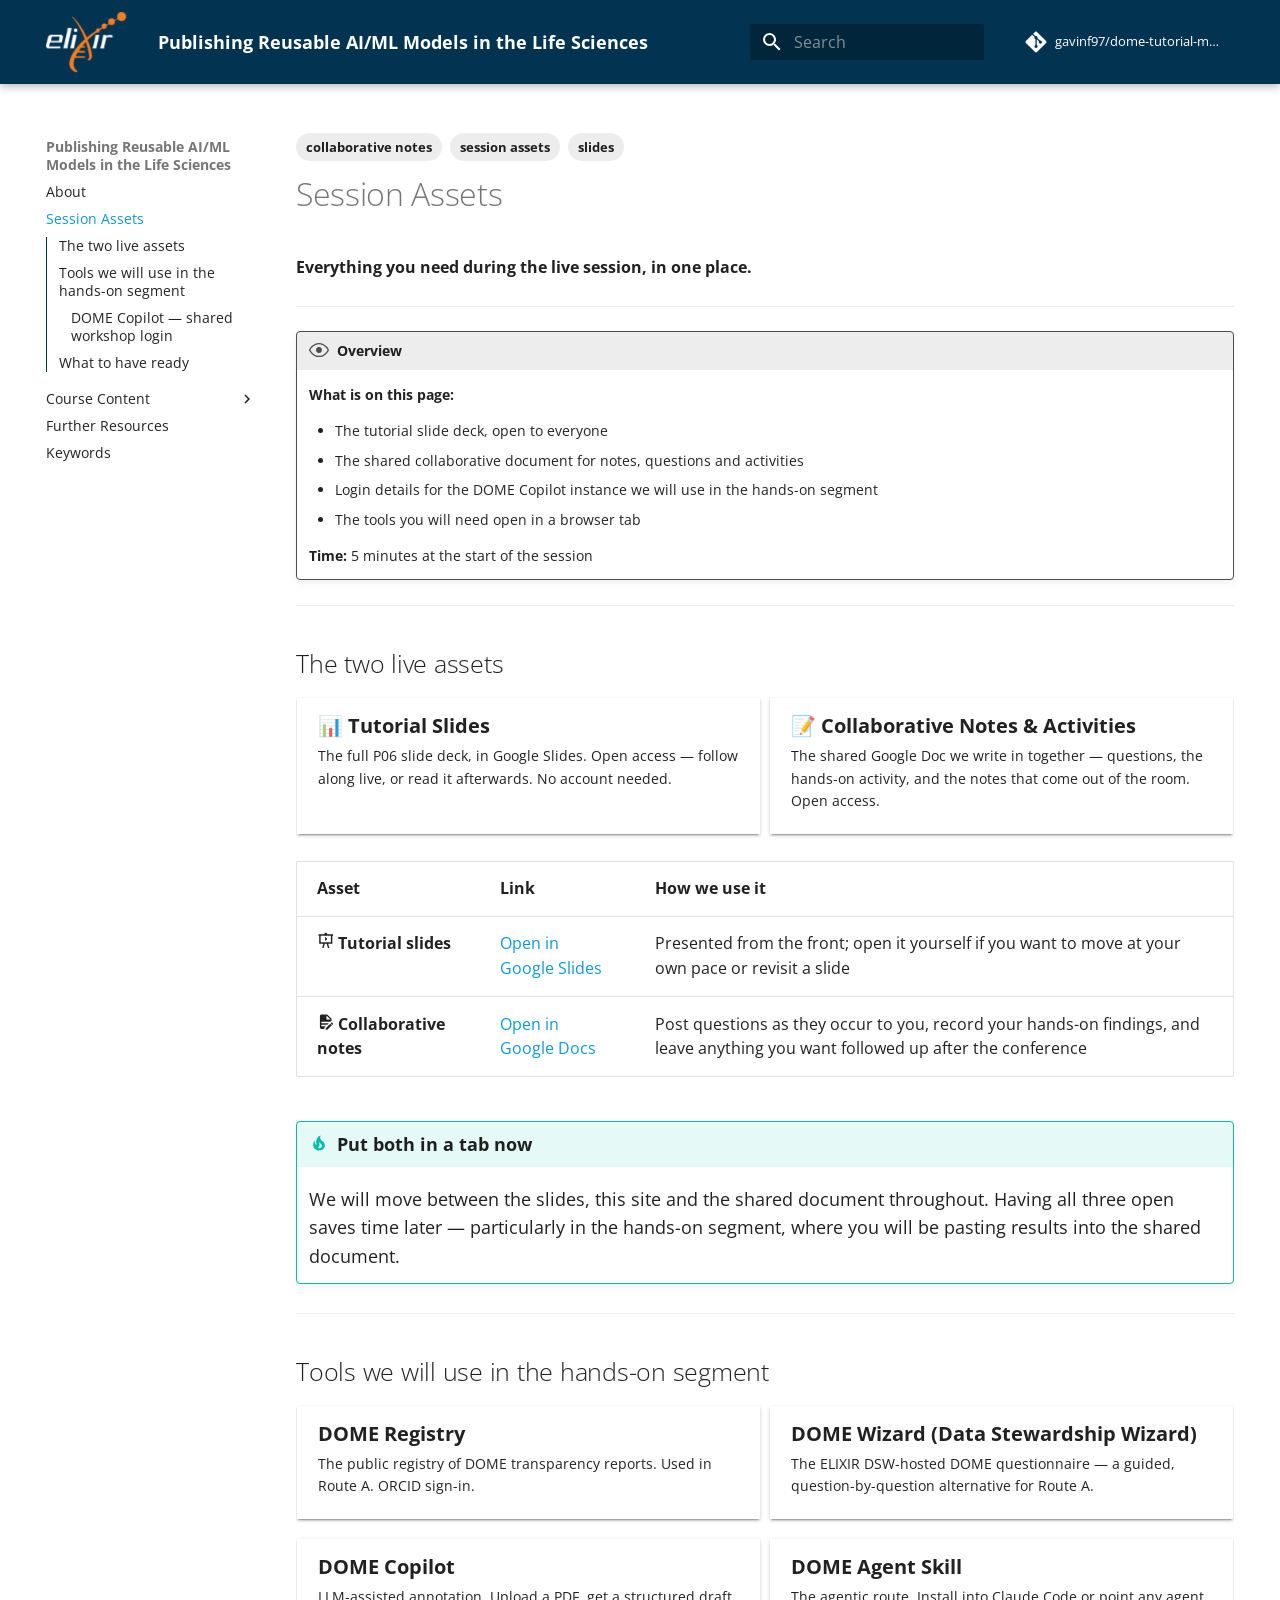
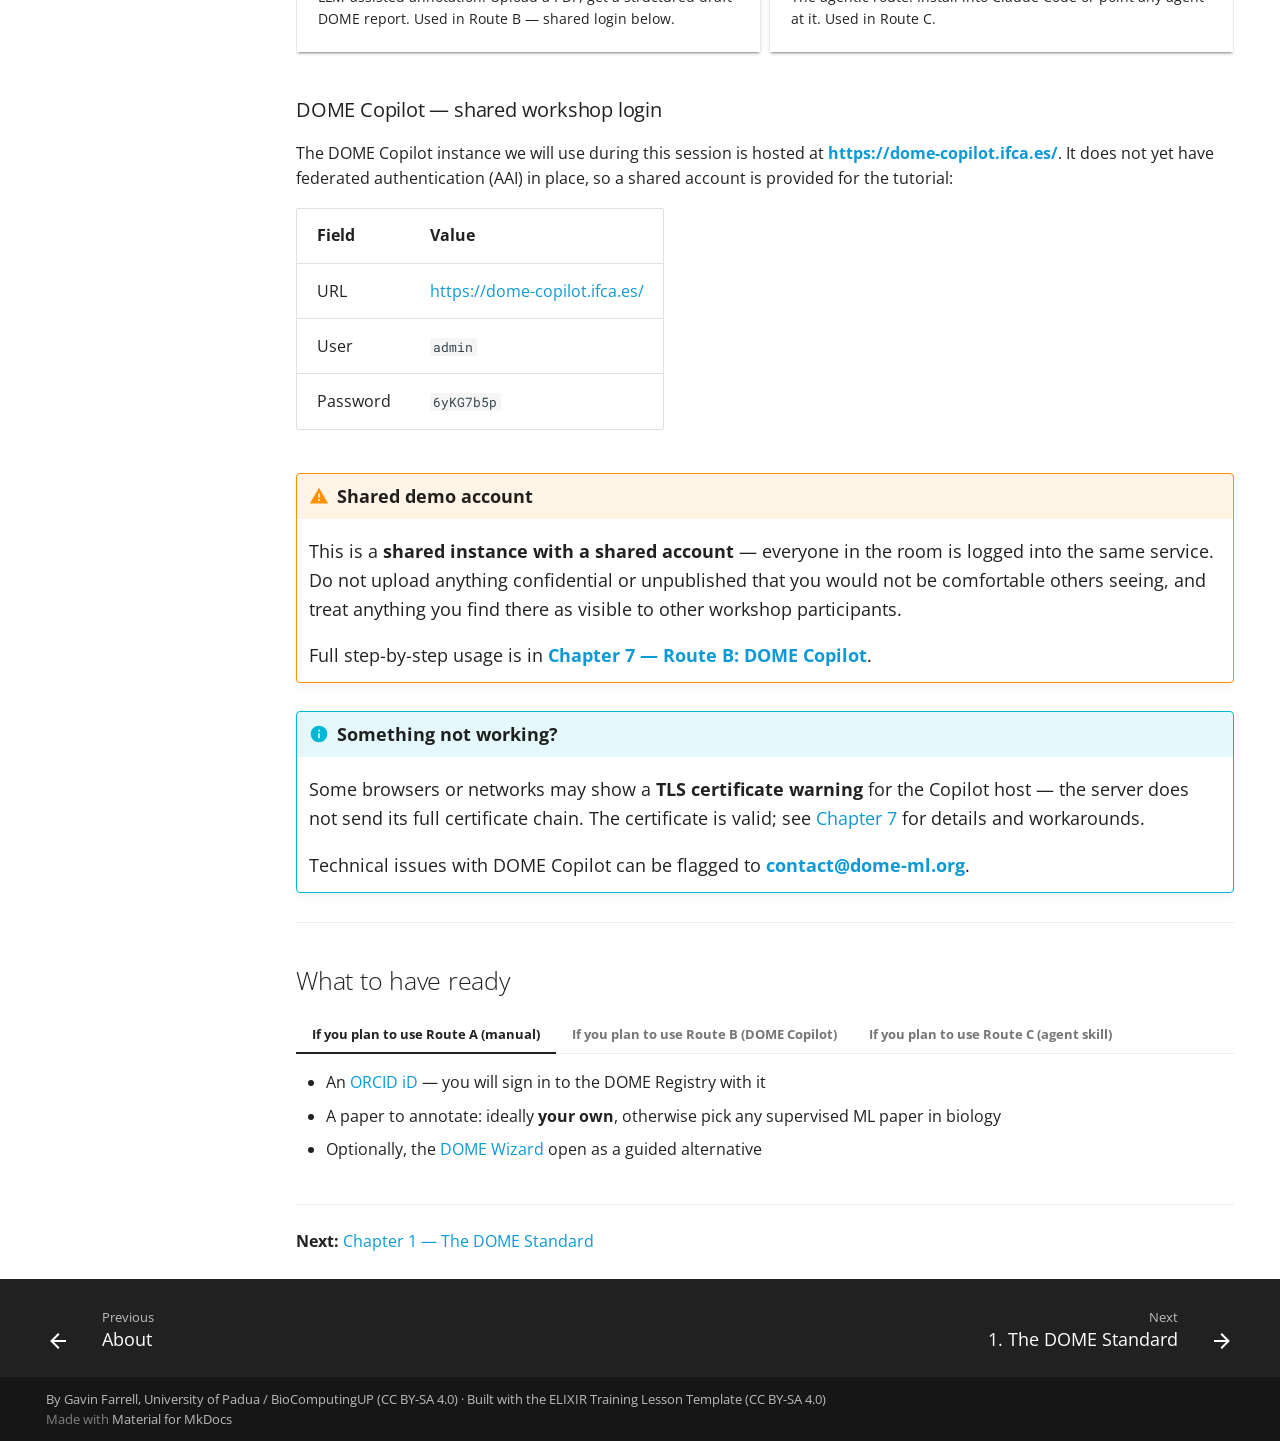
==== assets/index.html @ ded04127 "Deployed 1fc24c7 with MkDocs version: 1.6.1" ====
<!doctype html>
<html lang="en" class="no-js">
  <head>
    
      <meta charset="utf-8">
      <meta name="viewport" content="width=device-width,initial-scale=1">
      
        <meta name="description" content="MAQC2026 technical tutorial P06 — using the DOME and OSAI frameworks to report, publish and reuse AI/ML methods transparently in the life sciences.
">
      
      
      
        <link rel="canonical" href="https://gavinf97.github.io/dome-tutorial-maqc-2026/assets/">
      
      
        <link rel="prev" href="..">
      
      
        <link rel="next" href="../chapters/chapter_01_dome/">
      
      
        
      
      
      <link rel="icon" href="images/elixir_favicon.ico">
      <meta name="generator" content="mkdocs-1.6.1, mkdocs-material-9.7.7">
    
    
      
        <title>Session Assets - Publishing Reusable AI/ML Models in the Life Sciences</title>
      
    
    
      <link rel="stylesheet" href="stylesheets/main.ec1eaa64.min.css">
      
      


    
    
      
    
    
      
        
        
        <link rel="preconnect" href="https://fonts.gstatic.com" crossorigin>
        <link rel="stylesheet" href="https://fonts.googleapis.com/css?family=Open+Sans:300,300i,400,400i,700,700i%7CRoboto+Mono:400,400i,700,700i&display=fallback">
        <style>:root{--md-text-font:"Open Sans";--md-code-font:"Roboto Mono"}</style>
      
    
    
      <link rel="stylesheet" href="../stylesheets/extra.css">
    
      <link rel="stylesheet" href="../stylesheets/neoteroi-mkdocs.css">
    
    <script>__md_scope=new URL("..",location),__md_hash=e=>[...e].reduce(((e,_)=>(e<<5)-e+_.charCodeAt(0)),0),__md_get=(e,_=localStorage,t=__md_scope)=>JSON.parse(_.getItem(t.pathname+"."+e)),__md_set=(e,_,t=localStorage,a=__md_scope)=>{try{t.setItem(a.pathname+"."+e,JSON.stringify(_))}catch(e){}}</script>
    
      

    
    
  </head>
  
  
    <body dir="ltr">
  
    
    <input class="md-toggle" data-md-toggle="drawer" type="checkbox" id="__drawer" autocomplete="off">
    <input class="md-toggle" data-md-toggle="search" type="checkbox" id="__search" autocomplete="off">
    <label class="md-overlay" for="__drawer"></label>
    <div data-md-component="skip">
      
        
        <a href="#session-assets" class="md-skip">
          Skip to content
        </a>
      
    </div>
    <div data-md-component="announce">
      
    </div>
    
    
      

  

<header class="md-header md-header--shadow" data-md-component="header">
  <nav class="md-header__inner md-grid" aria-label="Header">
    <a href=".." title="Publishing Reusable AI/ML Models in the Life Sciences" class="md-header__button md-logo" aria-label="Publishing Reusable AI/ML Models in the Life Sciences" data-md-component="logo">
      
  <img src="images/white-orange-logo.png" alt="logo">

    </a>
    <label class="md-header__button md-icon" for="__drawer">
      
      <svg xmlns="http://www.w3.org/2000/svg" viewBox="0 0 24 24"><path d="M3 6h18v2H3zm0 5h18v2H3zm0 5h18v2H3z"/></svg>
    </label>
    <div class="md-header__title" data-md-component="header-title">
      <div class="md-header__ellipsis">
        <div class="md-header__topic">
          <span class="md-ellipsis">
            Publishing Reusable AI/ML Models in the Life Sciences
          </span>
        </div>
        <div class="md-header__topic" data-md-component="header-topic">
          <span class="md-ellipsis">
            
              Session Assets
            
          </span>
        </div>
      </div>
    </div>
    
    
      <script>var palette=__md_get("__palette");if(palette&&palette.color){if("(prefers-color-scheme)"===palette.color.media){var media=matchMedia("(prefers-color-scheme: light)"),input=document.querySelector(media.matches?"[data-md-color-media='(prefers-color-scheme: light)']":"[data-md-color-media='(prefers-color-scheme: dark)']");palette.color.media=input.getAttribute("data-md-color-media"),palette.color.scheme=input.getAttribute("data-md-color-scheme"),palette.color.primary=input.getAttribute("data-md-color-primary"),palette.color.accent=input.getAttribute("data-md-color-accent")}for(var[key,value]of Object.entries(palette.color))document.body.setAttribute("data-md-color-"+key,value)}</script>
    
    
    
      
      
        <label class="md-header__button md-icon" for="__search">
          
          <svg xmlns="http://www.w3.org/2000/svg" viewBox="0 0 24 24"><path d="M9.5 3A6.5 6.5 0 0 1 16 9.5c0 1.61-.59 3.09-1.56 4.23l.27.27h.79l5 5-1.5 1.5-5-5v-.79l-.27-.27A6.52 6.52 0 0 1 9.5 16 6.5 6.5 0 0 1 3 9.5 6.5 6.5 0 0 1 9.5 3m0 2C7 5 5 7 5 9.5S7 14 9.5 14 14 12 14 9.5 12 5 9.5 5"/></svg>
        </label>
        <div class="md-search" data-md-component="search" role="dialog">
  <label class="md-search__overlay" for="__search"></label>
  <div class="md-search__inner" role="search">
    <form class="md-search__form" name="search">
      <input type="text" class="md-search__input" name="query" aria-label="Search" placeholder="Search" autocapitalize="off" autocorrect="off" autocomplete="off" spellcheck="false" data-md-component="search-query" required>
      <label class="md-search__icon md-icon" for="__search">
        
        <svg xmlns="http://www.w3.org/2000/svg" viewBox="0 0 24 24"><path d="M9.5 3A6.5 6.5 0 0 1 16 9.5c0 1.61-.59 3.09-1.56 4.23l.27.27h.79l5 5-1.5 1.5-5-5v-.79l-.27-.27A6.52 6.52 0 0 1 9.5 16 6.5 6.5 0 0 1 3 9.5 6.5 6.5 0 0 1 9.5 3m0 2C7 5 5 7 5 9.5S7 14 9.5 14 14 12 14 9.5 12 5 9.5 5"/></svg>
        
        <svg xmlns="http://www.w3.org/2000/svg" viewBox="0 0 24 24"><path d="M20 11v2H8l5.5 5.5-1.42 1.42L4.16 12l7.92-7.92L13.5 5.5 8 11z"/></svg>
      </label>
      <nav class="md-search__options" aria-label="Search">
        
        <button type="reset" class="md-search__icon md-icon" title="Clear" aria-label="Clear" tabindex="-1">
          
          <svg xmlns="http://www.w3.org/2000/svg" viewBox="0 0 24 24"><path d="M19 6.41 17.59 5 12 10.59 6.41 5 5 6.41 10.59 12 5 17.59 6.41 19 12 13.41 17.59 19 19 17.59 13.41 12z"/></svg>
        </button>
      </nav>
      
    </form>
    <div class="md-search__output">
      <div class="md-search__scrollwrap" tabindex="0" data-md-scrollfix>
        <div class="md-search-result" data-md-component="search-result">
          <div class="md-search-result__meta">
            Initializing search
          </div>
          <ol class="md-search-result__list" role="presentation"></ol>
        </div>
      </div>
    </div>
  </div>
</div>
      
    
    
      <div class="md-header__source">
        <a href="https://github.com/gavinf97/dome-tutorial-maqc-2026" title="Go to repository" class="md-source" data-md-component="source">
  <div class="md-source__icon md-icon">
    
    <svg xmlns="http://www.w3.org/2000/svg" viewBox="0 0 448 512"><!--! Font Awesome Free 7.1.0 by @fontawesome - https://fontawesome.com License - https://fontawesome.com/license/free (Icons: CC BY 4.0, Fonts: SIL OFL 1.1, Code: MIT License) Copyright 2025 Fonticons, Inc.--><path d="M439.6 236.1 244 40.5c-5.4-5.5-12.8-8.5-20.4-8.5s-15 3-20.4 8.4L162.5 81l51.5 51.5c27.1-9.1 52.7 16.8 43.4 43.7l49.7 49.7c34.2-11.8 61.2 31 35.5 56.7-26.5 26.5-70.2-2.9-56-37.3L240.3 199v121.9c25.3 12.5 22.3 41.8 9.1 55-6.4 6.4-15.2 10.1-24.3 10.1s-17.8-3.6-24.3-10.1c-17.6-17.6-11.1-46.9 11.2-56v-123c-20.8-8.5-24.6-30.7-18.6-45L142.6 101 8.5 235.1C3 240.6 0 247.9 0 255.5s3 15 8.5 20.4l195.6 195.7c5.4 5.4 12.7 8.4 20.4 8.4s15-3 20.4-8.4l194.7-194.7c5.4-5.4 8.4-12.8 8.4-20.4s-3-15-8.4-20.4"/></svg>
  </div>
  <div class="md-source__repository">
    gavinf97/dome-tutorial-maqc-2026
  </div>
</a>
      </div>
    
  </nav>
  
</header>
    
    <div class="md-container" data-md-component="container">
      
      
        
          
        
      
      <main class="md-main" data-md-component="main">
        <div class="md-main__inner md-grid">
          
            
              
              <div class="md-sidebar md-sidebar--primary" data-md-component="sidebar" data-md-type="navigation" >
                <div class="md-sidebar__scrollwrap">
                  <div class="md-sidebar__inner">
                    



  

<nav class="md-nav md-nav--primary md-nav--integrated" aria-label="Navigation" data-md-level="0">
  <label class="md-nav__title" for="__drawer">
    <a href=".." title="Publishing Reusable AI/ML Models in the Life Sciences" class="md-nav__button md-logo" aria-label="Publishing Reusable AI/ML Models in the Life Sciences" data-md-component="logo">
      
  <img src="images/white-orange-logo.png" alt="logo">

    </a>
    Publishing Reusable AI/ML Models in the Life Sciences
  </label>
  
    <div class="md-nav__source">
      <a href="https://github.com/gavinf97/dome-tutorial-maqc-2026" title="Go to repository" class="md-source" data-md-component="source">
  <div class="md-source__icon md-icon">
    
    <svg xmlns="http://www.w3.org/2000/svg" viewBox="0 0 448 512"><!--! Font Awesome Free 7.1.0 by @fontawesome - https://fontawesome.com License - https://fontawesome.com/license/free (Icons: CC BY 4.0, Fonts: SIL OFL 1.1, Code: MIT License) Copyright 2025 Fonticons, Inc.--><path d="M439.6 236.1 244 40.5c-5.4-5.5-12.8-8.5-20.4-8.5s-15 3-20.4 8.4L162.5 81l51.5 51.5c27.1-9.1 52.7 16.8 43.4 43.7l49.7 49.7c34.2-11.8 61.2 31 35.5 56.7-26.5 26.5-70.2-2.9-56-37.3L240.3 199v121.9c25.3 12.5 22.3 41.8 9.1 55-6.4 6.4-15.2 10.1-24.3 10.1s-17.8-3.6-24.3-10.1c-17.6-17.6-11.1-46.9 11.2-56v-123c-20.8-8.5-24.6-30.7-18.6-45L142.6 101 8.5 235.1C3 240.6 0 247.9 0 255.5s3 15 8.5 20.4l195.6 195.7c5.4 5.4 12.7 8.4 20.4 8.4s15-3 20.4-8.4l194.7-194.7c5.4-5.4 8.4-12.8 8.4-20.4s-3-15-8.4-20.4"/></svg>
  </div>
  <div class="md-source__repository">
    gavinf97/dome-tutorial-maqc-2026
  </div>
</a>
    </div>
  
  <ul class="md-nav__list" data-md-scrollfix>
    
      
      
  
  
  
  
    <li class="md-nav__item">
      <a href=".." class="md-nav__link">
        
  
  
  <span class="md-ellipsis">
    
  
    About
  

    
  </span>
  
  

      </a>
    </li>
  

    
      
      
  
  
    
  
  
  
    <li class="md-nav__item md-nav__item--active">
      
      <input class="md-nav__toggle md-toggle" type="checkbox" id="__toc">
      
      
        
      
      
        <label class="md-nav__link md-nav__link--active" for="__toc">
          
  
  
  <span class="md-ellipsis">
    
  
    Session Assets
  

    
  </span>
  
  

          <span class="md-nav__icon md-icon"></span>
        </label>
      
      <a href="./" class="md-nav__link md-nav__link--active">
        
  
  
  <span class="md-ellipsis">
    
  
    Session Assets
  

    
  </span>
  
  

      </a>
      
        

<nav class="md-nav md-nav--secondary" aria-label="Table of contents">
  
  
  
    
  
  
    <label class="md-nav__title" for="__toc">
      <span class="md-nav__icon md-icon"></span>
      Table of contents
    </label>
    <ul class="md-nav__list" data-md-component="toc" data-md-scrollfix>
      
        <li class="md-nav__item">
  <a href="#the-two-live-assets" class="md-nav__link">
    <span class="md-ellipsis">
      
        The two live assets
      
    </span>
  </a>
  
</li>
      
        <li class="md-nav__item">
  <a href="#tools-we-will-use-in-the-hands-on-segment" class="md-nav__link">
    <span class="md-ellipsis">
      
        Tools we will use in the hands-on segment
      
    </span>
  </a>
  
    <nav class="md-nav" aria-label="Tools we will use in the hands-on segment">
      <ul class="md-nav__list">
        
          <li class="md-nav__item">
  <a href="#dome-copilot-shared-workshop-login" class="md-nav__link">
    <span class="md-ellipsis">
      
        DOME Copilot — shared workshop login
      
    </span>
  </a>
  
</li>
        
      </ul>
    </nav>
  
</li>
      
        <li class="md-nav__item">
  <a href="#what-to-have-ready" class="md-nav__link">
    <span class="md-ellipsis">
      
        What to have ready
      
    </span>
  </a>
  
</li>
      
    </ul>
  
</nav>
      
    </li>
  

    
      
      
  
  
  
  
    
    
    
    
    
    <li class="md-nav__item md-nav__item--nested">
      
        
        
        <input class="md-nav__toggle md-toggle " type="checkbox" id="__nav_3" >
        
          
          <label class="md-nav__link" for="__nav_3" id="__nav_3_label" tabindex="0">
            
  
  
  <span class="md-ellipsis">
    
  
    Course Content
  

    
  </span>
  
  

            <span class="md-nav__icon md-icon"></span>
          </label>
        
        <nav class="md-nav" data-md-level="1" aria-labelledby="__nav_3_label" aria-expanded="false">
          <label class="md-nav__title" for="__nav_3">
            <span class="md-nav__icon md-icon"></span>
            
  
    Course Content
  

          </label>
          <ul class="md-nav__list" data-md-scrollfix>
            
              
                
  
  
  
  
    <li class="md-nav__item">
      <a href="../chapters/chapter_01_dome/" class="md-nav__link">
        
  
  
  <span class="md-ellipsis">
    
  
    1. The DOME Standard
  

    
  </span>
  
  

      </a>
    </li>
  

              
            
              
                
  
  
  
  
    <li class="md-nav__item">
      <a href="../chapters/chapter_02_registry/" class="md-nav__link">
        
  
  
  <span class="md-ellipsis">
    
  
    2. The DOME Registry
  

    
  </span>
  
  

      </a>
    </li>
  

              
            
              
                
  
  
  
  
    <li class="md-nav__item">
      <a href="../chapters/chapter_03_copilot/" class="md-nav__link">
        
  
  
  <span class="md-ellipsis">
    
  
    3. DOME Copilot
  

    
  </span>
  
  

      </a>
    </li>
  

              
            
              
                
  
  
  
  
    <li class="md-nav__item">
      <a href="../chapters/chapter_04_osai/" class="md-nav__link">
        
  
  
  <span class="md-ellipsis">
    
  
    4. Open & Sustainable AI (OSAI)
  

    
  </span>
  
  

      </a>
    </li>
  

              
            
              
                
  
  
  
  
    <li class="md-nav__item">
      <a href="../chapters/chapter_05_agentic/" class="md-nav__link">
        
  
  
  <span class="md-ellipsis">
    
  
    5. Agentic AI Skills for DOME
  

    
  </span>
  
  

      </a>
    </li>
  

              
            
              
                
  
  
  
  
    <li class="md-nav__item">
      <a href="../chapters/chapter_06_route_manual/" class="md-nav__link">
        
  
  
  <span class="md-ellipsis">
    
  
    6. Route A — Manual via the DOME Registry
  

    
  </span>
  
  

      </a>
    </li>
  

              
            
              
                
  
  
  
  
    <li class="md-nav__item">
      <a href="../chapters/chapter_07_route_copilot/" class="md-nav__link">
        
  
  
  <span class="md-ellipsis">
    
  
    7. Route B — DOME Copilot
  

    
  </span>
  
  

      </a>
    </li>
  

              
            
              
                
  
  
  
  
    <li class="md-nav__item">
      <a href="../chapters/chapter_08_route_agent/" class="md-nav__link">
        
  
  
  <span class="md-ellipsis">
    
  
    8. Route C — Agent Skills
  

    
  </span>
  
  

      </a>
    </li>
  

              
            
              
                
  
  
  
  
    <li class="md-nav__item">
      <a href="../chapters/references/" class="md-nav__link">
        
  
  
  <span class="md-ellipsis">
    
  
    References
  

    
  </span>
  
  

      </a>
    </li>
  

              
            
          </ul>
        </nav>
      
    </li>
  

    
      
      
  
  
  
  
    <li class="md-nav__item">
      <a href="../follow_up_training/" class="md-nav__link">
        
  
  
  <span class="md-ellipsis">
    
  
    Further Resources
  

    
  </span>
  
  

      </a>
    </li>
  

    
      
      
  
  
  
  
    <li class="md-nav__item">
      <a href="../keywords/" class="md-nav__link">
        
  
  
  <span class="md-ellipsis">
    
  
    Keywords
  

    
  </span>
  
  

      </a>
    </li>
  

    
  </ul>
</nav>
                  </div>
                </div>
              </div>
            
            
          
          
            <div class="md-content" data-md-component="content">
              
              <article class="md-content__inner md-typeset">
                
                  

  <nav class="md-tags" >
    
      
      
      
      
        <a href="../keywords/#tag:collaborative-notes" class="md-tag">collaborative notes</a>
      
    
      
      
      
      
        <a href="../keywords/#tag:session-assets" class="md-tag">session assets</a>
      
    
      
      
      
      
        <a href="../keywords/#tag:slides" class="md-tag">slides</a>
      
    
  </nav>


  
  


<div><h1 id="session-assets">Session Assets</h1>
<p><strong>Everything you need during the live session, in one place.</strong></p>
<hr>
<div class="admonition overview">
<p class="admonition-title">Overview</p>
<p><strong>What is on this page:</strong></p>
<ul>
<li>The tutorial slide deck, open to everyone</li>
<li>The shared collaborative document for notes, questions and activities</li>
<li>Login details for the DOME Copilot instance we will use in the hands-on segment</li>
<li>The tools you will need open in a browser tab</li>
</ul>
<p><strong>Time:</strong> 5 minutes at the start of the session</p>
</div>
<hr>
<h2 id="the-two-live-assets">The two live assets</h2>
<div class="nt-cards nt-grid cols-2">
<div class="nt-card"><a href="https://docs.google.com/presentation/d/1YyIH6UaMAw16p5z5xwGjAdpWyqXuT1-GMjMfYWFtFnU/edit?usp=sharing"><div><div class="nt-card-content"><p class="nt-card-title">📊 Tutorial Slides</p><p class="nt-card-text">The full P06 slide deck, in Google Slides. Open access — follow along live, or read it afterwards. No account needed.</p></div></div></a></div>
<div class="nt-card"><a href="https://docs.google.com/document/d/1PB32nN9AhfMlwwNqnykVrBBlfbpfKRf8BaiUMBIz9g8/edit?usp=sharing"><div><div class="nt-card-content"><p class="nt-card-title">📝 Collaborative Notes &amp; Activities</p><p class="nt-card-text">The shared Google Doc we write in together — questions, the hands-on activity, and the notes that come out of the room. Open access.</p></div></div></a></div>
</div>
<table>
<thead>
<tr>
<th>Asset</th>
<th>Link</th>
<th>How we use it</th>
</tr>
</thead>
<tbody>
<tr>
<td><span class="twemoji"><svg xmlns="http://www.w3.org/2000/svg" viewbox="0 0 24 24"><path d="M2 3h8a2 2 0 0 1 2-2 2 2 0 0 1 2 2h8v2h-1v11h-5.75L17 22h-2l-1.75-6h-2.5L9 22H7l1.75-6H3V5H2zm3 2v9h14V5zm6.85 6.85a.5.5 0 0 1-.35.15.5.5 0 0 1-.5-.5v-4a.5.5 0 0 1 .5-.5c.14 0 .26.06.35.15l1.4 1.39c.32.32.64.64.64.96s-.32.64-.64.96z"></path></svg></span> <strong>Tutorial slides</strong></td>
<td><a href="https://docs.google.com/presentation/d/1YyIH6UaMAw16p5z5xwGjAdpWyqXuT1-GMjMfYWFtFnU/edit?usp=sharing">Open in Google Slides</a></td>
<td>Presented from the front; open it yourself if you want to move at your own pace or revisit a slide</td>
</tr>
<tr>
<td><span class="twemoji"><svg xmlns="http://www.w3.org/2000/svg" viewbox="0 0 24 24"><path d="M6 2c-1.11 0-2 .89-2 2v16a2 2 0 0 0 2 2h4v-1.91L12.09 18H6v-2h8.09l2-2H6v-2h12.09L20 10.09V8l-6-6zm7 1.5L18.5 9H13zm7.15 9.5a.55.55 0 0 0-.4.16l-1.02 1.02 2.09 2.08 1.02-1.01c.21-.22.21-.58 0-.79l-1.3-1.3a.54.54 0 0 0-.39-.16m-2.01 1.77L12 20.92V23h2.08l6.15-6.15z"></path></svg></span> <strong>Collaborative notes</strong></td>
<td><a href="https://docs.google.com/document/d/1PB32nN9AhfMlwwNqnykVrBBlfbpfKRf8BaiUMBIz9g8/edit?usp=sharing">Open in Google Docs</a></td>
<td>Post questions as they occur to you, record your hands-on findings, and leave anything you want followed up after the conference</td>
</tr>
</tbody>
</table>
<div class="admonition tip">
<p class="admonition-title">Put both in a tab now</p>
<p>We will move between the slides, this site and the shared document
throughout. Having all three open saves time later — particularly in the
hands-on segment, where you will be pasting results into the shared
document.</p>
</div>
<hr>
<h2 id="tools-we-will-use-in-the-hands-on-segment">Tools we will use in the hands-on segment</h2>
<div class="nt-cards nt-grid cols-2">
<div class="nt-card"><a href="https://registry.dome-ml.org/"><div><div class="nt-card-content"><p class="nt-card-title">DOME Registry</p><p class="nt-card-text">The public registry of DOME transparency reports. Used in Route A. ORCID sign-in.</p></div></div></a></div>
<div class="nt-card"><a href="https://dome.dsw.elixir-europe.org/wizard/"><div><div class="nt-card-content"><p class="nt-card-title">DOME Wizard (Data Stewardship Wizard)</p><p class="nt-card-text">The ELIXIR DSW-hosted DOME questionnaire — a guided, question-by-question alternative for Route A.</p></div></div></a></div>
<div class="nt-card"><a href="https://dome-copilot.ifca.es/"><div><div class="nt-card-content"><p class="nt-card-title">DOME Copilot</p><p class="nt-card-text">LLM-assisted annotation. Upload a PDF, get a structured draft DOME report. Used in Route B — shared login below.</p></div></div></a></div>
<div class="nt-card"><a href="https://github.com/gavinf97/dome-agent-skill"><div><div class="nt-card-content"><p class="nt-card-title">DOME Agent Skill</p><p class="nt-card-text">The agentic route. Install into Claude Code or point any agent at it. Used in Route C.</p></div></div></a></div>
</div>
<h3 id="dome-copilot-shared-workshop-login">DOME Copilot — shared workshop login</h3>
<p>The DOME Copilot instance we will use during this session is hosted at
<strong><a href="https://dome-copilot.ifca.es/">https://dome-copilot.ifca.es/</a></strong>. It does not yet have federated
authentication (AAI) in place, so a shared account is provided for the
tutorial:</p>
<table>
<thead>
<tr>
<th>Field</th>
<th>Value</th>
</tr>
</thead>
<tbody>
<tr>
<td>URL</td>
<td><a href="https://dome-copilot.ifca.es/">https://dome-copilot.ifca.es/</a></td>
</tr>
<tr>
<td>User</td>
<td><code>admin</code></td>
</tr>
<tr>
<td>Password</td>
<td><code>6yKG7b5p</code></td>
</tr>
</tbody>
</table>
<div class="admonition warning">
<p class="admonition-title">Shared demo account</p>
<p>This is a <strong>shared instance with a shared account</strong> — everyone in the room
is logged into the same service. Do not upload anything confidential or
unpublished that you would not be comfortable others seeing, and treat
anything you find there as visible to other workshop participants.</p>
<p>Full step-by-step usage is in
<strong><a href="../chapters/chapter_07_route_copilot/">Chapter 7 — Route B: DOME Copilot</a></strong>.</p>
</div>
<div class="admonition info">
<p class="admonition-title">Something not working?</p>
<p>Some browsers or networks may show a <strong>TLS certificate warning</strong> for the
Copilot host — the server does not send its full certificate chain. The
certificate is valid; see
<a href="../chapters/chapter_07_route_copilot/">Chapter 7</a> for details and
workarounds.</p>
<p>Technical issues with DOME Copilot can be flagged to
<strong><a href="mailto:contact@dome-ml.org">contact@dome-ml.org</a></strong>.</p>
</div>
<hr>
<h2 id="what-to-have-ready">What to have ready</h2>
<div class="tabbed-set tabbed-alternate" data-tabs="1:3"><input checked id="__tabbed_1_1" name="__tabbed_1" type="radio"><input id="__tabbed_1_2" name="__tabbed_1" type="radio"><input id="__tabbed_1_3" name="__tabbed_1" type="radio"><div class="tabbed-labels"><label for="__tabbed_1_1">If you plan to use Route A (manual)</label><label for="__tabbed_1_2">If you plan to use Route B (DOME Copilot)</label><label for="__tabbed_1_3">If you plan to use Route C (agent skill)</label></div>
<div class="tabbed-content">
<div class="tabbed-block">
<ul>
<li>An <a href="https://orcid.org/">ORCID iD</a> — you will sign in to the DOME Registry with it</li>
<li>A paper to annotate: ideally <strong>your own</strong>, otherwise pick any supervised ML paper in biology</li>
<li>Optionally, the <a href="https://dome.dsw.elixir-europe.org/wizard/">DOME Wizard</a> open as a guided alternative</li>
</ul>
</div>
<div class="tabbed-block">
<ul>
<li>A browser, and the login details above</li>
<li>The <strong>PDF</strong> of the paper you want to annotate, plus any supplementary PDFs</li>
<li>The paper’s <strong>DOI</strong>, if you have it — Copilot can pull metadata in automatically</li>
</ul>
</div>
<div class="tabbed-block">
<ul>
<li>Python 3.10 or newer (<code>python3 --version</code>)</li>
<li>A terminal, and an agent platform — Claude Code is fastest, but any agentic
  coding assistant works</li>
<li>The paper’s <strong>DOI or URL</strong></li>
<li>See <a href="../chapters/chapter_08_route_agent/">Chapter 8</a> for the full install steps —
  doing this <strong>before</strong> the session starts will save you time</li>
</ul>
</div>
</div>
</div>
<hr>
<p><strong>Next:</strong> <a href="../chapters/chapter_01_dome/">Chapter 1 — The DOME Standard</a></p></div>







  
  






                
              </article>
            </div>
          
          
<script>var target=document.getElementById(location.hash.slice(1));target&&target.name&&(target.checked=target.name.startsWith("__tabbed_"))</script>
        </div>
        
          <button type="button" class="md-top md-icon" data-md-component="top" hidden>
  
  <svg xmlns="http://www.w3.org/2000/svg" viewBox="0 0 24 24"><path d="M13 20h-2V8l-5.5 5.5-1.42-1.42L12 4.16l7.92 7.92-1.42 1.42L13 8z"/></svg>
  Back to top
</button>
        
      </main>
      
        <footer class="md-footer">
  
    
      
      <nav class="md-footer__inner md-grid" aria-label="Footer" >
        
          
          <a href=".." class="md-footer__link md-footer__link--prev" aria-label="Previous: About">
            <div class="md-footer__button md-icon">
              
              <svg xmlns="http://www.w3.org/2000/svg" viewBox="0 0 24 24"><path d="M20 11v2H8l5.5 5.5-1.42 1.42L4.16 12l7.92-7.92L13.5 5.5 8 11z"/></svg>
            </div>
            <div class="md-footer__title">
              <span class="md-footer__direction">
                Previous
              </span>
              <div class="md-ellipsis">
                About
              </div>
            </div>
          </a>
        
        
          
          <a href="../chapters/chapter_01_dome/" class="md-footer__link md-footer__link--next" aria-label="Next: 1. The DOME Standard">
            <div class="md-footer__title">
              <span class="md-footer__direction">
                Next
              </span>
              <div class="md-ellipsis">
                1. The DOME Standard
              </div>
            </div>
            <div class="md-footer__button md-icon">
              
              <svg xmlns="http://www.w3.org/2000/svg" viewBox="0 0 24 24"><path d="M4 11v2h12l-5.5 5.5 1.42 1.42L19.84 12l-7.92-7.92L10.5 5.5 16 11z"/></svg>
            </div>
          </a>
        
      </nav>
    
  
  <div class="md-footer-meta md-typeset">
    <div class="md-footer-meta__inner md-grid">
      <div class="md-copyright">
  
    <div class="md-copyright__highlight">
      By Gavin Farrell, University of Padua / BioComputingUP (CC BY-SA 4.0) &middot; Built with the <a href="https://doi.org/10.5281/zenodo.7913092">ELIXIR Training Lesson Template</a> (CC BY-SA 4.0)

    </div>
  
  
    Made with
    <a href="https://squidfunk.github.io/mkdocs-material/" target="_blank" rel="noopener">
      Material for MkDocs
    </a>
  
</div>
      
    </div>
  </div>
</footer>
      
    </div>
    <div class="md-dialog" data-md-component="dialog">
      <div class="md-dialog__inner md-typeset"></div>
    </div>
    
    
    
      
      
      <script id="__config" type="application/json">{"annotate": null, "base": "..", "features": ["navigation.top", "navigation.footer", "toc.integrate"], "search": "javascripts/workers/search.2c215733.min.js", "tags": null, "translations": {"clipboard.copied": "Copied to clipboard", "clipboard.copy": "Copy to clipboard", "search.result.more.one": "1 more on this page", "search.result.more.other": "# more on this page", "search.result.none": "No matching documents", "search.result.one": "1 matching document", "search.result.other": "# matching documents", "search.result.placeholder": "Type to start searching", "search.result.term.missing": "Missing", "select.version": "Select version"}, "version": null}</script>
    
    
      <script src="javascripts/bundle.d7400e89.min.js"></script>
      
    
  </body>
</html>
---- assets/stylesheets/main.ec1eaa64.min.css ----
@charset "UTF-8";html{-webkit-text-size-adjust:none;-moz-text-size-adjust:none;text-size-adjust:none;box-sizing:border-box}*,:after,:before{box-sizing:inherit}@media (prefers-reduced-motion){*,:after,:before{transition:none!important}}body{margin:0}a,button,input,label{-webkit-tap-highlight-color:transparent}a{color:inherit;text-decoration:none}hr{border:0;box-sizing:initial;display:block;height:.05rem;overflow:visible;padding:0}small{font-size:80%}sub,sup{line-height:1em}img{border-style:none}table{border-collapse:initial;border-spacing:0}td,th{font-weight:400;vertical-align:top}button{background:#0000;border:0;font-family:inherit;font-size:inherit;margin:0;padding:0}input{border:0;outline:none}:root{--md-primary-fg-color:#4051b5;--md-primary-fg-color--light:#5d6cc0;--md-primary-fg-color--dark:#303fa1;--md-primary-bg-color:#fff;--md-primary-bg-color--light:#ffffffb3;--md-accent-fg-color:#526cfe;--md-accent-fg-color--transparent:#526cfe1a;--md-accent-bg-color:#fff;--md-accent-bg-color--light:#ffffffb3}[data-md-color-scheme=default]{color-scheme:light}[data-md-color-scheme=default] img[src$="#gh-dark-mode-only"],[data-md-color-scheme=default] img[src$="#only-dark"]{display:none}:root,[data-md-color-scheme=default]{--md-hue:225deg;--md-default-fg-color:#000000de;--md-default-fg-color--light:#0000008a;--md-default-fg-color--lighter:#00000052;--md-default-fg-color--lightest:#00000012;--md-default-bg-color:#fff;--md-default-bg-color--light:#ffffffb3;--md-default-bg-color--lighter:#ffffff4d;--md-default-bg-color--lightest:#ffffff1f;--md-code-fg-color:#36464e;--md-code-bg-color:#f5f5f5;--md-code-bg-color--light:#f5f5f5b3;--md-code-bg-color--lighter:#f5f5f54d;--md-code-hl-color:#4287ff;--md-code-hl-color--light:#4287ff1a;--md-code-hl-number-color:#d52a2a;--md-code-hl-special-color:#db1457;--md-code-hl-function-color:#a846b9;--md-code-hl-constant-color:#6e59d9;--md-code-hl-keyword-color:#3f6ec6;--md-code-hl-string-color:#1c7d4d;--md-code-hl-name-color:var(--md-code-fg-color);--md-code-hl-operator-color:var(--md-default-fg-color--light);--md-code-hl-punctuation-color:var(--md-default-fg-color--light);--md-code-hl-comment-color:var(--md-default-fg-color--light);--md-code-hl-generic-color:var(--md-default-fg-color--light);--md-code-hl-variable-color:var(--md-default-fg-color--light);--md-typeset-color:var(--md-default-fg-color);--md-typeset-a-color:var(--md-primary-fg-color);--md-typeset-del-color:#f5503d26;--md-typeset-ins-color:#0bd57026;--md-typeset-kbd-color:#fafafa;--md-typeset-kbd-accent-color:#fff;--md-typeset-kbd-border-color:#b8b8b8;--md-typeset-mark-color:#ffff0080;--md-typeset-table-color:#0000001f;--md-typeset-table-color--light:rgba(0,0,0,.035);--md-admonition-fg-color:var(--md-default-fg-color);--md-admonition-bg-color:var(--md-default-bg-color);--md-warning-fg-color:#000000de;--md-warning-bg-color:#ff9;--md-footer-fg-color:#fff;--md-footer-fg-color--light:#ffffffb3;--md-footer-fg-color--lighter:#ffffff73;--md-footer-bg-color:#000000de;--md-footer-bg-color--dark:#00000052;--md-shadow-z1:0 0.2rem 0.5rem #0000000d,0 0 0.05rem #0000001a;--md-shadow-z2:0 0.2rem 0.5rem #0000001a,0 0 0.05rem #00000040;--md-shadow-z3:0 0.2rem 0.5rem #0003,0 0 0.05rem #00000059}.md-icon svg{fill:currentcolor;display:block;height:1.2rem;width:1.2rem}body{-webkit-font-smoothing:antialiased;-moz-osx-font-smoothing:grayscale;--md-text-font-family:var(--md-text-font,_),-apple-system,BlinkMacSystemFont,Helvetica,Arial,sans-serif;--md-code-font-family:var(--md-code-font,_),SFMono-Regular,Consolas,Menlo,monospace}aside,body,input{font-feature-settings:"kern","liga";color:var(--md-typeset-color);font-family:var(--md-text-font-family)}code,kbd,pre{font-feature-settings:"kern";font-family:var(--md-code-font-family)}:root{--md-typeset-table-sort-icon:url('data:image/svg+xml;charset=utf-8,<svg xmlns="http://www.w3.org/2000/svg" viewBox="0 0 24 24"><path d="m18 21-4-4h3V7h-3l4-4 4 4h-3v10h3M2 19v-2h10v2M2 13v-2h7v2M2 7V5h4v2z"/></svg>');--md-typeset-table-sort-icon--asc:url('data:image/svg+xml;charset=utf-8,<svg xmlns="http://www.w3.org/2000/svg" viewBox="0 0 24 24"><path d="M19 17h3l-4 4-4-4h3V3h2M2 17h10v2H2M6 5v2H2V5m0 6h7v2H2z"/></svg>');--md-typeset-table-sort-icon--desc:url('data:image/svg+xml;charset=utf-8,<svg xmlns="http://www.w3.org/2000/svg" viewBox="0 0 24 24"><path d="M19 7h3l-4-4-4 4h3v14h2M2 17h10v2H2M6 5v2H2V5m0 6h7v2H2z"/></svg>')}.md-typeset{-webkit-print-color-adjust:exact;color-adjust:exact;font-size:.8rem;line-height:1.6;overflow-wrap:break-word}@media print{.md-typeset{font-size:.68rem}}.md-typeset blockquote,.md-typeset dl,.md-typeset figure,.md-typeset ol,.md-typeset pre,.md-typeset ul{margin-bottom:1em;margin-top:1em}.md-typeset h1{color:var(--md-default-fg-color--light);font-size:2em;line-height:1.3;margin:0 0 1.25em}.md-typeset h1,.md-typeset h2{font-weight:300;letter-spacing:-.01em}.md-typeset h2{font-size:1.5625em;line-height:1.4;margin:1.6em 0 .64em}.md-typeset h3{font-size:1.25em;font-weight:400;letter-spacing:-.01em;line-height:1.5;margin:1.6em 0 .8em}.md-typeset h2+h3{margin-top:.8em}.md-typeset h4{font-weight:700;letter-spacing:-.01em;margin:1em 0}.md-typeset h5,.md-typeset h6{color:var(--md-default-fg-color--light);font-size:.8em;font-weight:700;letter-spacing:-.01em;margin:1.25em 0}.md-typeset h5{text-transform:uppercase}.md-typeset h5 code{text-transform:none}.md-typeset hr{border-bottom:.05rem solid var(--md-default-fg-color--lightest);display:flow-root;margin:1.5em 0}.md-typeset a{color:var(--md-typeset-a-color);word-break:break-word}.md-typeset a,.md-typeset a:before{transition:color 125ms}.md-typeset a:focus,.md-typeset a:hover{color:var(--md-accent-fg-color)}.md-typeset a:focus code,.md-typeset a:hover code{background-color:var(--md-accent-fg-color--transparent);color:var(--md-accent-fg-color)}.md-typeset a code{color:var(--md-typeset-a-color)}.md-typeset a.focus-visible{outline-color:var(--md-accent-fg-color);outline-offset:.2rem}.md-typeset code,.md-typeset kbd,.md-typeset pre{color:var(--md-code-fg-color);direction:ltr;font-variant-ligatures:none;transition:background-color 125ms}@media print{.md-typeset code,.md-typeset kbd,.md-typeset pre{white-space:pre-wrap}}.md-typeset code{background-color:var(--md-code-bg-color);border-radius:.1rem;-webkit-box-decoration-break:clone;box-decoration-break:clone;font-size:.85em;padding:0 .2941176471em;transition:color 125ms,background-color 125ms;word-break:break-word}.md-typeset code:not(.focus-visible){-webkit-tap-highlight-color:transparent;outline:none}.md-typeset pre{display:flow-root;line-height:1.4;position:relative}.md-typeset pre>code{-webkit-box-decoration-break:slice;box-decoration-break:slice;box-shadow:none;display:block;margin:0;outline-color:var(--md-accent-fg-color);overflow:auto;padding:.7720588235em 1.1764705882em;scrollbar-color:var(--md-default-fg-color--lighter) #0000;scrollbar-width:thin;touch-action:auto;word-break:normal}.md-typeset pre>code:hover{scrollbar-color:var(--md-accent-fg-color) #0000}.md-typeset pre>code::-webkit-scrollbar{height:.2rem;width:.2rem}.md-typeset pre>code::-webkit-scrollbar-thumb{background-color:var(--md-default-fg-color--lighter)}.md-typeset pre>code::-webkit-scrollbar-thumb:hover{background-color:var(--md-accent-fg-color)}.md-typeset kbd{background-color:var(--md-typeset-kbd-color);border-radius:.1rem;box-shadow:0 .1rem 0 .05rem var(--md-typeset-kbd-border-color),0 .1rem 0 var(--md-typeset-kbd-border-color),0 -.1rem .2rem var(--md-typeset-kbd-accent-color) inset;color:var(--md-default-fg-color);display:inline-block;font-size:.75em;padding:0 .6666666667em;vertical-align:text-top;word-break:break-word}.md-typeset mark{background-color:var(--md-typeset-mark-color);-webkit-box-decoration-break:clone;box-decoration-break:clone;color:inherit;word-break:break-word}.md-typeset abbr{cursor:help;text-decoration:none}.md-typeset [data-preview],.md-typeset abbr{border-bottom:.05rem dotted var(--md-default-fg-color--light)}.md-typeset small{opacity:.75}[dir=ltr] .md-typeset sub,[dir=ltr] .md-typeset sup{margin-left:.078125em}[dir=rtl] .md-typeset sub,[dir=rtl] .md-typeset sup{margin-right:.078125em}[dir=ltr] .md-typeset blockquote{padding-left:.6rem}[dir=rtl] .md-typeset blockquote{padding-right:.6rem}[dir=ltr] .md-typeset blockquote{border-left:.2rem solid var(--md-default-fg-color--lighter)}[dir=rtl] .md-typeset blockquote{border-right:.2rem solid var(--md-default-fg-color--lighter)}.md-typeset blockquote{color:var(--md-default-fg-color--light);margin-left:0;margin-right:0}.md-typeset ul{list-style-type:disc}.md-typeset ul[type]{list-style-type:revert-layer}[dir=ltr] .md-typeset ol,[dir=ltr] .md-typeset ul{margin-left:.625em}[dir=rtl] .md-typeset ol,[dir=rtl] .md-typeset ul{margin-right:.625em}.md-typeset ol,.md-typeset ul{padding:0}.md-typeset ol:not([hidden]),.md-typeset ul:not([hidden]){display:flow-root}.md-typeset ol ol,.md-typeset ul ol{list-style-type:lower-alpha}.md-typeset ol ol ol,.md-typeset ul ol ol{list-style-type:lower-roman}.md-typeset ol ol ol ol,.md-typeset ul ol ol ol{list-style-type:upper-alpha}.md-typeset ol ol ol ol ol,.md-typeset ul ol ol ol ol{list-style-type:upper-roman}.md-typeset ol[type],.md-typeset ul[type]{list-style-type:revert-layer}[dir=ltr] .md-typeset ol li,[dir=ltr] .md-typeset ul li{margin-left:1.25em}[dir=rtl] .md-typeset ol li,[dir=rtl] .md-typeset ul li{margin-right:1.25em}.md-typeset ol li,.md-typeset ul li{margin-bottom:.5em}.md-typeset ol li blockquote,.md-typeset ol li p,.md-typeset ul li blockquote,.md-typeset ul li p{margin:.5em 0}.md-typeset ol li:last-child,.md-typeset ul li:last-child{margin-bottom:0}[dir=ltr] .md-typeset ol li ol,[dir=ltr] .md-typeset ol li ul,[dir=ltr] .md-typeset ul li ol,[dir=ltr] .md-typeset ul li ul{margin-left:.625em}[dir=rtl] .md-typeset ol li ol,[dir=rtl] .md-typeset ol li ul,[dir=rtl] .md-typeset ul li ol,[dir=rtl] .md-typeset ul li ul{margin-right:.625em}.md-typeset ol li ol,.md-typeset ol li ul,.md-typeset ul li ol,.md-typeset ul li ul{margin-bottom:.5em;margin-top:.5em}[dir=ltr] .md-typeset dd{margin-left:1.875em}[dir=rtl] .md-typeset dd{margin-right:1.875em}.md-typeset dd{margin-bottom:1.5em;margin-top:1em}.md-typeset img,.md-typeset svg,.md-typeset video{height:auto;max-width:100%}.md-typeset img[align=left]{margin:1em 1em 1em 0}.md-typeset img[align=right]{margin:1em 0 1em 1em}.md-typeset img[align]:only-child{margin-top:0}.md-typeset figure{display:flow-root;margin:1em auto;max-width:100%;text-align:center;width:fit-content}.md-typeset figure img{display:block;margin:0 auto}.md-typeset figcaption{font-style:italic;margin:1em auto;max-width:24rem}.md-typeset iframe{max-width:100%}.md-typeset table:not([class]){background-color:var(--md-default-bg-color);border:.05rem solid var(--md-typeset-table-color);border-radius:.1rem;display:inline-block;font-size:.64rem;max-width:100%;overflow:auto;touch-action:auto}@media print{.md-typeset table:not([class]){display:table}}.md-typeset table:not([class])+*{margin-top:1.5em}.md-typeset table:not([class]) td>:first-child,.md-typeset table:not([class]) th>:first-child{margin-top:0}.md-typeset table:not([class]) td>:last-child,.md-typeset table:not([class]) th>:last-child{margin-bottom:0}.md-typeset table:not([class]) td:not([align]),.md-typeset table:not([class]) th:not([align]){text-align:left}[dir=rtl] .md-typeset table:not([class]) td:not([align]),[dir=rtl] .md-typeset table:not([class]) th:not([align]){text-align:right}.md-typeset table:not([class]) th{font-weight:700;min-width:5rem;padding:.9375em 1.25em;vertical-align:top}.md-typeset table:not([class]) td{border-top:.05rem solid var(--md-typeset-table-color);padding:.9375em 1.25em;vertical-align:top}.md-typeset table:not([class]) tbody tr{transition:background-color 125ms}.md-typeset table:not([class]) tbody tr:hover{background-color:var(--md-typeset-table-color--light);box-shadow:0 .05rem 0 var(--md-default-bg-color) inset}.md-typeset table:not([class]) a{word-break:normal}.md-typeset table th[role=columnheader]{cursor:pointer}[dir=ltr] .md-typeset table th[role=columnheader]:after{margin-left:.5em}[dir=rtl] .md-typeset table th[role=columnheader]:after{margin-right:.5em}.md-typeset table th[role=columnheader]:after{content:"";display:inline-block;height:1.2em;-webkit-mask-image:var(--md-typeset-table-sort-icon);mask-image:var(--md-typeset-table-sort-icon);-webkit-mask-repeat:no-repeat;mask-repeat:no-repeat;-webkit-mask-size:contain;mask-size:contain;transition:background-color 125ms;vertical-align:text-bottom;width:1.2em}.md-typeset table th[role=columnheader]:hover:after{background-color:var(--md-default-fg-color--lighter)}.md-typeset table th[role=columnheader][aria-sort=ascending]:after{background-color:var(--md-default-fg-color--light);-webkit-mask-image:var(--md-typeset-table-sort-icon--asc);mask-image:var(--md-typeset-table-sort-icon--asc)}.md-typeset table th[role=columnheader][aria-sort=descending]:after{background-color:var(--md-default-fg-color--light);-webkit-mask-image:var(--md-typeset-table-sort-icon--desc);mask-image:var(--md-typeset-table-sort-icon--desc)}.md-typeset__scrollwrap{margin:1em -.8rem;overflow-x:auto;touch-action:auto}.md-typeset__table{display:inline-block;margin-bottom:.5em;padding:0 .8rem}@media print{.md-typeset__table{display:block}}html .md-typeset__table table{display:table;margin:0;overflow:hidden;width:100%}@media screen and (max-width:44.984375em){.md-content__inner>pre{margin:1em -.8rem}.md-content__inner>pre code{border-radius:0}}.md-typeset .md-author{border-radius:100%;display:block;flex-shrink:0;height:1.6rem;overflow:hidden;position:relative;transition:color 125ms,transform 125ms;width:1.6rem}.md-typeset .md-author img{display:block}.md-typeset .md-author--more{background:var(--md-default-fg-color--lightest);color:var(--md-default-fg-color--lighter);font-size:.6rem;font-weight:700;line-height:1.6rem;text-align:center}.md-typeset .md-author--long{height:2.4rem;width:2.4rem}.md-typeset a.md-author{transform:scale(1)}.md-typeset a.md-author img{border-radius:100%;filter:grayscale(100%) opacity(75%);transition:filter 125ms}.md-typeset a.md-author:focus,.md-typeset a.md-author:hover{transform:scale(1.1);z-index:1}.md-typeset a.md-author:focus img,.md-typeset a.md-author:hover img{filter:grayscale(0)}.md-banner{background-color:var(--md-footer-bg-color);color:var(--md-footer-fg-color);overflow:auto}@media print{.md-banner{display:none}}.md-banner--warning{background-color:var(--md-warning-bg-color);color:var(--md-warning-fg-color)}.md-banner__inner{font-size:.7rem;margin:.6rem auto;padding:0 .8rem}[dir=ltr] .md-banner__button{float:right}[dir=rtl] .md-banner__button{float:left}.md-banner__button{color:inherit;cursor:pointer;transition:opacity .25s}.no-js .md-banner__button{display:none}.md-banner__button:hover{opacity:.7}html{font-size:125%;height:100%;overflow-x:hidden}@media screen and (min-width:100em){html{font-size:137.5%}}@media screen and (min-width:125em){html{font-size:150%}}body{background-color:var(--md-default-bg-color);display:flex;flex-direction:column;font-size:.5rem;min-height:100%;position:relative;width:100%}@media print{body{display:block}}@media screen and (max-width:59.984375em){body[data-md-scrolllock]{position:fixed}}.md-grid{margin-left:auto;margin-right:auto;max-width:61rem}.md-container{display:flex;flex-direction:column;flex-grow:1}@media print{.md-container{display:block}}.md-main{flex-grow:1}.md-main__inner{display:flex;height:100%;margin-top:1.5rem}.md-ellipsis{overflow:hidden;text-overflow:ellipsis}.md-toggle{display:none}.md-option{height:0;opacity:0;position:absolute;width:0}.md-option:checked+label:not([hidden]){display:block}.md-option.focus-visible+label{outline-color:var(--md-accent-fg-color);outline-style:auto}.md-skip{background-color:var(--md-default-fg-color);border-radius:.1rem;color:var(--md-default-bg-color);font-size:.64rem;margin:.5rem;opacity:0;outline-color:var(--md-accent-fg-color);padding:.3rem .5rem;position:fixed;transform:translateY(.4rem);z-index:-1}.md-skip:focus{opacity:1;transform:translateY(0);transition:transform .25s cubic-bezier(.4,0,.2,1),opacity 175ms 75ms;z-index:10}@page{margin:25mm}:root{--md-clipboard-icon:url('data:image/svg+xml;charset=utf-8,<svg xmlns="http://www.w3.org/2000/svg" viewBox="0 0 24 24"><path d="M19 21H8V7h11m0-2H8a2 2 0 0 0-2 2v14a2 2 0 0 0 2 2h11a2 2 0 0 0 2-2V7a2 2 0 0 0-2-2m-3-4H4a2 2 0 0 0-2 2v14h2V3h12z"/></svg>')}.md-clipboard{border-radius:.1rem;color:var(--md-default-fg-color--lightest);cursor:pointer;height:1.5em;outline-color:var(--md-accent-fg-color);outline-offset:.1rem;transition:color .25s;width:1.5em;z-index:1}@media print{.md-clipboard{display:none}}.md-clipboard:not(.focus-visible){-webkit-tap-highlight-color:transparent;outline:none}:hover>.md-clipboard{color:var(--md-default-fg-color--light)}.md-clipboard:focus,.md-clipboard:hover{color:var(--md-accent-fg-color)}.md-clipboard:after{background-color:currentcolor;content:"";display:block;height:1.125em;margin:0 auto;-webkit-mask-image:var(--md-clipboard-icon);mask-image:var(--md-clipboard-icon);-webkit-mask-position:center;mask-position:center;-webkit-mask-repeat:no-repeat;mask-repeat:no-repeat;-webkit-mask-size:contain;mask-size:contain;width:1.125em}.md-clipboard--inline{cursor:pointer}.md-clipboard--inline code{transition:color .25s,background-color .25s}.md-clipboard--inline:focus code,.md-clipboard--inline:hover code{background-color:var(--md-accent-fg-color--transparent);color:var(--md-accent-fg-color)}:root{--md-code-select-icon:url('data:image/svg+xml;charset=utf-8,<svg xmlns="http://www.w3.org/2000/svg" viewBox="0 0 24 24"><path d="M19 19h-4v2h4c1.1 0 2-.9 2-2v-4h-2m0-12h-4v2h4v4h2V5c0-1.1-.9-2-2-2M5 5h4V3H5c-1.1 0-2 .9-2 2v4h2m0 6H3v4c0 1.1.9 2 2 2h4v-2H5zm2-4h2v2H7zm4 0h2v2h-2zm4 0h2v2h-2zM7 7h2v2H7zm4 0h2v2h-2zm4 0h2v2h-2zm-8 8h2v2H7zm4 0h2v2h-2zm4 0h2v2h-2z"/></svg>');--md-code-copy-icon:url('data:image/svg+xml;charset=utf-8,<svg xmlns="http://www.w3.org/2000/svg" viewBox="0 0 24 24"><path d="M19 21H8V7h11m0-2H8a2 2 0 0 0-2 2v14a2 2 0 0 0 2 2h11a2 2 0 0 0 2-2V7a2 2 0 0 0-2-2m-3-4H4a2 2 0 0 0-2 2v14h2V3h12z"/></svg>')}.md-typeset .md-code__content{display:grid}.md-code__nav{background-color:var(--md-code-bg-color--lighter);border-radius:.1rem;display:flex;gap:.2rem;padding:.2rem;position:absolute;right:.25em;top:.25em;transition:background-color .25s;z-index:1}:hover>.md-code__nav{background-color:var(--md-code-bg-color--light)}.md-code__button{color:var(--md-default-fg-color--lightest);cursor:pointer;display:block;height:1.5em;outline-color:var(--md-accent-fg-color);outline-offset:.1rem;transition:color .25s;width:1.5em}:hover>*>.md-code__button{color:var(--md-default-fg-color--light)}.md-code__button.focus-visible,.md-code__button:hover{color:var(--md-accent-fg-color)}.md-code__button--active{color:var(--md-default-fg-color)!important}.md-code__button:after{background-color:currentcolor;content:"";display:block;height:1.125em;margin:0 auto;-webkit-mask-position:center;mask-position:center;-webkit-mask-repeat:no-repeat;mask-repeat:no-repeat;-webkit-mask-size:contain;mask-size:contain;width:1.125em}.md-code__button[data-md-type=select]:after{-webkit-mask-image:var(--md-code-select-icon);mask-image:var(--md-code-select-icon)}.md-code__button[data-md-type=copy]:after{-webkit-mask-image:var(--md-code-copy-icon);mask-image:var(--md-code-copy-icon)}@keyframes consent{0%{opacity:0;transform:translateY(100%)}to{opacity:1;transform:translateY(0)}}@keyframes overlay{0%{opacity:0}to{opacity:1}}.md-consent__overlay{animation:overlay .25s both;-webkit-backdrop-filter:blur(.1rem);backdrop-filter:blur(.1rem);background-color:#0000008a;height:100%;opacity:1;position:fixed;top:0;width:100%;z-index:5}.md-consent__inner{animation:consent .5s cubic-bezier(.1,.7,.1,1) both;background-color:var(--md-default-bg-color);border:0;border-radius:.1rem;bottom:0;box-shadow:0 0 .2rem #0000001a,0 .2rem .4rem #0003;max-height:100%;overflow:auto;padding:0;position:fixed;width:100%;z-index:5}.md-consent__form{padding:.8rem}.md-consent__settings{display:none;margin:1em 0}input:checked+.md-consent__settings{display:block}.md-consent__controls{margin-bottom:.8rem}.md-typeset .md-consent__controls .md-button{display:inline}@media screen and (max-width:44.984375em){.md-typeset .md-consent__controls .md-button{display:block;margin-top:.4rem;text-align:center;width:100%}}.md-consent label{cursor:pointer}.md-content{flex-grow:1;min-width:0}.md-content__inner{margin:0 .8rem 1.2rem;padding-top:.6rem}@media screen and (min-width:76.25em){[dir=ltr] .md-sidebar--primary:not([hidden])~.md-content>.md-content__inner{margin-left:1.2rem}[dir=ltr] .md-sidebar--secondary:not([hidden])~.md-content>.md-content__inner,[dir=rtl] .md-sidebar--primary:not([hidden])~.md-content>.md-content__inner{margin-right:1.2rem}[dir=rtl] .md-sidebar--secondary:not([hidden])~.md-content>.md-content__inner{margin-left:1.2rem}}.md-content__inner:before{content:"";display:block;height:.4rem}.md-content__inner>:last-child{margin-bottom:0}[dir=ltr] .md-content__button{float:right}[dir=rtl] .md-content__button{float:left}[dir=ltr] .md-content__button{margin-left:.4rem}[dir=rtl] .md-content__button{margin-right:.4rem}.md-content__button{margin:.4rem 0;padding:0}@media print{.md-content__button{display:none}}.md-typeset .md-content__button{color:var(--md-default-fg-color--lighter)}.md-content__button svg{display:inline;vertical-align:top}[dir=rtl] .md-content__button svg{transform:scaleX(-1)}[dir=ltr] .md-dialog{right:.8rem}[dir=rtl] .md-dialog{left:.8rem}.md-dialog{background-color:var(--md-default-fg-color);border-radius:.1rem;bottom:.8rem;box-shadow:var(--md-shadow-z3);min-width:11.1rem;opacity:0;padding:.4rem .6rem;pointer-events:none;position:fixed;transform:translateY(100%);transition:transform 0ms .4s,opacity .4s;z-index:4}@media print{.md-dialog{display:none}}.md-dialog--active{opacity:1;pointer-events:auto;transform:translateY(0);transition:transform .4s cubic-bezier(.075,.85,.175,1),opacity .4s}.md-dialog__inner{color:var(--md-default-bg-color);font-size:.7rem}.md-feedback{margin:2em 0 1em;text-align:center}.md-feedback fieldset{border:none;margin:0;padding:0}.md-feedback__title{font-weight:700;margin:1em auto}.md-feedback__inner{position:relative}.md-feedback__list{display:flex;flex-wrap:wrap;place-content:baseline center;position:relative}.md-feedback__list:hover .md-icon:not(:disabled){color:var(--md-default-fg-color--lighter)}:disabled .md-feedback__list{min-height:1.8rem}.md-feedback__icon{color:var(--md-default-fg-color--light);cursor:pointer;flex-shrink:0;margin:0 .1rem;transition:color 125ms}.md-feedback__icon:not(:disabled).md-icon:hover{color:var(--md-accent-fg-color)}.md-feedback__icon:disabled{color:var(--md-default-fg-color--lightest);pointer-events:none}.md-feedback__note{opacity:0;position:relative;transform:translateY(.4rem);transition:transform .4s cubic-bezier(.1,.7,.1,1),opacity .15s}.md-feedback__note>*{margin:0 auto;max-width:16rem}:disabled .md-feedback__note{opacity:1;transform:translateY(0)}@media print{.md-feedback{display:none}}.md-footer{background-color:var(--md-footer-bg-color);color:var(--md-footer-fg-color)}@media print{.md-footer{display:none}}.md-footer__inner{justify-content:space-between;overflow:auto;padding:.2rem}.md-footer__inner:not([hidden]){display:flex}.md-footer__link{align-items:end;display:flex;flex-grow:0.01;margin-bottom:.4rem;margin-top:1rem;max-width:100%;outline-color:var(--md-accent-fg-color);overflow:hidden;transition:opacity .25s}.md-footer__link:focus,.md-footer__link:hover{opacity:.7}[dir=rtl] .md-footer__link svg{transform:scaleX(-1)}@media screen and (max-width:44.984375em){.md-footer__link--prev{flex-shrink:0}.md-footer__link--prev .md-footer__title{display:none}}[dir=ltr] .md-footer__link--next{margin-left:auto}[dir=rtl] .md-footer__link--next{margin-right:auto}.md-footer__link--next{text-align:right}[dir=rtl] .md-footer__link--next{text-align:left}.md-footer__title{flex-grow:1;font-size:.9rem;margin-bottom:.7rem;max-width:calc(100% - 2.4rem);padding:0 1rem;white-space:nowrap}.md-footer__button{margin:.2rem;padding:.4rem}.md-footer__direction{font-size:.64rem;opacity:.7}.md-footer-meta{background-color:var(--md-footer-bg-color--dark)}.md-footer-meta__inner{display:flex;flex-wrap:wrap;justify-content:space-between;padding:.2rem}html .md-footer-meta.md-typeset a{color:var(--md-footer-fg-color--light)}html .md-footer-meta.md-typeset a:focus,html .md-footer-meta.md-typeset a:hover{color:var(--md-footer-fg-color)}.md-copyright{color:var(--md-footer-fg-color--lighter);font-size:.64rem;margin:auto .6rem;padding:.4rem 0;width:100%}@media screen and (min-width:45em){.md-copyright{width:auto}}.md-copyright__highlight{color:var(--md-footer-fg-color--light)}.md-social{display:inline-flex;gap:.2rem;margin:0 .4rem;padding:.2rem 0 .6rem}@media screen and (min-width:45em){.md-social{padding:.6rem 0}}.md-social__link{display:inline-block;height:1.6rem;text-align:center;width:1.6rem}.md-social__link:before{line-height:1.9}.md-social__link svg{fill:currentcolor;max-height:.8rem;vertical-align:-25%}.md-typeset .md-button{border:.1rem solid;border-radius:.1rem;color:var(--md-primary-fg-color);cursor:pointer;display:inline-block;font-weight:700;padding:.625em 2em;transition:color 125ms,background-color 125ms,border-color 125ms}.md-typeset .md-button--primary{background-color:var(--md-primary-fg-color);border-color:var(--md-primary-fg-color);color:var(--md-primary-bg-color)}.md-typeset .md-button:focus,.md-typeset .md-button:hover{background-color:var(--md-accent-fg-color);border-color:var(--md-accent-fg-color);color:var(--md-accent-bg-color)}[dir=ltr] .md-typeset .md-input{border-top-left-radius:.1rem}[dir=ltr] .md-typeset .md-input,[dir=rtl] .md-typeset .md-input{border-top-right-radius:.1rem}[dir=rtl] .md-typeset .md-input{border-top-left-radius:.1rem}.md-typeset .md-input{border-bottom:.1rem solid var(--md-default-fg-color--lighter);box-shadow:var(--md-shadow-z1);font-size:.8rem;height:1.8rem;padding:0 .6rem;transition:border .25s,box-shadow .25s}.md-typeset .md-input:focus,.md-typeset .md-input:hover{border-bottom-color:var(--md-accent-fg-color);box-shadow:var(--md-shadow-z2)}.md-typeset .md-input--stretch{width:100%}.md-header{background-color:var(--md-primary-fg-color);box-shadow:0 0 .2rem #0000,0 .2rem .4rem #0000;color:var(--md-primary-bg-color);display:block;left:0;position:sticky;right:0;top:0;z-index:4}@media print{.md-header{display:none}}.md-header[hidden]{transform:translateY(-100%);transition:transform .25s cubic-bezier(.8,0,.6,1),box-shadow .25s}.md-header--shadow{box-shadow:0 0 .2rem #0000001a,0 .2rem .4rem #0003;transition:transform .25s cubic-bezier(.1,.7,.1,1),box-shadow .25s}.md-header__inner{align-items:center;display:flex;padding:0 .2rem}.md-header__button{color:currentcolor;cursor:pointer;margin:.2rem;outline-color:var(--md-accent-fg-color);padding:.4rem;position:relative;transition:opacity .25s;vertical-align:middle;z-index:1}.md-header__button:hover{opacity:.7}.md-header__button:not([hidden]){display:inline-block}.md-header__button:not(.focus-visible){-webkit-tap-highlight-color:transparent;outline:none}.md-header__button.md-logo{margin:.2rem;padding:.4rem}@media screen and (max-width:76.234375em){.md-header__button.md-logo{display:none}}.md-header__button.md-logo img,.md-header__button.md-logo svg{fill:currentcolor;display:block;height:1.2rem;width:auto}@media screen and (min-width:60em){.md-header__button[for=__search]{display:none}}.no-js .md-header__button[for=__search]{display:none}[dir=rtl] .md-header__button[for=__search] svg{transform:scaleX(-1)}@media screen and (min-width:76.25em){.md-header__button[for=__drawer]{display:none}}.md-header__topic{display:flex;max-width:100%;position:absolute;transition:transform .4s cubic-bezier(.1,.7,.1,1),opacity .15s;white-space:nowrap}.md-header__topic+.md-header__topic{opacity:0;pointer-events:none;transform:translateX(1.25rem);transition:transform .4s cubic-bezier(1,.7,.1,.1),opacity .15s;z-index:-1}[dir=rtl] .md-header__topic+.md-header__topic{transform:translateX(-1.25rem)}.md-header__topic:first-child{font-weight:700}[dir=ltr] .md-header__title{margin-left:1rem;margin-right:.4rem}[dir=rtl] .md-header__title{margin-left:.4rem;margin-right:1rem}.md-header__title{flex-grow:1;font-size:.9rem;height:2.4rem;line-height:2.4rem}.md-header__title--active .md-header__topic{opacity:0;pointer-events:none;transform:translateX(-1.25rem);transition:transform .4s cubic-bezier(1,.7,.1,.1),opacity .15s;z-index:-1}[dir=rtl] .md-header__title--active .md-header__topic{transform:translateX(1.25rem)}.md-header__title--active .md-header__topic+.md-header__topic{opacity:1;pointer-events:auto;transform:translateX(0);transition:transform .4s cubic-bezier(.1,.7,.1,1),opacity .15s;z-index:0}.md-header__title>.md-header__ellipsis{height:100%;position:relative;width:100%}.md-header__option{display:flex;flex-shrink:0;max-width:100%;transition:max-width 0ms .25s,opacity .25s .25s;white-space:nowrap}[data-md-toggle=search]:checked~.md-header .md-header__option{max-width:0;opacity:0;transition:max-width 0ms,opacity 0ms}.md-header__option>input{bottom:0}.md-header__source{display:none}@media screen and (min-width:60em){[dir=ltr] .md-header__source{margin-left:1rem}[dir=rtl] .md-header__source{margin-right:1rem}.md-header__source{display:block;max-width:11.7rem;width:11.7rem}}@media screen and (min-width:76.25em){[dir=ltr] .md-header__source{margin-left:1.4rem}[dir=rtl] .md-header__source{margin-right:1.4rem}}.md-meta{color:var(--md-default-fg-color--light);font-size:.7rem;line-height:1.3}.md-meta__list{display:inline-flex;flex-wrap:wrap;list-style:none;margin:0;padding:0}.md-meta__item:not(:last-child):after{content:"·";margin-left:.2rem;margin-right:.2rem}.md-meta__link{color:var(--md-typeset-a-color)}.md-meta__link:focus,.md-meta__link:hover{color:var(--md-accent-fg-color)}.md-draft{background-color:#ff1744;border-radius:.125em;color:#fff;display:inline-block;font-weight:700;padding-left:.5714285714em;padding-right:.5714285714em}:root{--md-nav-icon--prev:url('data:image/svg+xml;charset=utf-8,<svg xmlns="http://www.w3.org/2000/svg" viewBox="0 0 24 24"><path d="M20 11v2H8l5.5 5.5-1.42 1.42L4.16 12l7.92-7.92L13.5 5.5 8 11z"/></svg>');--md-nav-icon--next:url('data:image/svg+xml;charset=utf-8,<svg xmlns="http://www.w3.org/2000/svg" viewBox="0 0 24 24"><path d="M8.59 16.58 13.17 12 8.59 7.41 10 6l6 6-6 6z"/></svg>');--md-toc-icon:url('data:image/svg+xml;charset=utf-8,<svg xmlns="http://www.w3.org/2000/svg" viewBox="0 0 24 24"><path d="M3 9h14V7H3zm0 4h14v-2H3zm0 4h14v-2H3zm16 0h2v-2h-2zm0-10v2h2V7zm0 6h2v-2h-2z"/></svg>')}.md-nav{font-size:.7rem;line-height:1.3}.md-nav__title{color:var(--md-default-fg-color--light);display:block;font-weight:700;overflow:hidden;padding:0 .6rem;text-overflow:ellipsis}.md-nav__title .md-nav__button{display:none}.md-nav__title .md-nav__button img{height:100%;width:auto}.md-nav__title .md-nav__button.md-logo img,.md-nav__title .md-nav__button.md-logo svg{fill:currentcolor;display:block;height:2.4rem;max-width:100%;object-fit:contain;width:auto}.md-nav__list{list-style:none;margin:0;padding:0}.md-nav__link{align-items:flex-start;display:flex;gap:.4rem;margin-top:.625em;scroll-snap-align:start;transition:color 125ms}.md-nav__link--passed,.md-nav__link--passed code{color:var(--md-default-fg-color--light)}.md-nav__item .md-nav__link--active,.md-nav__item .md-nav__link--active code{color:var(--md-typeset-a-color)}.md-nav__link .md-ellipsis{position:relative}.md-nav__link .md-ellipsis code{word-break:normal}[dir=ltr] .md-nav__link .md-icon:last-child{margin-left:auto}[dir=rtl] .md-nav__link .md-icon:last-child{margin-right:auto}.md-nav__link .md-typeset{font-size:.7rem;line-height:1.3}.md-nav__link svg{fill:currentcolor;flex-shrink:0;height:1.3em;position:relative}.md-nav__link[for]:focus,.md-nav__link[for]:hover,.md-nav__link[href]:focus,.md-nav__link[href]:hover{color:var(--md-accent-fg-color);cursor:pointer}.md-nav__link[for]:focus code,.md-nav__link[for]:hover code,.md-nav__link[href]:focus code,.md-nav__link[href]:hover code{background-color:var(--md-accent-fg-color--transparent);color:var(--md-accent-fg-color)}.md-nav__link.focus-visible{outline-color:var(--md-accent-fg-color);outline-offset:.2rem}.md-nav--primary .md-nav__link[for=__toc]{display:none}.md-nav--primary .md-nav__link[for=__toc] .md-icon:after{background-color:currentcolor;display:block;height:100%;-webkit-mask-image:var(--md-toc-icon);mask-image:var(--md-toc-icon);width:100%}.md-nav--primary .md-nav__link[for=__toc]~.md-nav{display:none}.md-nav__container>.md-nav__link{margin-top:0}.md-nav__container>.md-nav__link:first-child{flex-grow:1;min-width:0}.md-nav__icon{flex-shrink:0}.md-nav__source{display:none}@media screen and (max-width:76.234375em){.md-nav--primary,.md-nav--primary .md-nav{background-color:var(--md-default-bg-color);display:flex;flex-direction:column;height:100%;left:0;position:absolute;right:0;top:0;z-index:1}.md-nav--primary .md-nav__item,.md-nav--primary .md-nav__title{font-size:.8rem;line-height:1.5}.md-nav--primary .md-nav__title{background-color:var(--md-default-fg-color--lightest);color:var(--md-default-fg-color--light);cursor:pointer;height:5.6rem;line-height:2.4rem;padding:3rem .8rem .2rem;position:relative;white-space:nowrap}[dir=ltr] .md-nav--primary .md-nav__title .md-nav__icon{left:.4rem}[dir=rtl] .md-nav--primary .md-nav__title .md-nav__icon{right:.4rem}.md-nav--primary .md-nav__title .md-nav__icon{display:block;height:1.2rem;margin:.2rem;position:absolute;top:.4rem;width:1.2rem}.md-nav--primary .md-nav__title .md-nav__icon:after{background-color:currentcolor;content:"";display:block;height:100%;-webkit-mask-image:var(--md-nav-icon--prev);mask-image:var(--md-nav-icon--prev);-webkit-mask-position:center;mask-position:center;-webkit-mask-repeat:no-repeat;mask-repeat:no-repeat;-webkit-mask-size:contain;mask-size:contain;width:100%}.md-nav--primary .md-nav__title~.md-nav__list{background-color:var(--md-default-bg-color);box-shadow:0 .05rem 0 var(--md-default-fg-color--lightest) inset;overflow-y:auto;scroll-snap-type:y mandatory;touch-action:pan-y}.md-nav--primary .md-nav__title~.md-nav__list>:first-child{border-top:0}.md-nav--primary .md-nav__title[for=__drawer]{background-color:var(--md-primary-fg-color);color:var(--md-primary-bg-color);font-weight:700}.md-nav--primary .md-nav__title .md-logo{display:block;left:.2rem;margin:.2rem;padding:.4rem;position:absolute;right:.2rem;top:.2rem}.md-nav--primary .md-nav__list{flex:1}.md-nav--primary .md-nav__item{border-top:.05rem solid var(--md-default-fg-color--lightest)}.md-nav--primary .md-nav__item--active>.md-nav__link{color:var(--md-typeset-a-color)}.md-nav--primary .md-nav__item--active>.md-nav__link:focus,.md-nav--primary .md-nav__item--active>.md-nav__link:hover{color:var(--md-accent-fg-color)}.md-nav--primary .md-nav__link{margin-top:0;padding:.6rem .8rem}.md-nav--primary .md-nav__link svg{margin-top:.1em}.md-nav--primary .md-nav__link>.md-nav__link{padding:0}[dir=ltr] .md-nav--primary .md-nav__link .md-nav__icon{margin-right:-.2rem}[dir=rtl] .md-nav--primary .md-nav__link .md-nav__icon{margin-left:-.2rem}.md-nav--primary .md-nav__link .md-nav__icon{font-size:1.2rem;height:1.2rem;width:1.2rem}.md-nav--primary .md-nav__link .md-nav__icon:after{background-color:currentcolor;content:"";display:block;height:100%;-webkit-mask-image:var(--md-nav-icon--next);mask-image:var(--md-nav-icon--next);-webkit-mask-position:center;mask-position:center;-webkit-mask-repeat:no-repeat;mask-repeat:no-repeat;-webkit-mask-size:contain;mask-size:contain;width:100%}[dir=rtl] .md-nav--primary .md-nav__icon:after{transform:scale(-1)}.md-nav--primary .md-nav--secondary .md-nav{background-color:initial;position:static}[dir=ltr] .md-nav--primary .md-nav--secondary .md-nav .md-nav__link{padding-left:1.4rem}[dir=rtl] .md-nav--primary .md-nav--secondary .md-nav .md-nav__link{padding-right:1.4rem}[dir=ltr] .md-nav--primary .md-nav--secondary .md-nav .md-nav .md-nav__link{padding-left:2rem}[dir=rtl] .md-nav--primary .md-nav--secondary .md-nav .md-nav .md-nav__link{padding-right:2rem}[dir=ltr] .md-nav--primary .md-nav--secondary .md-nav .md-nav .md-nav .md-nav__link{padding-left:2.6rem}[dir=rtl] .md-nav--primary .md-nav--secondary .md-nav .md-nav .md-nav .md-nav__link{padding-right:2.6rem}[dir=ltr] .md-nav--primary .md-nav--secondary .md-nav .md-nav .md-nav .md-nav .md-nav__link{padding-left:3.2rem}[dir=rtl] .md-nav--primary .md-nav--secondary .md-nav .md-nav .md-nav .md-nav .md-nav__link{padding-right:3.2rem}.md-nav--secondary{background-color:initial}.md-nav__toggle~.md-nav{display:flex;opacity:0;transform:translateX(100%);transition:transform .25s cubic-bezier(.8,0,.6,1),opacity 125ms 50ms}[dir=rtl] .md-nav__toggle~.md-nav{transform:translateX(-100%)}.md-nav__toggle:checked~.md-nav{opacity:1;transform:translateX(0);transition:transform .25s cubic-bezier(.4,0,.2,1),opacity 125ms 125ms}.md-nav__toggle:checked~.md-nav>.md-nav__list{backface-visibility:hidden}}@media screen and (max-width:59.984375em){.md-nav--primary .md-nav__link[for=__toc]{display:flex}.md-nav--primary .md-nav__link[for=__toc] .md-icon:after{content:""}.md-nav--primary .md-nav__link[for=__toc]+.md-nav__link{display:none}.md-nav--primary .md-nav__link[for=__toc]~.md-nav{display:flex}.md-nav__source{background-color:var(--md-primary-fg-color--dark);color:var(--md-primary-bg-color);display:block;padding:0 .2rem}}@media screen and (min-width:60em) and (max-width:76.234375em){.md-nav--integrated .md-nav__link[for=__toc]{display:flex}.md-nav--integrated .md-nav__link[for=__toc] .md-icon:after{content:""}.md-nav--integrated .md-nav__link[for=__toc]+.md-nav__link{display:none}.md-nav--integrated .md-nav__link[for=__toc]~.md-nav{display:flex}}@media screen and (min-width:60em){.md-nav{margin-bottom:-.4rem}.md-nav--secondary .md-nav__title{background:var(--md-default-bg-color);box-shadow:0 0 .4rem .4rem var(--md-default-bg-color);position:sticky;top:0;z-index:1}.md-nav--secondary .md-nav__title[for=__toc]{scroll-snap-align:start}.md-nav--secondary .md-nav__title .md-nav__icon{display:none}[dir=ltr] .md-nav--secondary .md-nav__list{padding-left:.6rem}[dir=rtl] .md-nav--secondary .md-nav__list{padding-right:.6rem}.md-nav--secondary .md-nav__list{padding-bottom:.4rem}[dir=ltr] .md-nav--secondary .md-nav__item>.md-nav__link{margin-right:.4rem}[dir=rtl] .md-nav--secondary .md-nav__item>.md-nav__link{margin-left:.4rem}}@media screen and (min-width:76.25em){.md-nav{margin-bottom:-.4rem;transition:max-height .25s cubic-bezier(.86,0,.07,1)}.md-nav--primary .md-nav__title{background:var(--md-default-bg-color);box-shadow:0 0 .4rem .4rem var(--md-default-bg-color);position:sticky;top:0;z-index:1}.md-nav--primary .md-nav__title[for=__drawer]{scroll-snap-align:start}.md-nav--primary .md-nav__title .md-nav__icon{display:none}[dir=ltr] .md-nav--primary .md-nav__list{padding-left:.6rem}[dir=rtl] .md-nav--primary .md-nav__list{padding-right:.6rem}.md-nav--primary .md-nav__list{padding-bottom:.4rem}[dir=ltr] .md-nav--primary .md-nav__item>.md-nav__link{margin-right:.4rem}[dir=rtl] .md-nav--primary .md-nav__item>.md-nav__link{margin-left:.4rem}.md-nav__toggle~.md-nav{display:grid;grid-template-rows:minmax(.4rem,0fr);opacity:0;transition:grid-template-rows .25s cubic-bezier(.86,0,.07,1),opacity .25s,visibility 0ms .25s;visibility:collapse}.md-nav__toggle~.md-nav>.md-nav__list{overflow:hidden}.md-nav__toggle.md-toggle--indeterminate~.md-nav,.md-nav__toggle:checked~.md-nav{grid-template-rows:minmax(.4rem,1fr);opacity:1;transition:grid-template-rows .25s cubic-bezier(.86,0,.07,1),opacity .15s .1s,visibility 0ms;visibility:visible}.md-nav__toggle.md-toggle--indeterminate~.md-nav{transition:none}.md-nav__item--nested>.md-nav>.md-nav__title{display:none}.md-nav__item--section{display:block;margin:1.25em 0}.md-nav__item--section:last-child{margin-bottom:0}.md-nav__item--section>.md-nav__link{font-weight:700}.md-nav__item--section>.md-nav__link[for]{color:var(--md-default-fg-color--light)}.md-nav__item--section>.md-nav__link:not(.md-nav__container){pointer-events:none}.md-nav__item--section>.md-nav__link .md-icon,.md-nav__item--section>.md-nav__link>[for]{display:none}[dir=ltr] .md-nav__item--section>.md-nav{margin-left:-.6rem}[dir=rtl] .md-nav__item--section>.md-nav{margin-right:-.6rem}.md-nav__item--section>.md-nav{display:block;opacity:1;visibility:visible}.md-nav__item--section>.md-nav>.md-nav__list>.md-nav__item{padding:0}.md-nav__icon{border-radius:100%;height:.9rem;transition:background-color .25s;width:.9rem}.md-nav__icon:hover{background-color:var(--md-accent-fg-color--transparent)}.md-nav__icon:after{background-color:currentcolor;border-radius:100%;content:"";display:inline-block;height:100%;-webkit-mask-image:var(--md-nav-icon--next);mask-image:var(--md-nav-icon--next);-webkit-mask-position:center;mask-position:center;-webkit-mask-repeat:no-repeat;mask-repeat:no-repeat;-webkit-mask-size:contain;mask-size:contain;transition:transform .25s;vertical-align:-.1rem;width:100%}[dir=rtl] .md-nav__icon:after{transform:rotate(180deg)}.md-nav__item--nested .md-nav__toggle:checked~.md-nav__link .md-nav__icon:after,.md-nav__item--nested .md-toggle--indeterminate~.md-nav__link .md-nav__icon:after{transform:rotate(90deg)}.md-nav--lifted>.md-nav__list>.md-nav__item,.md-nav--lifted>.md-nav__title{display:none}.md-nav--lifted>.md-nav__list>.md-nav__item--active{display:block}.md-nav--lifted>.md-nav__list>.md-nav__item--active>.md-nav__link{background:var(--md-default-bg-color);box-shadow:0 0 .4rem .4rem var(--md-default-bg-color);margin-top:0;position:sticky;top:0;z-index:1}.md-nav--lifted>.md-nav__list>.md-nav__item--active>.md-nav__link:not(.md-nav__container){pointer-events:none}.md-nav--lifted>.md-nav__list>.md-nav__item--active.md-nav__item--section{margin:0}[dir=ltr] .md-nav--lifted>.md-nav__list>.md-nav__item>.md-nav:not(.md-nav--secondary){margin-left:-.6rem}[dir=rtl] .md-nav--lifted>.md-nav__list>.md-nav__item>.md-nav:not(.md-nav--secondary){margin-right:-.6rem}.md-nav--lifted>.md-nav__list>.md-nav__item>[for]{color:var(--md-default-fg-color--light)}.md-nav--lifted .md-nav[data-md-level="1"]{grid-template-rows:minmax(.4rem,1fr);opacity:1;visibility:visible}[dir=ltr] .md-nav--integrated>.md-nav__list>.md-nav__item--active .md-nav--secondary{border-left:.05rem solid var(--md-primary-fg-color)}[dir=rtl] .md-nav--integrated>.md-nav__list>.md-nav__item--active .md-nav--secondary{border-right:.05rem solid var(--md-primary-fg-color)}.md-nav--integrated>.md-nav__list>.md-nav__item--active .md-nav--secondary{display:block;margin-bottom:1.25em;opacity:1;visibility:visible}.md-nav--integrated>.md-nav__list>.md-nav__item--active .md-nav--secondary>.md-nav__list{overflow:visible;padding-bottom:0}.md-nav--integrated>.md-nav__list>.md-nav__item--active .md-nav--secondary>.md-nav__title{display:none}}.md-pagination{font-size:.8rem;font-weight:700;gap:.4rem}.md-pagination,.md-pagination>*{align-items:center;display:flex;justify-content:center}.md-pagination>*{border-radius:.2rem;height:1.8rem;min-width:1.8rem;text-align:center}.md-pagination__current{background-color:var(--md-default-fg-color--lightest);color:var(--md-default-fg-color--light)}.md-pagination__link{transition:color 125ms,background-color 125ms}.md-pagination__link:focus,.md-pagination__link:hover{background-color:var(--md-accent-fg-color--transparent);color:var(--md-accent-fg-color)}.md-pagination__link:focus svg,.md-pagination__link:hover svg{color:var(--md-accent-fg-color)}.md-pagination__link.focus-visible{outline-color:var(--md-accent-fg-color);outline-offset:.2rem}.md-pagination__link svg{fill:currentcolor;color:var(--md-default-fg-color--lighter);display:block;max-height:100%;width:1.2rem}:root{--md-path-icon:url('data:image/svg+xml;charset=utf-8,<svg xmlns="http://www.w3.org/2000/svg" viewBox="0 0 24 24"><path d="M8.59 16.58 13.17 12 8.59 7.41 10 6l6 6-6 6z"/></svg>')}.md-path{font-size:.7rem;margin:0 .8rem;overflow:auto;padding-top:1.2rem}.md-path:not([hidden]){display:block}@media screen and (min-width:76.25em){.md-path{margin:0 1.2rem}}.md-path__list{align-items:center;display:flex;gap:.2rem;list-style:none;margin:0;padding:0}.md-path__item:not(:first-child){display:inline-flex;gap:.2rem;white-space:nowrap}.md-path__item:not(:first-child):before{background-color:var(--md-default-fg-color--lighter);content:"";display:inline;height:.8rem;-webkit-mask-image:var(--md-path-icon);mask-image:var(--md-path-icon);width:.8rem}.md-path__link{align-items:center;color:var(--md-default-fg-color--light);display:flex}.md-path__link:focus,.md-path__link:hover{color:var(--md-accent-fg-color)}:root{--md-post-pin-icon:url('data:image/svg+xml;charset=utf-8,<svg xmlns="http://www.w3.org/2000/svg" viewBox="0 0 24 24"><path d="M16 12V4h1V2H7v2h1v8l-2 2v2h5.2v6h1.6v-6H18v-2z"/></svg>')}.md-post__back{border-bottom:.05rem solid var(--md-default-fg-color--lightest);margin-bottom:1.2rem;padding-bottom:1.2rem}@media screen and (max-width:76.234375em){.md-post__back{display:none}}[dir=rtl] .md-post__back svg{transform:scaleX(-1)}.md-post__authors{display:flex;flex-direction:column;gap:.6rem;margin:0 .6rem 1.2rem}.md-post .md-post__meta a{transition:color 125ms}.md-post .md-post__meta a:focus,.md-post .md-post__meta a:hover{color:var(--md-accent-fg-color)}.md-post__title{color:var(--md-default-fg-color--light);font-weight:700}.md-post--excerpt{margin-bottom:3.2rem}.md-post--excerpt .md-post__header{align-items:center;display:flex;gap:.6rem;min-height:1.6rem}.md-post--excerpt .md-post__authors{align-items:center;display:inline-flex;flex-direction:row;gap:.2rem;margin:0;min-height:2.4rem}[dir=ltr] .md-post--excerpt .md-post__meta .md-meta__list{margin-right:.4rem}[dir=rtl] .md-post--excerpt .md-post__meta .md-meta__list{margin-left:.4rem}.md-post--excerpt .md-post__content>:first-child{--md-scroll-margin:6rem;margin-top:0}.md-post>.md-nav--secondary{margin:1em 0}.md-pin{background:var(--md-default-fg-color--lightest);border-radius:1rem;margin-top:-.05rem;padding:.2rem}.md-pin:after{background-color:currentcolor;content:"";display:block;height:.6rem;margin:0 auto;-webkit-mask-image:var(--md-post-pin-icon);mask-image:var(--md-post-pin-icon);-webkit-mask-position:center;mask-position:center;-webkit-mask-repeat:no-repeat;mask-repeat:no-repeat;-webkit-mask-size:contain;mask-size:contain;width:.6rem}.md-profile{align-items:center;display:flex;font-size:.7rem;gap:.6rem;line-height:1.4;width:100%}.md-profile__description{flex-grow:1}.md-content--post{display:flex}@media screen and (max-width:76.234375em){.md-content--post{flex-flow:column-reverse}}.md-content--post>.md-content__inner{flex-grow:1;min-width:0}@media screen and (min-width:76.25em){[dir=ltr] .md-content--post>.md-content__inner{margin-left:1.2rem}[dir=rtl] .md-content--post>.md-content__inner{margin-right:1.2rem}}@media screen and (max-width:76.234375em){.md-sidebar.md-sidebar--post{padding:0;position:static;width:100%}.md-sidebar.md-sidebar--post .md-sidebar__scrollwrap{overflow:visible}.md-sidebar.md-sidebar--post .md-sidebar__inner{padding:0}.md-sidebar.md-sidebar--post .md-post__meta{margin-left:.6rem;margin-right:.6rem}.md-sidebar.md-sidebar--post .md-nav__item{border:none;display:inline}.md-sidebar.md-sidebar--post .md-nav__list{display:inline-flex;flex-wrap:wrap;gap:.6rem;padding-bottom:.6rem;padding-top:.6rem}.md-sidebar.md-sidebar--post .md-nav__link{padding:0}.md-sidebar.md-sidebar--post .md-nav{height:auto;margin-bottom:0;position:static}}:root{--md-progress-value:0;--md-progress-delay:400ms}.md-progress{background:var(--md-primary-bg-color);height:.075rem;opacity:min(clamp(0,var(--md-progress-value),1),clamp(0,100 - var(--md-progress-value),1));position:fixed;top:0;transform:scaleX(calc(var(--md-progress-value)*1%));transform-origin:left;transition:transform .5s cubic-bezier(.19,1,.22,1),opacity .25s var(--md-progress-delay);width:100%;z-index:4}:root{--md-search-result-icon:url('data:image/svg+xml;charset=utf-8,<svg xmlns="http://www.w3.org/2000/svg" viewBox="0 0 24 24"><path d="M14 2H6a2 2 0 0 0-2 2v16a2 2 0 0 0 2 2h7c-.41-.25-.8-.56-1.14-.9-.33-.33-.61-.7-.86-1.1H6V4h7v5h5v1.18c.71.16 1.39.43 2 .82V8zm6.31 16.9c1.33-2.11.69-4.9-1.4-6.22-2.11-1.33-4.91-.68-6.22 1.4-1.34 2.11-.69 4.89 1.4 6.22 1.46.93 3.32.93 4.79.02L22 23.39 23.39 22zm-3.81.1a2.5 2.5 0 0 1-2.5-2.5 2.5 2.5 0 0 1 2.5-2.5 2.5 2.5 0 0 1 2.5 2.5 2.5 2.5 0 0 1-2.5 2.5"/></svg>')}.md-search{position:relative}@media screen and (min-width:60em){.md-search{padding:.2rem 0}}.no-js .md-search{display:none}.md-search__overlay{opacity:0;z-index:1}@media screen and (max-width:59.984375em){[dir=ltr] .md-search__overlay{left:-2.2rem}[dir=rtl] .md-search__overlay{right:-2.2rem}.md-search__overlay{background-color:var(--md-default-bg-color);border-radius:1rem;height:2rem;overflow:hidden;pointer-events:none;position:absolute;top:-1rem;transform-origin:center;transition:transform .3s .1s,opacity .2s .2s;width:2rem}[data-md-toggle=search]:checked~.md-header .md-search__overlay{opacity:1;transition:transform .4s,opacity .1s}}@media screen and (min-width:60em){[dir=ltr] .md-search__overlay{left:0}[dir=rtl] .md-search__overlay{right:0}.md-search__overlay{background-color:#0000008a;cursor:pointer;height:0;position:fixed;top:0;transition:width 0ms .25s,height 0ms .25s,opacity .25s;width:0}[data-md-toggle=search]:checked~.md-header .md-search__overlay{height:200vh;opacity:1;transition:width 0ms,height 0ms,opacity .25s;width:100%}}@media screen and (max-width:29.984375em){[data-md-toggle=search]:checked~.md-header .md-search__overlay{transform:scale(45)}}@media screen and (min-width:30em) and (max-width:44.984375em){[data-md-toggle=search]:checked~.md-header .md-search__overlay{transform:scale(60)}}@media screen and (min-width:45em) and (max-width:59.984375em){[data-md-toggle=search]:checked~.md-header .md-search__overlay{transform:scale(75)}}.md-search__inner{backface-visibility:hidden}@media screen and (max-width:59.984375em){[dir=ltr] .md-search__inner{left:0}[dir=rtl] .md-search__inner{right:0}.md-search__inner{height:0;opacity:0;overflow:hidden;position:fixed;top:0;transform:translateX(5%);transition:width 0ms .3s,height 0ms .3s,transform .15s cubic-bezier(.4,0,.2,1) .15s,opacity .15s .15s;width:0;z-index:2}[dir=rtl] .md-search__inner{transform:translateX(-5%)}[data-md-toggle=search]:checked~.md-header .md-search__inner{height:100%;opacity:1;transform:translateX(0);transition:width 0ms 0ms,height 0ms 0ms,transform .15s cubic-bezier(.1,.7,.1,1) .15s,opacity .15s .15s;width:100%}}@media screen and (min-width:60em){[dir=ltr] .md-search__inner{float:right}[dir=rtl] .md-search__inner{float:left}.md-search__inner{padding:.1rem 0;position:relative;transition:width .25s cubic-bezier(.1,.7,.1,1);width:11.7rem}}@media screen and (min-width:60em) and (max-width:76.234375em){[data-md-toggle=search]:checked~.md-header .md-search__inner{width:23.4rem}}@media screen and (min-width:76.25em){[data-md-toggle=search]:checked~.md-header .md-search__inner{width:34.4rem}}.md-search__form{background-color:var(--md-default-bg-color);box-shadow:0 0 .6rem #0000;height:2.4rem;position:relative;transition:color .25s,background-color .25s;z-index:2}@media screen and (min-width:60em){.md-search__form{background-color:#00000042;border-radius:.1rem;height:1.8rem}.md-search__form:hover{background-color:#ffffff1f}}[data-md-toggle=search]:checked~.md-header .md-search__form{background-color:var(--md-default-bg-color);border-radius:.1rem .1rem 0 0;box-shadow:0 0 .6rem #00000012;color:var(--md-default-fg-color)}[dir=ltr] .md-search__input{padding-left:3.6rem;padding-right:2.2rem}[dir=rtl] .md-search__input{padding-left:2.2rem;padding-right:3.6rem}.md-search__input{background:#0000;font-size:.9rem;height:100%;position:relative;text-overflow:ellipsis;width:100%;z-index:2}.md-search__input::placeholder{transition:color .25s}.md-search__input::placeholder,.md-search__input~.md-search__icon{color:var(--md-default-fg-color--light)}.md-search__input::-ms-clear{display:none}@media screen and (max-width:59.984375em){.md-search__input{font-size:.9rem;height:2.4rem;width:100%}}@media screen and (min-width:60em){[dir=ltr] .md-search__input{padding-left:2.2rem}[dir=rtl] .md-search__input{padding-right:2.2rem}.md-search__input{color:inherit;font-size:.8rem}.md-search__input::placeholder{color:var(--md-primary-bg-color--light)}.md-search__input+.md-search__icon{color:var(--md-primary-bg-color)}[data-md-toggle=search]:checked~.md-header .md-search__input{text-overflow:clip}[data-md-toggle=search]:checked~.md-header .md-search__input+.md-search__icon{color:var(--md-default-fg-color--light)}[data-md-toggle=search]:checked~.md-header .md-search__input::placeholder{color:#0000}}.md-search__icon{cursor:pointer;display:inline-block;height:1.2rem;transition:color .25s,opacity .25s;width:1.2rem}.md-search__icon:hover{opacity:.7}[dir=ltr] .md-search__icon[for=__search]{left:.5rem}[dir=rtl] .md-search__icon[for=__search]{right:.5rem}.md-search__icon[for=__search]{position:absolute;top:.3rem;z-index:2}[dir=rtl] .md-search__icon[for=__search] svg{transform:scaleX(-1)}@media screen and (max-width:59.984375em){[dir=ltr] .md-search__icon[for=__search]{left:.8rem}[dir=rtl] .md-search__icon[for=__search]{right:.8rem}.md-search__icon[for=__search]{top:.6rem}.md-search__icon[for=__search] svg:first-child{display:none}}@media screen and (min-width:60em){.md-search__icon[for=__search]{pointer-events:none}.md-search__icon[for=__search] svg:last-child{display:none}}[dir=ltr] .md-search__options{right:.5rem}[dir=rtl] .md-search__options{left:.5rem}.md-search__options{pointer-events:none;position:absolute;top:.3rem;z-index:2}@media screen and (max-width:59.984375em){[dir=ltr] .md-search__options{right:.8rem}[dir=rtl] .md-search__options{left:.8rem}.md-search__options{top:.6rem}}[dir=ltr] .md-search__options>.md-icon{margin-left:.2rem}[dir=rtl] .md-search__options>.md-icon{margin-right:.2rem}.md-search__options>.md-icon{color:var(--md-default-fg-color--light);opacity:0;transform:scale(.75);transition:transform .15s cubic-bezier(.1,.7,.1,1),opacity .15s}.md-search__options>.md-icon:not(.focus-visible){-webkit-tap-highlight-color:transparent;outline:none}[data-md-toggle=search]:checked~.md-header .md-search__input:valid~.md-search__options>.md-icon{opacity:1;pointer-events:auto;transform:scale(1)}[data-md-toggle=search]:checked~.md-header .md-search__input:valid~.md-search__options>.md-icon:hover{opacity:.7}[dir=ltr] .md-search__suggest{padding-left:3.6rem;padding-right:2.2rem}[dir=rtl] .md-search__suggest{padding-left:2.2rem;padding-right:3.6rem}.md-search__suggest{align-items:center;color:var(--md-default-fg-color--lighter);display:flex;font-size:.9rem;height:100%;opacity:0;position:absolute;top:0;transition:opacity 50ms;white-space:pre;width:100%}@media screen and (min-width:60em){[dir=ltr] .md-search__suggest{padding-left:2.2rem}[dir=rtl] .md-search__suggest{padding-right:2.2rem}.md-search__suggest{font-size:.8rem}}[data-md-toggle=search]:checked~.md-header .md-search__suggest{opacity:1;transition:opacity .3s .1s}[dir=ltr] .md-search__output{border-bottom-left-radius:.1rem}[dir=ltr] .md-search__output,[dir=rtl] .md-search__output{border-bottom-right-radius:.1rem}[dir=rtl] .md-search__output{border-bottom-left-radius:.1rem}.md-search__output{overflow:hidden;position:absolute;width:100%;z-index:1}@media screen and (max-width:59.984375em){.md-search__output{bottom:0;top:2.4rem}}@media screen and (min-width:60em){.md-search__output{opacity:0;top:1.9rem;transition:opacity .4s}[data-md-toggle=search]:checked~.md-header .md-search__output{box-shadow:var(--md-shadow-z3);opacity:1}}.md-search__scrollwrap{backface-visibility:hidden;background-color:var(--md-default-bg-color);height:100%;overflow-y:auto;touch-action:pan-y}@media (-webkit-max-device-pixel-ratio:1),(max-resolution:1dppx){.md-search__scrollwrap{transform:translateZ(0)}}@media screen and (min-width:60em) and (max-width:76.234375em){.md-search__scrollwrap{width:23.4rem}}@media screen and (min-width:76.25em){.md-search__scrollwrap{width:34.4rem}}@media screen and (min-width:60em){.md-search__scrollwrap{max-height:0;scrollbar-color:var(--md-default-fg-color--lighter) #0000;scrollbar-width:thin}[data-md-toggle=search]:checked~.md-header .md-search__scrollwrap{max-height:75vh}.md-search__scrollwrap:hover{scrollbar-color:var(--md-accent-fg-color) #0000}.md-search__scrollwrap::-webkit-scrollbar{height:.2rem;width:.2rem}.md-search__scrollwrap::-webkit-scrollbar-thumb{background-color:var(--md-default-fg-color--lighter)}.md-search__scrollwrap::-webkit-scrollbar-thumb:hover{background-color:var(--md-accent-fg-color)}}.md-search-result{color:var(--md-default-fg-color);word-break:break-word}.md-search-result__meta{background-color:var(--md-default-fg-color--lightest);color:var(--md-default-fg-color--light);font-size:.64rem;line-height:1.8rem;padding:0 .8rem;scroll-snap-align:start}@media screen and (min-width:60em){[dir=ltr] .md-search-result__meta{padding-left:2.2rem}[dir=rtl] .md-search-result__meta{padding-right:2.2rem}}.md-search-result__list{list-style:none;margin:0;padding:0;-webkit-user-select:none;user-select:none}.md-search-result__item{box-shadow:0 -.05rem var(--md-default-fg-color--lightest)}.md-search-result__item:first-child{box-shadow:none}.md-search-result__link{display:block;outline:none;scroll-snap-align:start;transition:background-color .25s}.md-search-result__link:focus,.md-search-result__link:hover{background-color:var(--md-accent-fg-color--transparent)}.md-search-result__link:last-child p:last-child{margin-bottom:.6rem}.md-search-result__more>summary{cursor:pointer;display:block;outline:none;position:sticky;scroll-snap-align:start;top:0;z-index:1}.md-search-result__more>summary::marker{display:none}.md-search-result__more>summary::-webkit-details-marker{display:none}.md-search-result__more>summary>div{color:var(--md-typeset-a-color);font-size:.64rem;padding:.75em .8rem;transition:color .25s,background-color .25s}@media screen and (min-width:60em){[dir=ltr] .md-search-result__more>summary>div{padding-left:2.2rem}[dir=rtl] .md-search-result__more>summary>div{padding-right:2.2rem}}.md-search-result__more>summary:focus>div,.md-search-result__more>summary:hover>div{background-color:var(--md-accent-fg-color--transparent);color:var(--md-accent-fg-color)}.md-search-result__more[open]>summary{background-color:var(--md-default-bg-color)}.md-search-result__article{overflow:hidden;padding:0 .8rem;position:relative}@media screen and (min-width:60em){[dir=ltr] .md-search-result__article{padding-left:2.2rem}[dir=rtl] .md-search-result__article{padding-right:2.2rem}}[dir=ltr] .md-search-result__icon{left:0}[dir=rtl] .md-search-result__icon{right:0}.md-search-result__icon{color:var(--md-default-fg-color--light);height:1.2rem;margin:.5rem;position:absolute;width:1.2rem}@media screen and (max-width:59.984375em){.md-search-result__icon{display:none}}.md-search-result__icon:after{background-color:currentcolor;content:"";display:inline-block;height:100%;-webkit-mask-image:var(--md-search-result-icon);mask-image:var(--md-search-result-icon);-webkit-mask-position:center;mask-position:center;-webkit-mask-repeat:no-repeat;mask-repeat:no-repeat;-webkit-mask-size:contain;mask-size:contain;width:100%}[dir=rtl] .md-search-result__icon:after{transform:scaleX(-1)}.md-search-result .md-typeset{color:var(--md-default-fg-color--light);font-size:.64rem;line-height:1.6}.md-search-result .md-typeset h1{color:var(--md-default-fg-color);font-size:.8rem;font-weight:400;line-height:1.4;margin:.55rem 0}.md-search-result .md-typeset h1 mark{text-decoration:none}.md-search-result .md-typeset h2{color:var(--md-default-fg-color);font-size:.64rem;font-weight:700;line-height:1.6;margin:.5em 0}.md-search-result .md-typeset h2 mark{text-decoration:none}.md-search-result__terms{color:var(--md-default-fg-color);display:block;font-size:.64rem;font-style:italic;margin:.5em 0}.md-search-result mark{background-color:initial;color:var(--md-accent-fg-color);text-decoration:underline}.md-select{position:relative;z-index:1}.md-select__inner{background-color:var(--md-default-bg-color);border-radius:.1rem;box-shadow:var(--md-shadow-z2);color:var(--md-default-fg-color);left:50%;margin-top:.2rem;max-height:0;opacity:0;position:absolute;top:calc(100% - .2rem);transform:translate3d(-50%,.3rem,0);transition:transform .25s 375ms,opacity .25s .25s,max-height 0ms .5s}.md-select:focus-within .md-select__inner,.md-select:hover .md-select__inner{max-height:10rem;opacity:1;transform:translate3d(-50%,0,0);transition:transform .25s cubic-bezier(.1,.7,.1,1),opacity .25s,max-height 0ms}.md-select__inner:after{border-bottom:.2rem solid #0000;border-bottom-color:var(--md-default-bg-color);border-left:.2rem solid #0000;border-right:.2rem solid #0000;border-top:0;content:"";height:0;left:50%;margin-left:-.2rem;margin-top:-.2rem;position:absolute;top:0;width:0}.md-select__list{border-radius:.1rem;font-size:.8rem;list-style-type:none;margin:0;max-height:inherit;overflow:auto;padding:0}.md-select__item{line-height:1.8rem}[dir=ltr] .md-select__link{padding-left:.6rem;padding-right:1.2rem}[dir=rtl] .md-select__link{padding-left:1.2rem;padding-right:.6rem}.md-select__link{cursor:pointer;display:block;outline:none;scroll-snap-align:start;transition:background-color .25s,color .25s;width:100%}.md-select__link:focus,.md-select__link:hover{color:var(--md-accent-fg-color)}.md-select__link:focus{background-color:var(--md-default-fg-color--lightest)}.md-sidebar{align-self:flex-start;flex-shrink:0;padding:1.2rem 0;position:sticky;top:2.4rem;width:12.1rem}@media print{.md-sidebar{display:none}}@media screen and (max-width:76.234375em){[dir=ltr] .md-sidebar--primary{left:-12.1rem}[dir=rtl] .md-sidebar--primary{right:-12.1rem}.md-sidebar--primary{background-color:var(--md-default-bg-color);display:block;height:100%;position:fixed;top:0;transform:translateX(0);transition:transform .25s cubic-bezier(.4,0,.2,1),box-shadow .25s;width:12.1rem;z-index:5}[data-md-toggle=drawer]:checked~.md-container .md-sidebar--primary{box-shadow:var(--md-shadow-z3);transform:translateX(12.1rem)}[dir=rtl] [data-md-toggle=drawer]:checked~.md-container .md-sidebar--primary{transform:translateX(-12.1rem)}.md-sidebar--primary .md-sidebar__scrollwrap{bottom:0;left:0;margin:0;overflow:hidden;position:absolute;right:0;scroll-snap-type:none;top:0}}@media screen and (min-width:76.25em){.md-sidebar{height:0}.no-js .md-sidebar{height:auto}.md-header--lifted~.md-container .md-sidebar{top:4.8rem}}.md-sidebar--secondary{display:none;order:2}@media screen and (min-width:60em){.md-sidebar--secondary{height:0}.no-js .md-sidebar--secondary{height:auto}.md-sidebar--secondary:not([hidden]){display:block}.md-sidebar--secondary .md-sidebar__scrollwrap{touch-action:pan-y}}.md-sidebar__scrollwrap{backface-visibility:hidden;margin:0 .2rem;overflow-y:auto;scrollbar-color:var(--md-default-fg-color--lighter) #0000}@media screen and (min-width:60em){.md-sidebar__scrollwrap{scrollbar-gutter:stable;scrollbar-width:thin}}.md-sidebar__scrollwrap::-webkit-scrollbar{height:.2rem;width:.2rem}.md-sidebar__scrollwrap:focus-within,.md-sidebar__scrollwrap:hover{scrollbar-color:var(--md-accent-fg-color) #0000}.md-sidebar__scrollwrap:focus-within::-webkit-scrollbar-thumb,.md-sidebar__scrollwrap:hover::-webkit-scrollbar-thumb{background-color:var(--md-default-fg-color--lighter)}.md-sidebar__scrollwrap:focus-within::-webkit-scrollbar-thumb:hover,.md-sidebar__scrollwrap:hover::-webkit-scrollbar-thumb:hover{background-color:var(--md-accent-fg-color)}@supports selector(::-webkit-scrollbar){.md-sidebar__scrollwrap{scrollbar-gutter:auto}[dir=ltr] .md-sidebar__inner{padding-right:calc(100% - 11.5rem)}[dir=rtl] .md-sidebar__inner{padding-left:calc(100% - 11.5rem)}}@media screen and (max-width:76.234375em){.md-overlay{background-color:#0000008a;height:0;opacity:0;position:fixed;top:0;transition:width 0ms .25s,height 0ms .25s,opacity .25s;width:0;z-index:5}[data-md-toggle=drawer]:checked~.md-overlay{height:100%;opacity:1;transition:width 0ms,height 0ms,opacity .25s;width:100%}}@keyframes facts{0%{height:0}to{height:.65rem}}@keyframes fact{0%{opacity:0;transform:translateY(100%)}50%{opacity:0}to{opacity:1;transform:translateY(0)}}:root{--md-source-forks-icon:url('data:image/svg+xml;charset=utf-8,<svg xmlns="http://www.w3.org/2000/svg" viewBox="0 0 16 16"><path d="M5 5.372v.878c0 .414.336.75.75.75h4.5a.75.75 0 0 0 .75-.75v-.878a2.25 2.25 0 1 1 1.5 0v.878a2.25 2.25 0 0 1-2.25 2.25h-1.5v2.128a2.251 2.251 0 1 1-1.5 0V8.5h-1.5A2.25 2.25 0 0 1 3.5 6.25v-.878a2.25 2.25 0 1 1 1.5 0M5 3.25a.75.75 0 1 0-1.5 0 .75.75 0 0 0 1.5 0m6.75.75a.75.75 0 1 0 0-1.5.75.75 0 0 0 0 1.5m-3 8.75a.75.75 0 1 0-1.5 0 .75.75 0 0 0 1.5 0"/></svg>');--md-source-repositories-icon:url('data:image/svg+xml;charset=utf-8,<svg xmlns="http://www.w3.org/2000/svg" viewBox="0 0 16 16"><path d="M2 2.5A2.5 2.5 0 0 1 4.5 0h8.75a.75.75 0 0 1 .75.75v12.5a.75.75 0 0 1-.75.75h-2.5a.75.75 0 0 1 0-1.5h1.75v-2h-8a1 1 0 0 0-.714 1.7.75.75 0 1 1-1.072 1.05A2.5 2.5 0 0 1 2 11.5Zm10.5-1h-8a1 1 0 0 0-1 1v6.708A2.5 2.5 0 0 1 4.5 9h8ZM5 12.25a.25.25 0 0 1 .25-.25h3.5a.25.25 0 0 1 .25.25v3.25a.25.25 0 0 1-.4.2l-1.45-1.087a.25.25 0 0 0-.3 0L5.4 15.7a.25.25 0 0 1-.4-.2Z"/></svg>');--md-source-stars-icon:url('data:image/svg+xml;charset=utf-8,<svg xmlns="http://www.w3.org/2000/svg" viewBox="0 0 16 16"><path d="M8 .25a.75.75 0 0 1 .673.418l1.882 3.815 4.21.612a.75.75 0 0 1 .416 1.279l-3.046 2.97.719 4.192a.751.751 0 0 1-1.088.791L8 12.347l-3.766 1.98a.75.75 0 0 1-1.088-.79l.72-4.194L.818 6.374a.75.75 0 0 1 .416-1.28l4.21-.611L7.327.668A.75.75 0 0 1 8 .25m0 2.445L6.615 5.5a.75.75 0 0 1-.564.41l-3.097.45 2.24 2.184a.75.75 0 0 1 .216.664l-.528 3.084 2.769-1.456a.75.75 0 0 1 .698 0l2.77 1.456-.53-3.084a.75.75 0 0 1 .216-.664l2.24-2.183-3.096-.45a.75.75 0 0 1-.564-.41z"/></svg>');--md-source-version-icon:url('data:image/svg+xml;charset=utf-8,<svg xmlns="http://www.w3.org/2000/svg" viewBox="0 0 16 16"><path d="M1 7.775V2.75C1 1.784 1.784 1 2.75 1h5.025c.464 0 .91.184 1.238.513l6.25 6.25a1.75 1.75 0 0 1 0 2.474l-5.026 5.026a1.75 1.75 0 0 1-2.474 0l-6.25-6.25A1.75 1.75 0 0 1 1 7.775m1.5 0c0 .066.026.13.073.177l6.25 6.25a.25.25 0 0 0 .354 0l5.025-5.025a.25.25 0 0 0 0-.354l-6.25-6.25a.25.25 0 0 0-.177-.073H2.75a.25.25 0 0 0-.25.25ZM6 5a1 1 0 1 1 0 2 1 1 0 0 1 0-2"/></svg>')}.md-source{backface-visibility:hidden;display:block;font-size:.65rem;line-height:1.2;outline-color:var(--md-accent-fg-color);transition:opacity .25s;white-space:nowrap}.md-source:hover{opacity:.7}.md-source__icon{display:inline-block;height:2.4rem;vertical-align:middle;width:2rem}[dir=ltr] .md-source__icon svg{margin-left:.6rem}[dir=rtl] .md-source__icon svg{margin-right:.6rem}.md-source__icon svg{margin-top:.6rem}[dir=ltr] .md-source__icon+.md-source__repository{padding-left:2rem}[dir=rtl] .md-source__icon+.md-source__repository{padding-right:2rem}[dir=ltr] .md-source__icon+.md-source__repository{margin-left:-2rem}[dir=rtl] .md-source__icon+.md-source__repository{margin-right:-2rem}[dir=ltr] .md-source__repository{margin-left:.6rem}[dir=rtl] .md-source__repository{margin-right:.6rem}.md-source__repository{display:inline-block;max-width:calc(100% - 1.2rem);overflow:hidden;text-overflow:ellipsis;vertical-align:middle}.md-source__facts{display:flex;font-size:.55rem;gap:.4rem;list-style-type:none;margin:.1rem 0 0;opacity:.75;overflow:hidden;padding:0;width:100%}.md-source__repository--active .md-source__facts{animation:facts .25s ease-in}.md-source__fact{overflow:hidden;text-overflow:ellipsis}.md-source__repository--active .md-source__fact{animation:fact .4s ease-out}[dir=ltr] .md-source__fact:before{margin-right:.1rem}[dir=rtl] .md-source__fact:before{margin-left:.1rem}.md-source__fact:before{background-color:currentcolor;content:"";display:inline-block;height:.6rem;-webkit-mask-position:center;mask-position:center;-webkit-mask-repeat:no-repeat;mask-repeat:no-repeat;-webkit-mask-size:contain;mask-size:contain;vertical-align:text-top;width:.6rem}.md-source__fact:nth-child(1n+2){flex-shrink:0}.md-source__fact--version:before{-webkit-mask-image:var(--md-source-version-icon);mask-image:var(--md-source-version-icon)}.md-source__fact--stars:before{-webkit-mask-image:var(--md-source-stars-icon);mask-image:var(--md-source-stars-icon)}.md-source__fact--forks:before{-webkit-mask-image:var(--md-source-forks-icon);mask-image:var(--md-source-forks-icon)}.md-source__fact--repositories:before{-webkit-mask-image:var(--md-source-repositories-icon);mask-image:var(--md-source-repositories-icon)}.md-source-file{margin:1em 0}[dir=ltr] .md-source-file__fact{margin-right:.6rem}[dir=rtl] .md-source-file__fact{margin-left:.6rem}.md-source-file__fact{align-items:center;color:var(--md-default-fg-color--light);display:inline-flex;font-size:.68rem;gap:.3rem}.md-source-file__fact .md-icon{flex-shrink:0;margin-bottom:.05rem}[dir=ltr] .md-source-file__fact .md-author{float:left}[dir=rtl] .md-source-file__fact .md-author{float:right}.md-source-file__fact .md-author{margin-right:.2rem}.md-source-file__fact svg{width:.9rem}:root{--md-status:url('data:image/svg+xml;charset=utf-8,<svg xmlns="http://www.w3.org/2000/svg" viewBox="0 0 24 24"><path d="M11 9h2V7h-2m1 13c-4.41 0-8-3.59-8-8s3.59-8 8-8 8 3.59 8 8-3.59 8-8 8m0-18A10 10 0 0 0 2 12a10 10 0 0 0 10 10 10 10 0 0 0 10-10A10 10 0 0 0 12 2m-1 15h2v-6h-2z"/></svg>');--md-status--new:url('data:image/svg+xml;charset=utf-8,<svg xmlns="http://www.w3.org/2000/svg" viewBox="0 0 24 24"><path d="m23 12-2.44-2.78.34-3.68-3.61-.82-1.89-3.18L12 3 8.6 1.54 6.71 4.72l-3.61.81.34 3.68L1 12l2.44 2.78-.34 3.69 3.61.82 1.89 3.18L12 21l3.4 1.46 1.89-3.18 3.61-.82-.34-3.68zm-10 5h-2v-2h2zm0-4h-2V7h2z"/></svg>');--md-status--deprecated:url('data:image/svg+xml;charset=utf-8,<svg xmlns="http://www.w3.org/2000/svg" viewBox="0 0 24 24"><path d="M9 3v1H4v2h1v13a2 2 0 0 0 2 2h10a2 2 0 0 0 2-2V6h1V4h-5V3zm0 5h2v9H9zm4 0h2v9h-2z"/></svg>');--md-status--encrypted:url('data:image/svg+xml;charset=utf-8,<svg xmlns="http://www.w3.org/2000/svg" viewBox="0 0 24 24"><path d="M12 1 3 5v6c0 5.55 3.84 10.74 9 12 5.16-1.26 9-6.45 9-12V5zm0 6c1.4 0 2.8 1.1 2.8 2.5V11c.6 0 1.2.6 1.2 1.3v3.5c0 .6-.6 1.2-1.3 1.2H9.2c-.6 0-1.2-.6-1.2-1.3v-3.5c0-.6.6-1.2 1.2-1.2V9.5C9.2 8.1 10.6 7 12 7m0 1.2c-.8 0-1.5.5-1.5 1.3V11h3V9.5c0-.8-.7-1.3-1.5-1.3"/></svg>')}.md-status:after{background-color:var(--md-default-fg-color--light);content:"";display:inline-block;height:1.125em;-webkit-mask-image:var(--md-status);mask-image:var(--md-status);-webkit-mask-position:center;mask-position:center;-webkit-mask-repeat:no-repeat;mask-repeat:no-repeat;-webkit-mask-size:contain;mask-size:contain;vertical-align:text-bottom;width:1.125em}.md-status:hover:after{background-color:currentcolor}.md-status--new:after{-webkit-mask-image:var(--md-status--new);mask-image:var(--md-status--new)}.md-status--deprecated:after{-webkit-mask-image:var(--md-status--deprecated);mask-image:var(--md-status--deprecated)}.md-status--encrypted:after{-webkit-mask-image:var(--md-status--encrypted);mask-image:var(--md-status--encrypted)}.md-tabs{background-color:var(--md-primary-fg-color);color:var(--md-primary-bg-color);display:block;line-height:1.3;overflow:auto;width:100%;z-index:3}@media print{.md-tabs{display:none}}@media screen and (max-width:76.234375em){.md-tabs{display:none}}.md-tabs[hidden]{pointer-events:none}[dir=ltr] .md-tabs__list{margin-left:.2rem}[dir=rtl] .md-tabs__list{margin-right:.2rem}.md-tabs__list{contain:content;display:flex;list-style:none;margin:0;overflow:auto;padding:0;scrollbar-width:none;white-space:nowrap}.md-tabs__list::-webkit-scrollbar{display:none}.md-tabs__item{height:2.4rem;padding-left:.6rem;padding-right:.6rem}.md-tabs__item--active .md-tabs__link{color:inherit;opacity:1}.md-tabs__link{backface-visibility:hidden;display:flex;font-size:.7rem;margin-top:.8rem;opacity:.7;outline-color:var(--md-accent-fg-color);outline-offset:.2rem;transition:transform .4s cubic-bezier(.1,.7,.1,1),opacity .25s}.md-tabs__link:focus,.md-tabs__link:hover{color:inherit;opacity:1}[dir=ltr] .md-tabs__link svg{margin-right:.4rem}[dir=rtl] .md-tabs__link svg{margin-left:.4rem}.md-tabs__link svg{fill:currentcolor;height:1.3em}.md-tabs__item:nth-child(2) .md-tabs__link{transition-delay:20ms}.md-tabs__item:nth-child(3) .md-tabs__link{transition-delay:40ms}.md-tabs__item:nth-child(4) .md-tabs__link{transition-delay:60ms}.md-tabs__item:nth-child(5) .md-tabs__link{transition-delay:80ms}.md-tabs__item:nth-child(6) .md-tabs__link{transition-delay:.1s}.md-tabs__item:nth-child(7) .md-tabs__link{transition-delay:.12s}.md-tabs__item:nth-child(8) .md-tabs__link{transition-delay:.14s}.md-tabs__item:nth-child(9) .md-tabs__link{transition-delay:.16s}.md-tabs__item:nth-child(10) .md-tabs__link{transition-delay:.18s}.md-tabs__item:nth-child(11) .md-tabs__link{transition-delay:.2s}.md-tabs__item:nth-child(12) .md-tabs__link{transition-delay:.22s}.md-tabs__item:nth-child(13) .md-tabs__link{transition-delay:.24s}.md-tabs__item:nth-child(14) .md-tabs__link{transition-delay:.26s}.md-tabs__item:nth-child(15) .md-tabs__link{transition-delay:.28s}.md-tabs__item:nth-child(16) .md-tabs__link{transition-delay:.3s}.md-tabs[hidden] .md-tabs__link{opacity:0;transform:translateY(50%);transition:transform 0ms .1s,opacity .1s}:root{--md-tag-icon:url('data:image/svg+xml;charset=utf-8,<svg xmlns="http://www.w3.org/2000/svg" viewBox="0 0 24 24"><path d="m5.41 21 .71-4h-4l.35-2h4l1.06-6h-4l.35-2h4l.71-4h2l-.71 4h6l.71-4h2l-.71 4h4l-.35 2h-4l-1.06 6h4l-.35 2h-4l-.71 4h-2l.71-4h-6l-.71 4zM9.53 9l-1.06 6h6l1.06-6z"/></svg>')}.md-typeset .md-tags:not([hidden]){display:inline-flex;flex-wrap:wrap;gap:.5em;margin-bottom:.75em;margin-top:-.125em}.md-typeset .md-tag{align-items:center;background:var(--md-default-fg-color--lightest);border-radius:2.4rem;display:inline-flex;font-size:.64rem;font-size:min(.8em,.64rem);font-weight:700;gap:.5em;letter-spacing:normal;line-height:1.6;padding:.3125em .78125em}.md-typeset .md-tag[href]{-webkit-tap-highlight-color:transparent;color:inherit;outline:none;transition:color 125ms,background-color 125ms}.md-typeset .md-tag[href]:focus,.md-typeset .md-tag[href]:hover{background-color:var(--md-accent-fg-color);color:var(--md-accent-bg-color)}[id]>.md-typeset .md-tag{vertical-align:text-top}.md-typeset .md-tag-shadow{opacity:.5}.md-typeset .md-tag-icon:before{background-color:var(--md-default-fg-color--lighter);content:"";display:inline-block;height:1.2em;-webkit-mask-image:var(--md-tag-icon);mask-image:var(--md-tag-icon);-webkit-mask-position:center;mask-position:center;-webkit-mask-repeat:no-repeat;mask-repeat:no-repeat;-webkit-mask-size:contain;mask-size:contain;transition:background-color 125ms;vertical-align:text-bottom;width:1.2em}.md-typeset .md-tag-icon[href]:focus:before,.md-typeset .md-tag-icon[href]:hover:before{background-color:var(--md-accent-bg-color)}@keyframes pulse{0%{transform:scale(.95)}75%{transform:scale(1)}to{transform:scale(.95)}}:root{--md-annotation-bg-icon:url('data:image/svg+xml;charset=utf-8,<svg xmlns="http://www.w3.org/2000/svg" viewBox="0 0 24 24"><path d="M12 2A10 10 0 0 0 2 12a10 10 0 0 0 10 10 10 10 0 0 0 10-10A10 10 0 0 0 12 2"/></svg>');--md-annotation-icon:url('data:image/svg+xml;charset=utf-8,<svg xmlns="http://www.w3.org/2000/svg" viewBox="0 0 24 24"><path d="M17 13h-4v4h-2v-4H7v-2h4V7h2v4h4m-5-9A10 10 0 0 0 2 12a10 10 0 0 0 10 10 10 10 0 0 0 10-10A10 10 0 0 0 12 2"/></svg>')}.md-tooltip{backface-visibility:hidden;background-color:var(--md-default-bg-color);border-radius:.1rem;box-shadow:var(--md-shadow-z2);color:var(--md-default-fg-color);font-family:var(--md-text-font-family);left:clamp(var(--md-tooltip-0,0rem) + .8rem,var(--md-tooltip-x),100vw + var(--md-tooltip-0,0rem) + .8rem - var(--md-tooltip-width) - 2 * .8rem);max-width:calc(100vw - 1.6rem);opacity:0;position:absolute;top:var(--md-tooltip-y);transform:translateY(-.4rem);transition:transform 0ms .25s,opacity .25s,z-index .25s;width:var(--md-tooltip-width);z-index:0}.md-tooltip--active{opacity:1;transform:translateY(0);transition:transform .25s cubic-bezier(.1,.7,.1,1),opacity .25s,z-index 0ms;z-index:2}.md-tooltip--inline{font-weight:700;-webkit-user-select:none;user-select:none;width:auto}.md-tooltip--inline:not(.md-tooltip--active){transform:translateY(.2rem) scale(.9)}.md-tooltip--inline .md-tooltip__inner{font-size:.5rem;padding:.2rem .4rem}[hidden]+.md-tooltip--inline{display:none}.focus-visible>.md-tooltip,.md-tooltip:target{outline:var(--md-accent-fg-color) auto}.md-tooltip__inner{font-size:.64rem;padding:.8rem}.md-tooltip__inner.md-typeset>:first-child{margin-top:0}.md-tooltip__inner.md-typeset>:last-child{margin-bottom:0}.md-annotation{font-style:normal;font-weight:400;outline:none;text-align:initial;vertical-align:text-bottom;white-space:normal}[dir=rtl] .md-annotation{direction:rtl}code .md-annotation{font-family:var(--md-code-font-family);font-size:inherit}.md-annotation:not([hidden]){display:inline-block;line-height:1.25}.md-annotation__index{border-radius:.01px;cursor:pointer;display:inline-block;margin-left:.4ch;margin-right:.4ch;outline:none;overflow:hidden;position:relative;-webkit-user-select:none;user-select:none;vertical-align:text-top;z-index:0}.md-annotation .md-annotation__index{transition:z-index .25s}@media screen{.md-annotation__index{width:2.2ch}[data-md-visible]>.md-annotation__index{animation:pulse 2s infinite}.md-annotation__index:before{background:var(--md-default-bg-color);-webkit-mask-image:var(--md-annotation-bg-icon);mask-image:var(--md-annotation-bg-icon)}.md-annotation__index:after,.md-annotation__index:before{content:"";height:2.2ch;-webkit-mask-position:center;mask-position:center;-webkit-mask-repeat:no-repeat;mask-repeat:no-repeat;-webkit-mask-size:contain;mask-size:contain;position:absolute;top:-.1ch;width:2.2ch;z-index:-1}.md-annotation__index:after{background-color:var(--md-default-fg-color--lighter);-webkit-mask-image:var(--md-annotation-icon);mask-image:var(--md-annotation-icon);transform:scale(1.0001);transition:background-color .25s,transform .25s}.md-tooltip--active+.md-annotation__index:after{transform:rotate(45deg)}.md-tooltip--active+.md-annotation__index:after,:hover>.md-annotation__index:after{background-color:var(--md-accent-fg-color)}}.md-tooltip--active+.md-annotation__index{animation-play-state:paused;transition-duration:0ms;z-index:2}.md-annotation__index [data-md-annotation-id]{display:inline-block}@media print{.md-annotation__index [data-md-annotation-id]{background:var(--md-default-fg-color--lighter);border-radius:2ch;color:var(--md-default-bg-color);font-weight:700;padding:0 .6ch;white-space:nowrap}.md-annotation__index [data-md-annotation-id]:after{content:attr(data-md-annotation-id)}}.md-typeset .md-annotation-list{counter-reset:annotation;list-style:none!important}.md-typeset .md-annotation-list li{position:relative}[dir=ltr] .md-typeset .md-annotation-list li:before{left:-2.125em}[dir=rtl] .md-typeset .md-annotation-list li:before{right:-2.125em}.md-typeset .md-annotation-list li:before{background:var(--md-default-fg-color--lighter);border-radius:2ch;color:var(--md-default-bg-color);content:counter(annotation);counter-increment:annotation;font-size:.8875em;font-weight:700;height:2ch;line-height:1.25;min-width:2ch;padding:0 .6ch;position:absolute;text-align:center;top:.25em}:root{--md-tooltip-width:20rem;--md-tooltip-tail:0.3rem}.md-tooltip2{backface-visibility:hidden;color:var(--md-default-fg-color);font-family:var(--md-text-font-family);opacity:0;pointer-events:none;position:absolute;top:calc(var(--md-tooltip-host-y) + var(--md-tooltip-y));transform:translateY(-.4rem);transform-origin:calc(var(--md-tooltip-host-x) + var(--md-tooltip-x)) 0;transition:transform 0ms .25s,opacity .25s,z-index .25s;width:100%;z-index:0}.md-tooltip2:before{border-left:var(--md-tooltip-tail) solid #0000;border-right:var(--md-tooltip-tail) solid #0000;content:"";display:block;left:clamp(1.5 * .8rem,var(--md-tooltip-host-x) + var(--md-tooltip-x) - var(--md-tooltip-tail),100vw - 2 * var(--md-tooltip-tail) - 1.5 * .8rem);position:absolute;z-index:1}.md-tooltip2--top:before{border-top:var(--md-tooltip-tail) solid var(--md-default-bg-color);bottom:calc(var(--md-tooltip-tail)*-1 + .025rem);filter:drop-shadow(0 1px 0 hsla(0,0%,0%,.05))}.md-tooltip2--bottom:before{border-bottom:var(--md-tooltip-tail) solid var(--md-default-bg-color);filter:drop-shadow(0 -1px 0 hsla(0,0%,0%,.05));top:calc(var(--md-tooltip-tail)*-1 + .025rem)}.md-tooltip2--active{opacity:1;transform:translateY(0);transition:transform .4s cubic-bezier(0,1,.5,1),opacity .25s,z-index 0ms;z-index:2}.md-tooltip2__inner{scrollbar-gutter:stable;background-color:var(--md-default-bg-color);border-radius:.1rem;box-shadow:var(--md-shadow-z2);left:clamp(.8rem,var(--md-tooltip-host-x) - .8rem,100vw - var(--md-tooltip-width) - .8rem);max-height:40vh;max-width:calc(100vw - 1.6rem);position:relative;scrollbar-width:thin}.md-tooltip2__inner::-webkit-scrollbar{height:.2rem;width:.2rem}.md-tooltip2__inner::-webkit-scrollbar-thumb{background-color:var(--md-default-fg-color--lighter)}.md-tooltip2__inner::-webkit-scrollbar-thumb:hover{background-color:var(--md-accent-fg-color)}[role=dialog]>.md-tooltip2__inner{font-size:.64rem;overflow:auto;padding:0 .8rem;pointer-events:auto;width:var(--md-tooltip-width)}[role=dialog]>.md-tooltip2__inner:after,[role=dialog]>.md-tooltip2__inner:before{content:"";display:block;height:.8rem;position:sticky;width:100%;z-index:10}[role=dialog]>.md-tooltip2__inner:before{background:linear-gradient(var(--md-default-bg-color),#0000 75%);top:0}[role=dialog]>.md-tooltip2__inner:after{background:linear-gradient(#0000,var(--md-default-bg-color) 75%);bottom:0}[role=tooltip]>.md-tooltip2__inner{font-size:.5rem;font-weight:700;left:clamp(.8rem,var(--md-tooltip-host-x) + var(--md-tooltip-x) - var(--md-tooltip-width)/2,100vw - var(--md-tooltip-width) - .8rem);max-width:min(100vw - 2 * .8rem,400px);padding:.2rem .4rem;-webkit-user-select:none;user-select:none;width:fit-content}.md-tooltip2__inner.md-typeset>:first-child{margin-top:0}.md-tooltip2__inner.md-typeset>:last-child{margin-bottom:0}[dir=ltr] .md-top{margin-left:50%}[dir=rtl] .md-top{margin-right:50%}.md-top{background-color:var(--md-default-bg-color);border-radius:1.6rem;box-shadow:var(--md-shadow-z2);color:var(--md-default-fg-color--light);cursor:pointer;display:block;font-size:.7rem;outline:none;padding:.4rem .8rem;position:fixed;top:3.2rem;transform:translate(-50%);transition:color 125ms,background-color 125ms,transform 125ms cubic-bezier(.4,0,.2,1),opacity 125ms;z-index:2}@media print{.md-top{display:none}}[dir=rtl] .md-top{transform:translate(50%)}.md-top[hidden]{opacity:0;pointer-events:none;transform:translate(-50%,.2rem);transition-duration:0ms}[dir=rtl] .md-top[hidden]{transform:translate(50%,.2rem)}.md-top:focus,.md-top:hover{background-color:var(--md-accent-fg-color);color:var(--md-accent-bg-color)}.md-top svg{display:inline-block;vertical-align:-.5em}@keyframes hoverfix{0%{pointer-events:none}}:root{--md-version-icon:url('data:image/svg+xml;charset=utf-8,<svg xmlns="http://www.w3.org/2000/svg" viewBox="0 0 320 512"><!--! Font Awesome Free 7.1.0 by @fontawesome - https://fontawesome.com License - https://fontawesome.com/license/free (Icons: CC BY 4.0, Fonts: SIL OFL 1.1, Code: MIT License) Copyright 2025 Fonticons, Inc.--><path d="M140.3 376.8c12.6 10.2 31.1 9.5 42.8-2.2l128-128c9.2-9.2 11.9-22.9 6.9-34.9S301.4 192 288.5 192h-256c-12.9 0-24.6 7.8-29.6 19.8s-2.2 25.7 7 34.8l128 128z"/></svg>')}.md-version{flex-shrink:0;font-size:.8rem;height:2.4rem}[dir=ltr] .md-version__current{margin-left:1.4rem;margin-right:.4rem}[dir=rtl] .md-version__current{margin-left:.4rem;margin-right:1.4rem}.md-version__current{color:inherit;cursor:pointer;outline:none;position:relative;top:.05rem}[dir=ltr] .md-version__current:after{margin-left:.4rem}[dir=rtl] .md-version__current:after{margin-right:.4rem}.md-version__current:after{background-color:currentcolor;content:"";display:inline-block;height:.6rem;-webkit-mask-image:var(--md-version-icon);mask-image:var(--md-version-icon);-webkit-mask-position:center;mask-position:center;-webkit-mask-repeat:no-repeat;mask-repeat:no-repeat;-webkit-mask-size:contain;mask-size:contain;width:.4rem}.md-version__alias{margin-left:.3rem;opacity:.7}.md-version__list{background-color:var(--md-default-bg-color);border-radius:.1rem;box-shadow:var(--md-shadow-z2);color:var(--md-default-fg-color);list-style-type:none;margin:.2rem .8rem;max-height:0;opacity:0;overflow:auto;padding:0;position:absolute;scroll-snap-type:y mandatory;top:.15rem;transition:max-height 0ms .5s,opacity .25s .25s;z-index:3}.md-version:focus-within .md-version__list,.md-version:hover .md-version__list{max-height:10rem;opacity:1;transition:max-height 0ms,opacity .25s}@media (hover:none),(pointer:coarse){.md-version:hover .md-version__list{animation:hoverfix .25s forwards}.md-version:focus-within .md-version__list{animation:none}}.md-version__item{line-height:1.8rem}[dir=ltr] .md-version__link{padding-left:.6rem;padding-right:1.2rem}[dir=rtl] .md-version__link{padding-left:1.2rem;padding-right:.6rem}.md-version__link{cursor:pointer;display:block;outline:none;scroll-snap-align:start;transition:color .25s,background-color .25s;white-space:nowrap;width:100%}.md-version__link:focus,.md-version__link:hover{color:var(--md-accent-fg-color)}.md-version__link:focus{background-color:var(--md-default-fg-color--lightest)}:root{--md-admonition-icon--note:url('data:image/svg+xml;charset=utf-8,<svg xmlns="http://www.w3.org/2000/svg" viewBox="0 0 24 24"><path d="M12 2C6.47 2 2 6.47 2 12s4.47 10 10 10 10-4.47 10-10S17.53 2 12 2m3.1 5.07c.14 0 .28.05.4.16l1.27 1.27c.23.22.23.57 0 .78l-1 1-2.05-2.05 1-1c.1-.11.24-.16.38-.16m-1.97 1.74 2.06 2.06-6.06 6.06H7.07v-2.06z"/></svg>');--md-admonition-icon--abstract:url('data:image/svg+xml;charset=utf-8,<svg xmlns="http://www.w3.org/2000/svg" viewBox="0 0 24 24"><path d="M17 9H7V7h10m0 6H7v-2h10m-3 6H7v-2h7M12 3a1 1 0 0 1 1 1 1 1 0 0 1-1 1 1 1 0 0 1-1-1 1 1 0 0 1 1-1m7 0h-4.18C14.4 1.84 13.3 1 12 1s-2.4.84-2.82 2H5a2 2 0 0 0-2 2v14a2 2 0 0 0 2 2h14a2 2 0 0 0 2-2V5a2 2 0 0 0-2-2"/></svg>');--md-admonition-icon--info:url('data:image/svg+xml;charset=utf-8,<svg xmlns="http://www.w3.org/2000/svg" viewBox="0 0 24 24"><path d="M13 9h-2V7h2m0 10h-2v-6h2m-1-9A10 10 0 0 0 2 12a10 10 0 0 0 10 10 10 10 0 0 0 10-10A10 10 0 0 0 12 2"/></svg>');--md-admonition-icon--tip:url('data:image/svg+xml;charset=utf-8,<svg xmlns="http://www.w3.org/2000/svg" viewBox="0 0 24 24"><path d="M17.66 11.2c-.23-.3-.51-.56-.77-.82-.67-.6-1.43-1.03-2.07-1.66C13.33 7.26 13 4.85 13.95 3c-.95.23-1.78.75-2.49 1.32-2.59 2.08-3.61 5.75-2.39 8.9.04.1.08.2.08.33 0 .22-.15.42-.35.5-.23.1-.47.04-.66-.12a.6.6 0 0 1-.14-.17c-1.13-1.43-1.31-3.48-.55-5.12C5.78 10 4.87 12.3 5 14.47c.06.5.12 1 .29 1.5.14.6.41 1.2.71 1.73 1.08 1.73 2.95 2.97 4.96 3.22 2.14.27 4.43-.12 6.07-1.6 1.83-1.66 2.47-4.32 1.53-6.6l-.13-.26c-.21-.46-.77-1.26-.77-1.26m-3.16 6.3c-.28.24-.74.5-1.1.6-1.12.4-2.24-.16-2.9-.82 1.19-.28 1.9-1.16 2.11-2.05.17-.8-.15-1.46-.28-2.23-.12-.74-.1-1.37.17-2.06.19.38.39.76.63 1.06.77 1 1.98 1.44 2.24 2.8.04.14.06.28.06.43.03.82-.33 1.72-.93 2.27"/></svg>');--md-admonition-icon--success:url('data:image/svg+xml;charset=utf-8,<svg xmlns="http://www.w3.org/2000/svg" viewBox="0 0 24 24"><path d="M21 7 9 19l-5.5-5.5 1.41-1.41L9 16.17 19.59 5.59z"/></svg>');--md-admonition-icon--question:url('data:image/svg+xml;charset=utf-8,<svg xmlns="http://www.w3.org/2000/svg" viewBox="0 0 24 24"><path d="m15.07 11.25-.9.92C13.45 12.89 13 13.5 13 15h-2v-.5c0-1.11.45-2.11 1.17-2.83l1.24-1.26c.37-.36.59-.86.59-1.41a2 2 0 0 0-2-2 2 2 0 0 0-2 2H8a4 4 0 0 1 4-4 4 4 0 0 1 4 4 3.2 3.2 0 0 1-.93 2.25M13 19h-2v-2h2M12 2A10 10 0 0 0 2 12a10 10 0 0 0 10 10 10 10 0 0 0 10-10c0-5.53-4.5-10-10-10"/></svg>');--md-admonition-icon--warning:url('data:image/svg+xml;charset=utf-8,<svg xmlns="http://www.w3.org/2000/svg" viewBox="0 0 24 24"><path d="M13 14h-2V9h2m0 9h-2v-2h2M1 21h22L12 2z"/></svg>');--md-admonition-icon--failure:url('data:image/svg+xml;charset=utf-8,<svg xmlns="http://www.w3.org/2000/svg" viewBox="0 0 24 24"><path d="M19 6.41 17.59 5 12 10.59 6.41 5 5 6.41 10.59 12 5 17.59 6.41 19 12 13.41 17.59 19 19 17.59 13.41 12z"/></svg>');--md-admonition-icon--danger:url('data:image/svg+xml;charset=utf-8,<svg xmlns="http://www.w3.org/2000/svg" viewBox="0 0 24 24"><path d="m11.5 20 4.86-9.73H13V4l-5 9.73h3.5zM12 2c2.75 0 5.1 1 7.05 2.95S22 9.25 22 12s-1 5.1-2.95 7.05S14.75 22 12 22s-5.1-1-7.05-2.95S2 14.75 2 12s1-5.1 2.95-7.05S9.25 2 12 2"/></svg>');--md-admonition-icon--bug:url('data:image/svg+xml;charset=utf-8,<svg xmlns="http://www.w3.org/2000/svg" viewBox="0 0 24 24"><path d="M11 13h2v1h-2zm10-8v6c0 5.5-3.8 10.7-9 12-5.2-1.3-9-6.5-9-12V5l9-4zm-4 5h-2.2c-.2-.6-.6-1.1-1.1-1.5l1.2-1.2-.7-.7L12.8 8H12c-.2 0-.5 0-.7.1L9.9 6.6l-.8.8 1.2 1.2c-.5.3-.9.8-1.1 1.4H7v1h2v1H7v1h2v1H7v1h2.2c.4 1.2 1.5 2 2.8 2s2.4-.8 2.8-2H17v-1h-2v-1h2v-1h-2v-1h2zm-6 2h2v-1h-2z"/></svg>');--md-admonition-icon--example:url('data:image/svg+xml;charset=utf-8,<svg xmlns="http://www.w3.org/2000/svg" viewBox="0 0 24 24"><path d="M7 2v2h1v14a4 4 0 0 0 4 4 4 4 0 0 0 4-4V4h1V2zm4 14c-.6 0-1-.4-1-1s.4-1 1-1 1 .4 1 1-.4 1-1 1m2-4c-.6 0-1-.4-1-1s.4-1 1-1 1 .4 1 1-.4 1-1 1m1-5h-4V4h4z"/></svg>');--md-admonition-icon--quote:url('data:image/svg+xml;charset=utf-8,<svg xmlns="http://www.w3.org/2000/svg" viewBox="0 0 24 24"><path d="M14 17h3l2-4V7h-6v6h3M6 17h3l2-4V7H5v6h3z"/></svg>')}.md-typeset .admonition,.md-typeset details{background-color:var(--md-admonition-bg-color);border:.075rem solid #448aff;border-radius:.2rem;box-shadow:var(--md-shadow-z1);color:var(--md-admonition-fg-color);display:flow-root;font-size:.64rem;margin:1.5625em 0;padding:0 .6rem;page-break-inside:avoid;transition:box-shadow 125ms}@media print{.md-typeset .admonition,.md-typeset details{box-shadow:none}}.md-typeset .admonition:focus-within,.md-typeset details:focus-within{box-shadow:0 0 0 .2rem #448aff1a}.md-typeset .admonition>*,.md-typeset details>*{box-sizing:border-box}.md-typeset .admonition .admonition,.md-typeset .admonition details,.md-typeset details .admonition,.md-typeset details details{margin-bottom:1em;margin-top:1em}.md-typeset .admonition .md-typeset__scrollwrap,.md-typeset details .md-typeset__scrollwrap{margin:1em -.6rem}.md-typeset .admonition .md-typeset__table,.md-typeset details .md-typeset__table{padding:0 .6rem}.md-typeset .admonition>.tabbed-set:only-child,.md-typeset details>.tabbed-set:only-child{margin-top:0}html .md-typeset .admonition>:last-child,html .md-typeset details>:last-child{margin-bottom:.6rem}[dir=ltr] .md-typeset .admonition-title,[dir=ltr] .md-typeset summary{padding-left:2rem;padding-right:.6rem}[dir=rtl] .md-typeset .admonition-title,[dir=rtl] .md-typeset summary{padding-left:.6rem;padding-right:2rem}[dir=ltr] .md-typeset .admonition-title,[dir=ltr] .md-typeset summary{border-left-width:.2rem}[dir=rtl] .md-typeset .admonition-title,[dir=rtl] .md-typeset summary{border-right-width:.2rem}[dir=ltr] .md-typeset .admonition-title,[dir=ltr] .md-typeset summary{border-top-left-radius:.1rem}[dir=ltr] .md-typeset .admonition-title,[dir=ltr] .md-typeset summary,[dir=rtl] .md-typeset .admonition-title,[dir=rtl] .md-typeset summary{border-top-right-radius:.1rem}[dir=rtl] .md-typeset .admonition-title,[dir=rtl] .md-typeset summary{border-top-left-radius:.1rem}.md-typeset .admonition-title,.md-typeset summary{background-color:#448aff1a;border:none;font-weight:700;margin:0 -.6rem;padding-bottom:.4rem;padding-top:.4rem;position:relative}html .md-typeset .admonition-title:last-child,html .md-typeset summary:last-child{margin-bottom:0}[dir=ltr] .md-typeset .admonition-title:before,[dir=ltr] .md-typeset summary:before{left:.6rem}[dir=rtl] .md-typeset .admonition-title:before,[dir=rtl] .md-typeset summary:before{right:.6rem}.md-typeset .admonition-title:before,.md-typeset summary:before{background-color:#448aff;content:"";height:1rem;-webkit-mask-image:var(--md-admonition-icon--note);mask-image:var(--md-admonition-icon--note);-webkit-mask-position:center;mask-position:center;-webkit-mask-repeat:no-repeat;mask-repeat:no-repeat;-webkit-mask-size:contain;mask-size:contain;position:absolute;top:.625em;width:1rem}.md-typeset .admonition-title code,.md-typeset summary code{box-shadow:0 0 0 .05rem var(--md-default-fg-color--lightest)}.md-typeset .admonition.note,.md-typeset details.note{border-color:#448aff}.md-typeset .admonition.note:focus-within,.md-typeset details.note:focus-within{box-shadow:0 0 0 .2rem #448aff1a}.md-typeset .note>.admonition-title,.md-typeset .note>summary{background-color:#448aff1a}.md-typeset .note>.admonition-title:before,.md-typeset .note>summary:before{background-color:#448aff;-webkit-mask-image:var(--md-admonition-icon--note);mask-image:var(--md-admonition-icon--note)}.md-typeset .note>.admonition-title:after,.md-typeset .note>summary:after{color:#448aff}.md-typeset .admonition.abstract,.md-typeset details.abstract{border-color:#00b0ff}.md-typeset .admonition.abstract:focus-within,.md-typeset details.abstract:focus-within{box-shadow:0 0 0 .2rem #00b0ff1a}.md-typeset .abstract>.admonition-title,.md-typeset .abstract>summary{background-color:#00b0ff1a}.md-typeset .abstract>.admonition-title:before,.md-typeset .abstract>summary:before{background-color:#00b0ff;-webkit-mask-image:var(--md-admonition-icon--abstract);mask-image:var(--md-admonition-icon--abstract)}.md-typeset .abstract>.admonition-title:after,.md-typeset .abstract>summary:after{color:#00b0ff}.md-typeset .admonition.info,.md-typeset details.info{border-color:#00b8d4}.md-typeset .admonition.info:focus-within,.md-typeset details.info:focus-within{box-shadow:0 0 0 .2rem #00b8d41a}.md-typeset .info>.admonition-title,.md-typeset .info>summary{background-color:#00b8d41a}.md-typeset .info>.admonition-title:before,.md-typeset .info>summary:before{background-color:#00b8d4;-webkit-mask-image:var(--md-admonition-icon--info);mask-image:var(--md-admonition-icon--info)}.md-typeset .info>.admonition-title:after,.md-typeset .info>summary:after{color:#00b8d4}.md-typeset .admonition.tip,.md-typeset details.tip{border-color:#00bfa5}.md-typeset .admonition.tip:focus-within,.md-typeset details.tip:focus-within{box-shadow:0 0 0 .2rem #00bfa51a}.md-typeset .tip>.admonition-title,.md-typeset .tip>summary{background-color:#00bfa51a}.md-typeset .tip>.admonition-title:before,.md-typeset .tip>summary:before{background-color:#00bfa5;-webkit-mask-image:var(--md-admonition-icon--tip);mask-image:var(--md-admonition-icon--tip)}.md-typeset .tip>.admonition-title:after,.md-typeset .tip>summary:after{color:#00bfa5}.md-typeset .admonition.success,.md-typeset details.success{border-color:#00c853}.md-typeset .admonition.success:focus-within,.md-typeset details.success:focus-within{box-shadow:0 0 0 .2rem #00c8531a}.md-typeset .success>.admonition-title,.md-typeset .success>summary{background-color:#00c8531a}.md-typeset .success>.admonition-title:before,.md-typeset .success>summary:before{background-color:#00c853;-webkit-mask-image:var(--md-admonition-icon--success);mask-image:var(--md-admonition-icon--success)}.md-typeset .success>.admonition-title:after,.md-typeset .success>summary:after{color:#00c853}.md-typeset .admonition.question,.md-typeset details.question{border-color:#64dd17}.md-typeset .admonition.question:focus-within,.md-typeset details.question:focus-within{box-shadow:0 0 0 .2rem #64dd171a}.md-typeset .question>.admonition-title,.md-typeset .question>summary{background-color:#64dd171a}.md-typeset .question>.admonition-title:before,.md-typeset .question>summary:before{background-color:#64dd17;-webkit-mask-image:var(--md-admonition-icon--question);mask-image:var(--md-admonition-icon--question)}.md-typeset .question>.admonition-title:after,.md-typeset .question>summary:after{color:#64dd17}.md-typeset .admonition.warning,.md-typeset details.warning{border-color:#ff9100}.md-typeset .admonition.warning:focus-within,.md-typeset details.warning:focus-within{box-shadow:0 0 0 .2rem #ff91001a}.md-typeset .warning>.admonition-title,.md-typeset .warning>summary{background-color:#ff91001a}.md-typeset .warning>.admonition-title:before,.md-typeset .warning>summary:before{background-color:#ff9100;-webkit-mask-image:var(--md-admonition-icon--warning);mask-image:var(--md-admonition-icon--warning)}.md-typeset .warning>.admonition-title:after,.md-typeset .warning>summary:after{color:#ff9100}.md-typeset .admonition.failure,.md-typeset details.failure{border-color:#ff5252}.md-typeset .admonition.failure:focus-within,.md-typeset details.failure:focus-within{box-shadow:0 0 0 .2rem #ff52521a}.md-typeset .failure>.admonition-title,.md-typeset .failure>summary{background-color:#ff52521a}.md-typeset .failure>.admonition-title:before,.md-typeset .failure>summary:before{background-color:#ff5252;-webkit-mask-image:var(--md-admonition-icon--failure);mask-image:var(--md-admonition-icon--failure)}.md-typeset .failure>.admonition-title:after,.md-typeset .failure>summary:after{color:#ff5252}.md-typeset .admonition.danger,.md-typeset details.danger{border-color:#ff1744}.md-typeset .admonition.danger:focus-within,.md-typeset details.danger:focus-within{box-shadow:0 0 0 .2rem #ff17441a}.md-typeset .danger>.admonition-title,.md-typeset .danger>summary{background-color:#ff17441a}.md-typeset .danger>.admonition-title:before,.md-typeset .danger>summary:before{background-color:#ff1744;-webkit-mask-image:var(--md-admonition-icon--danger);mask-image:var(--md-admonition-icon--danger)}.md-typeset .danger>.admonition-title:after,.md-typeset .danger>summary:after{color:#ff1744}.md-typeset .admonition.bug,.md-typeset details.bug{border-color:#f50057}.md-typeset .admonition.bug:focus-within,.md-typeset details.bug:focus-within{box-shadow:0 0 0 .2rem #f500571a}.md-typeset .bug>.admonition-title,.md-typeset .bug>summary{background-color:#f500571a}.md-typeset .bug>.admonition-title:before,.md-typeset .bug>summary:before{background-color:#f50057;-webkit-mask-image:var(--md-admonition-icon--bug);mask-image:var(--md-admonition-icon--bug)}.md-typeset .bug>.admonition-title:after,.md-typeset .bug>summary:after{color:#f50057}.md-typeset .admonition.example,.md-typeset details.example{border-color:#7c4dff}.md-typeset .admonition.example:focus-within,.md-typeset details.example:focus-within{box-shadow:0 0 0 .2rem #7c4dff1a}.md-typeset .example>.admonition-title,.md-typeset .example>summary{background-color:#7c4dff1a}.md-typeset .example>.admonition-title:before,.md-typeset .example>summary:before{background-color:#7c4dff;-webkit-mask-image:var(--md-admonition-icon--example);mask-image:var(--md-admonition-icon--example)}.md-typeset .example>.admonition-title:after,.md-typeset .example>summary:after{color:#7c4dff}.md-typeset .admonition.quote,.md-typeset details.quote{border-color:#9e9e9e}.md-typeset .admonition.quote:focus-within,.md-typeset details.quote:focus-within{box-shadow:0 0 0 .2rem #9e9e9e1a}.md-typeset .quote>.admonition-title,.md-typeset .quote>summary{background-color:#9e9e9e1a}.md-typeset .quote>.admonition-title:before,.md-typeset .quote>summary:before{background-color:#9e9e9e;-webkit-mask-image:var(--md-admonition-icon--quote);mask-image:var(--md-admonition-icon--quote)}.md-typeset .quote>.admonition-title:after,.md-typeset .quote>summary:after{color:#9e9e9e}:root{--md-footnotes-icon:url('data:image/svg+xml;charset=utf-8,<svg xmlns="http://www.w3.org/2000/svg" viewBox="0 0 24 24"><path d="M19 7v4H5.83l3.58-3.59L8 6l-6 6 6 6 1.41-1.42L5.83 13H21V7z"/></svg>')}.md-typeset .footnote{color:var(--md-default-fg-color--light);font-size:.64rem}[dir=ltr] .md-typeset .footnote>ol{margin-left:0}[dir=rtl] .md-typeset .footnote>ol{margin-right:0}.md-typeset .footnote>ol>li{transition:color 125ms}.md-typeset .footnote>ol>li:target{color:var(--md-default-fg-color)}.md-typeset .footnote>ol>li:focus-within .footnote-backref{opacity:1;transform:translateX(0);transition:none}.md-typeset .footnote>ol>li:hover .footnote-backref,.md-typeset .footnote>ol>li:target .footnote-backref{opacity:1;transform:translateX(0)}.md-typeset .footnote>ol>li>:first-child{margin-top:0}.md-typeset .footnote-ref{font-size:.75em;font-weight:700}html .md-typeset .footnote-ref{outline-offset:.1rem}.md-typeset [id^="fnref:"]:target>.footnote-ref{outline:auto}.md-typeset .footnote-backref{color:var(--md-typeset-a-color);display:inline-block;font-size:0;opacity:0;transform:translateX(.25rem);transition:color .25s,transform .25s .25s,opacity 125ms .25s;vertical-align:text-bottom}@media print{.md-typeset .footnote-backref{color:var(--md-typeset-a-color);opacity:1;transform:translateX(0)}}[dir=rtl] .md-typeset .footnote-backref{transform:translateX(-.25rem)}.md-typeset .footnote-backref:hover{color:var(--md-accent-fg-color)}.md-typeset .footnote-backref:before{background-color:currentcolor;content:"";display:inline-block;height:.8rem;-webkit-mask-image:var(--md-footnotes-icon);mask-image:var(--md-footnotes-icon);-webkit-mask-position:center;mask-position:center;-webkit-mask-repeat:no-repeat;mask-repeat:no-repeat;-webkit-mask-size:contain;mask-size:contain;width:.8rem}[dir=rtl] .md-typeset .footnote-backref:before{transform:scaleX(-1)}[dir=ltr] .md-typeset .headerlink{margin-left:.5rem}[dir=rtl] .md-typeset .headerlink{margin-right:.5rem}.md-typeset .headerlink{color:var(--md-default-fg-color--lighter);display:inline-block;opacity:0;transition:color .25s,opacity 125ms}@media print{.md-typeset .headerlink{display:none}}.md-typeset .headerlink:focus,.md-typeset :hover>.headerlink,.md-typeset :target>.headerlink{opacity:1;transition:color .25s,opacity 125ms}.md-typeset .headerlink:focus,.md-typeset .headerlink:hover,.md-typeset :target>.headerlink{color:var(--md-accent-fg-color)}.md-typeset :target{--md-scroll-margin:3.6rem;--md-scroll-offset:0rem;scroll-margin-top:calc(var(--md-scroll-margin) - var(--md-scroll-offset))}@media screen and (min-width:76.25em){.md-header--lifted~.md-container .md-typeset :target{--md-scroll-margin:6rem}}.md-typeset h1:target,.md-typeset h2:target,.md-typeset h3:target{--md-scroll-offset:0.2rem}.md-typeset h4:target{--md-scroll-offset:0.15rem}.md-typeset div.arithmatex{overflow:auto}@media screen and (max-width:44.984375em){.md-typeset div.arithmatex{margin:0 -.8rem}.md-typeset div.arithmatex>*{width:min-content}}.md-typeset div.arithmatex>*{margin-left:auto!important;margin-right:auto!important;padding:0 .8rem;touch-action:auto}.md-typeset div.arithmatex>* mjx-container{margin:0!important}.md-typeset div.arithmatex mjx-assistive-mml{height:0}.md-typeset .katex-html svg{max-width:revert}.md-typeset del.critic{background-color:var(--md-typeset-del-color)}.md-typeset del.critic,.md-typeset ins.critic{-webkit-box-decoration-break:clone;box-decoration-break:clone}.md-typeset ins.critic{background-color:var(--md-typeset-ins-color)}.md-typeset .critic.comment{-webkit-box-decoration-break:clone;box-decoration-break:clone;color:var(--md-code-hl-comment-color)}.md-typeset .critic.comment:before{content:"/* "}.md-typeset .critic.comment:after{content:" */"}.md-typeset .critic.block{box-shadow:none;display:block;margin:1em 0;overflow:auto;padding-left:.8rem;padding-right:.8rem}.md-typeset .critic.block>:first-child{margin-top:.5em}.md-typeset .critic.block>:last-child{margin-bottom:.5em}:root{--md-details-icon:url('data:image/svg+xml;charset=utf-8,<svg xmlns="http://www.w3.org/2000/svg" viewBox="0 0 24 24"><path d="M8.59 16.58 13.17 12 8.59 7.41 10 6l6 6-6 6z"/></svg>')}.md-typeset details{display:flow-root;overflow:visible;padding-top:0}.md-typeset details[open]>summary:after{transform:rotate(90deg)}.md-typeset details:not([open]){box-shadow:none;padding-bottom:0}.md-typeset details:not([open])>summary{border-radius:.1rem}[dir=ltr] .md-typeset summary{padding-right:1.8rem}[dir=rtl] .md-typeset summary{padding-left:1.8rem}[dir=ltr] .md-typeset summary{border-top-left-radius:.1rem}[dir=ltr] .md-typeset summary,[dir=rtl] .md-typeset summary{border-top-right-radius:.1rem}[dir=rtl] .md-typeset summary{border-top-left-radius:.1rem}.md-typeset summary{cursor:pointer;display:block;min-height:1rem;overflow:hidden}.md-typeset summary.focus-visible{outline-color:var(--md-accent-fg-color);outline-offset:.2rem}.md-typeset summary:not(.focus-visible){-webkit-tap-highlight-color:transparent;outline:none}[dir=ltr] .md-typeset summary:after{right:.4rem}[dir=rtl] .md-typeset summary:after{left:.4rem}.md-typeset summary:after{background-color:currentcolor;content:"";height:1rem;-webkit-mask-image:var(--md-details-icon);mask-image:var(--md-details-icon);-webkit-mask-position:center;mask-position:center;-webkit-mask-repeat:no-repeat;mask-repeat:no-repeat;-webkit-mask-size:contain;mask-size:contain;position:absolute;top:.625em;transform:rotate(0deg);transition:transform .25s;width:1rem}[dir=rtl] .md-typeset summary:after{transform:rotate(180deg)}.md-typeset summary::marker{display:none}.md-typeset summary::-webkit-details-marker{display:none}.md-typeset .emojione,.md-typeset .gemoji,.md-typeset .twemoji{--md-icon-size:1.125em;display:inline-flex;height:var(--md-icon-size);vertical-align:text-top}.md-typeset .emojione svg,.md-typeset .gemoji svg,.md-typeset .twemoji svg{fill:currentcolor;max-height:100%;width:var(--md-icon-size)}.md-typeset .lg,.md-typeset .xl,.md-typeset .xxl,.md-typeset .xxxl{vertical-align:text-bottom}.md-typeset .middle{vertical-align:middle}.md-typeset .lg{--md-icon-size:1.5em}.md-typeset .xl{--md-icon-size:2.25em}.md-typeset .xxl{--md-icon-size:3em}.md-typeset .xxxl{--md-icon-size:4em}.highlight .o,.highlight .ow{color:var(--md-code-hl-operator-color)}.highlight .p{color:var(--md-code-hl-punctuation-color)}.highlight .cpf,.highlight .l,.highlight .s,.highlight .s1,.highlight .s2,.highlight .sb,.highlight .sc,.highlight .si,.highlight .ss{color:var(--md-code-hl-string-color)}.highlight .cp,.highlight .se,.highlight .sh,.highlight .sr,.highlight .sx{color:var(--md-code-hl-special-color)}.highlight .il,.highlight .m,.highlight .mb,.highlight .mf,.highlight .mh,.highlight .mi,.highlight .mo{color:var(--md-code-hl-number-color)}.highlight .k,.highlight .kd,.highlight .kn,.highlight .kp,.highlight .kr,.highlight .kt{color:var(--md-code-hl-keyword-color)}.highlight .kc,.highlight .n{color:var(--md-code-hl-name-color)}.highlight .bp,.highlight .nb,.highlight .no{color:var(--md-code-hl-constant-color)}.highlight .nc,.highlight .ne,.highlight .nf,.highlight .nn{color:var(--md-code-hl-function-color)}.highlight .nd,.highlight .ni,.highlight .nl,.highlight .nt{color:var(--md-code-hl-keyword-color)}.highlight .c,.highlight .c1,.highlight .ch,.highlight .cm,.highlight .cs,.highlight .sd{color:var(--md-code-hl-comment-color)}.highlight .na,.highlight .nv,.highlight .vc,.highlight .vg,.highlight .vi{color:var(--md-code-hl-variable-color)}.highlight .ge,.highlight .gh,.highlight .go,.highlight .gp,.highlight .gr,.highlight .gs,.highlight .gt,.highlight .gu{color:var(--md-code-hl-generic-color)}.highlight .gd,.highlight .gi{border-radius:.1rem;margin:0 -.125em;padding:0 .125em}.highlight .gd{background-color:var(--md-typeset-del-color)}.highlight .gi{background-color:var(--md-typeset-ins-color)}.highlight .hll{background-color:var(--md-code-hl-color--light);box-shadow:2px 0 0 0 var(--md-code-hl-color) inset;display:block;margin:0 -1.1764705882em;padding:0 1.1764705882em}.highlight span.filename{background-color:var(--md-code-bg-color);border-bottom:.05rem solid var(--md-default-fg-color--lightest);border-top-left-radius:.1rem;border-top-right-radius:.1rem;display:flow-root;font-size:.85em;font-weight:700;margin-top:1em;padding:.6617647059em 1.1764705882em;position:relative}.highlight span.filename+pre{margin-top:0}.highlight span.filename+pre>code{border-top-left-radius:0;border-top-right-radius:0}.highlight [data-linenos]:before{background-color:var(--md-code-bg-color);box-shadow:-.05rem 0 var(--md-default-fg-color--lightest) inset;color:var(--md-default-fg-color--light);content:attr(data-linenos);float:left;left:-1.1764705882em;margin-left:-1.1764705882em;margin-right:1.1764705882em;padding-left:1.1764705882em;position:sticky;-webkit-user-select:none;user-select:none;z-index:3}.highlight code a[id]{position:absolute;visibility:hidden}.highlight code[data-md-copying]{display:initial}.highlight code[data-md-copying] .hll{display:contents}.highlight code[data-md-copying] .md-annotation{display:none}.highlighttable{display:flow-root}.highlighttable tbody,.highlighttable td{display:block;padding:0}.highlighttable tr{display:flex}.highlighttable pre{margin:0}.highlighttable th.filename{flex-grow:1;padding:0;text-align:left}.highlighttable th.filename span.filename{margin-top:0}.highlighttable .linenos{background-color:var(--md-code-bg-color);border-bottom-left-radius:.1rem;border-top-left-radius:.1rem;font-size:.85em;padding:.7720588235em 0 .7720588235em 1.1764705882em;-webkit-user-select:none;user-select:none}.highlighttable .linenodiv{box-shadow:-.05rem 0 var(--md-default-fg-color--lightest) inset}.highlighttable .linenodiv pre{color:var(--md-default-fg-color--light);text-align:right}.highlighttable .linenodiv span[class]{padding-right:.5882352941em}.highlighttable .code{flex:1;min-width:0}.linenodiv a{color:inherit}.md-typeset .highlighttable{direction:ltr;margin:1em 0}.md-typeset .highlighttable>tbody>tr>.code>div>pre>code{border-bottom-left-radius:0;border-top-left-radius:0}.md-typeset .highlight+.result{border:.05rem solid var(--md-code-bg-color);border-bottom-left-radius:.1rem;border-bottom-right-radius:.1rem;border-top-width:.1rem;margin-top:-1.125em;overflow:visible;padding:0 1em}.md-typeset .highlight+.result:after{clear:both;content:"";display:block}@media screen and (max-width:44.984375em){.md-content__inner>.highlight{margin:1em -.8rem}.md-content__inner>.highlight>.filename,.md-content__inner>.highlight>.highlighttable>tbody>tr>.code>div>pre>code,.md-content__inner>.highlight>.highlighttable>tbody>tr>.filename span.filename,.md-content__inner>.highlight>.highlighttable>tbody>tr>.linenos,.md-content__inner>.highlight>pre>code{border-radius:0}.md-content__inner>.highlight+.result{border-left-width:0;border-radius:0;border-right-width:0;margin-left:-.8rem;margin-right:-.8rem}}.md-typeset .keys kbd:after,.md-typeset .keys kbd:before{-moz-osx-font-smoothing:initial;-webkit-font-smoothing:initial;color:inherit;margin:0;position:relative}.md-typeset .keys span{color:var(--md-default-fg-color--light);padding:0 .2em}.md-typeset .keys .key-alt:before,.md-typeset .keys .key-left-alt:before,.md-typeset .keys .key-right-alt:before{content:"⎇";padding-right:.4em}.md-typeset .keys .key-command:before,.md-typeset .keys .key-left-command:before,.md-typeset .keys .key-right-command:before{content:"⌘";padding-right:.4em}.md-typeset .keys .key-control:before,.md-typeset .keys .key-left-control:before,.md-typeset .keys .key-right-control:before{content:"⌃";padding-right:.4em}.md-typeset .keys .key-left-meta:before,.md-typeset .keys .key-meta:before,.md-typeset .keys .key-right-meta:before{content:"◆";padding-right:.4em}.md-typeset .keys .key-left-option:before,.md-typeset .keys .key-option:before,.md-typeset .keys .key-right-option:before{content:"⌥";padding-right:.4em}.md-typeset .keys .key-left-shift:before,.md-typeset .keys .key-right-shift:before,.md-typeset .keys .key-shift:before{content:"⇧";padding-right:.4em}.md-typeset .keys .key-left-super:before,.md-typeset .keys .key-right-super:before,.md-typeset .keys .key-super:before{content:"❖";padding-right:.4em}.md-typeset .keys .key-left-windows:before,.md-typeset .keys .key-right-windows:before,.md-typeset .keys .key-windows:before{content:"⊞";padding-right:.4em}.md-typeset .keys .key-arrow-down:before{content:"↓";padding-right:.4em}.md-typeset .keys .key-arrow-left:before{content:"←";padding-right:.4em}.md-typeset .keys .key-arrow-right:before{content:"→";padding-right:.4em}.md-typeset .keys .key-arrow-up:before{content:"↑";padding-right:.4em}.md-typeset .keys .key-backspace:before{content:"⌫";padding-right:.4em}.md-typeset .keys .key-backtab:before{content:"⇤";padding-right:.4em}.md-typeset .keys .key-caps-lock:before{content:"⇪";padding-right:.4em}.md-typeset .keys .key-clear:before{content:"⌧";padding-right:.4em}.md-typeset .keys .key-context-menu:before{content:"☰";padding-right:.4em}.md-typeset .keys .key-delete:before{content:"⌦";padding-right:.4em}.md-typeset .keys .key-eject:before{content:"⏏";padding-right:.4em}.md-typeset .keys .key-end:before{content:"⤓";padding-right:.4em}.md-typeset .keys .key-escape:before{content:"⎋";padding-right:.4em}.md-typeset .keys .key-home:before{content:"⤒";padding-right:.4em}.md-typeset .keys .key-insert:before{content:"⎀";padding-right:.4em}.md-typeset .keys .key-page-down:before{content:"⇟";padding-right:.4em}.md-typeset .keys .key-page-up:before{content:"⇞";padding-right:.4em}.md-typeset .keys .key-print-screen:before{content:"⎙";padding-right:.4em}.md-typeset .keys .key-tab:after{content:"⇥";padding-left:.4em}.md-typeset .keys .key-num-enter:after{content:"⌤";padding-left:.4em}.md-typeset .keys .key-enter:after{content:"⏎";padding-left:.4em}:root{--md-tabbed-icon--prev:url('data:image/svg+xml;charset=utf-8,<svg xmlns="http://www.w3.org/2000/svg" viewBox="0 0 24 24"><path d="M15.41 16.58 10.83 12l4.58-4.59L14 6l-6 6 6 6z"/></svg>');--md-tabbed-icon--next:url('data:image/svg+xml;charset=utf-8,<svg xmlns="http://www.w3.org/2000/svg" viewBox="0 0 24 24"><path d="M8.59 16.58 13.17 12 8.59 7.41 10 6l6 6-6 6z"/></svg>')}.md-typeset .tabbed-set{border-radius:.1rem;display:flex;flex-flow:column wrap;margin:1em 0;position:relative}.md-typeset .tabbed-set>input{height:0;opacity:0;position:absolute;width:0}.md-typeset .tabbed-set>input:target{--md-scroll-offset:0.625em}.md-typeset .tabbed-set>input.focus-visible~.tabbed-labels:before{background-color:var(--md-accent-fg-color)}.md-typeset .tabbed-labels{-ms-overflow-style:none;box-shadow:0 -.05rem var(--md-default-fg-color--lightest) inset;display:flex;max-width:100%;overflow:auto;scrollbar-width:none}@media print{.md-typeset .tabbed-labels{display:contents}}@media screen{.js .md-typeset .tabbed-labels{position:relative}.js .md-typeset .tabbed-labels:before{background:var(--md-default-fg-color);bottom:0;content:"";display:block;height:2px;left:0;position:absolute;transform:translateX(var(--md-indicator-x));transition:width 225ms,background-color .25s,transform .25s;transition-timing-function:cubic-bezier(.4,0,.2,1);width:var(--md-indicator-width)}}.md-typeset .tabbed-labels::-webkit-scrollbar{display:none}.md-typeset .tabbed-labels>label{border-bottom:.1rem solid #0000;border-radius:.1rem .1rem 0 0;color:var(--md-default-fg-color--light);cursor:pointer;flex-shrink:0;font-size:.64rem;font-weight:700;padding:.78125em 1.25em .625em;scroll-margin-inline-start:1rem;transition:background-color .25s,color .25s;white-space:nowrap;width:auto}@media print{.md-typeset .tabbed-labels>label:first-child{order:1}.md-typeset .tabbed-labels>label:nth-child(2){order:2}.md-typeset .tabbed-labels>label:nth-child(3){order:3}.md-typeset .tabbed-labels>label:nth-child(4){order:4}.md-typeset .tabbed-labels>label:nth-child(5){order:5}.md-typeset .tabbed-labels>label:nth-child(6){order:6}.md-typeset .tabbed-labels>label:nth-child(7){order:7}.md-typeset .tabbed-labels>label:nth-child(8){order:8}.md-typeset .tabbed-labels>label:nth-child(9){order:9}.md-typeset .tabbed-labels>label:nth-child(10){order:10}.md-typeset .tabbed-labels>label:nth-child(11){order:11}.md-typeset .tabbed-labels>label:nth-child(12){order:12}.md-typeset .tabbed-labels>label:nth-child(13){order:13}.md-typeset .tabbed-labels>label:nth-child(14){order:14}.md-typeset .tabbed-labels>label:nth-child(15){order:15}.md-typeset .tabbed-labels>label:nth-child(16){order:16}.md-typeset .tabbed-labels>label:nth-child(17){order:17}.md-typeset .tabbed-labels>label:nth-child(18){order:18}.md-typeset .tabbed-labels>label:nth-child(19){order:19}.md-typeset .tabbed-labels>label:nth-child(20){order:20}}.md-typeset .tabbed-labels>label:hover{color:var(--md-default-fg-color)}.md-typeset .tabbed-labels>label>[href]:first-child{color:inherit}.md-typeset .tabbed-labels--linked>label{padding:0}.md-typeset .tabbed-labels--linked>label>a{display:block;padding:.78125em 1.25em .625em}.md-typeset .tabbed-content{width:100%}@media print{.md-typeset .tabbed-content{display:contents}}.md-typeset .tabbed-block{display:none}@media print{.md-typeset .tabbed-block{display:block}.md-typeset .tabbed-block:first-child{order:1}.md-typeset .tabbed-block:nth-child(2){order:2}.md-typeset .tabbed-block:nth-child(3){order:3}.md-typeset .tabbed-block:nth-child(4){order:4}.md-typeset .tabbed-block:nth-child(5){order:5}.md-typeset .tabbed-block:nth-child(6){order:6}.md-typeset .tabbed-block:nth-child(7){order:7}.md-typeset .tabbed-block:nth-child(8){order:8}.md-typeset .tabbed-block:nth-child(9){order:9}.md-typeset .tabbed-block:nth-child(10){order:10}.md-typeset .tabbed-block:nth-child(11){order:11}.md-typeset .tabbed-block:nth-child(12){order:12}.md-typeset .tabbed-block:nth-child(13){order:13}.md-typeset .tabbed-block:nth-child(14){order:14}.md-typeset .tabbed-block:nth-child(15){order:15}.md-typeset .tabbed-block:nth-child(16){order:16}.md-typeset .tabbed-block:nth-child(17){order:17}.md-typeset .tabbed-block:nth-child(18){order:18}.md-typeset .tabbed-block:nth-child(19){order:19}.md-typeset .tabbed-block:nth-child(20){order:20}}.md-typeset .tabbed-block>.highlight:first-child>pre,.md-typeset .tabbed-block>pre:first-child{margin:0}.md-typeset .tabbed-block>.highlight:first-child>pre>code,.md-typeset .tabbed-block>pre:first-child>code{border-top-left-radius:0;border-top-right-radius:0}.md-typeset .tabbed-block>.highlight:first-child>.filename{border-top-left-radius:0;border-top-right-radius:0;margin:0}.md-typeset .tabbed-block>.highlight:first-child>.highlighttable{margin:0}.md-typeset .tabbed-block>.highlight:first-child>.highlighttable>tbody>tr>.filename span.filename,.md-typeset .tabbed-block>.highlight:first-child>.highlighttable>tbody>tr>.linenos{border-top-left-radius:0;border-top-right-radius:0;margin:0}.md-typeset .tabbed-block>.highlight:first-child>.highlighttable>tbody>tr>.code>div>pre>code{border-top-left-radius:0;border-top-right-radius:0}.md-typeset .tabbed-block>.highlight:first-child+.result{margin-top:-.125em}.md-typeset .tabbed-block>.tabbed-set{margin:0}.md-typeset .tabbed-button{align-self:center;border-radius:100%;color:var(--md-default-fg-color--light);cursor:pointer;display:block;height:.9rem;margin-top:.1rem;pointer-events:auto;transition:background-color .25s;width:.9rem}.md-typeset .tabbed-button:hover{background-color:var(--md-accent-fg-color--transparent);color:var(--md-accent-fg-color)}.md-typeset .tabbed-button:after{background-color:currentcolor;content:"";display:block;height:100%;-webkit-mask-image:var(--md-tabbed-icon--prev);mask-image:var(--md-tabbed-icon--prev);-webkit-mask-position:center;mask-position:center;-webkit-mask-repeat:no-repeat;mask-repeat:no-repeat;-webkit-mask-size:contain;mask-size:contain;transition:background-color .25s,transform .25s;width:100%}.md-typeset .tabbed-control{background:linear-gradient(to right,var(--md-default-bg-color) 60%,#0000);display:flex;height:1.9rem;justify-content:start;pointer-events:none;position:absolute;transition:opacity 125ms;width:1.2rem}[dir=rtl] .md-typeset .tabbed-control{transform:rotate(180deg)}.md-typeset .tabbed-control[hidden]{opacity:0}.md-typeset .tabbed-control--next{background:linear-gradient(to left,var(--md-default-bg-color) 60%,#0000);justify-content:end;right:0}.md-typeset .tabbed-control--next .tabbed-button:after{-webkit-mask-image:var(--md-tabbed-icon--next);mask-image:var(--md-tabbed-icon--next)}@media screen and (max-width:44.984375em){[dir=ltr] .md-content__inner>.tabbed-set .tabbed-labels{padding-left:.8rem}[dir=rtl] .md-content__inner>.tabbed-set .tabbed-labels{padding-right:.8rem}.md-content__inner>.tabbed-set .tabbed-labels{margin:0 -.8rem;max-width:100vw;scroll-padding-inline-start:.8rem}[dir=ltr] .md-content__inner>.tabbed-set .tabbed-labels:after{padding-right:.8rem}[dir=rtl] .md-content__inner>.tabbed-set .tabbed-labels:after{padding-left:.8rem}.md-content__inner>.tabbed-set .tabbed-labels:after{content:""}[dir=ltr] .md-content__inner>.tabbed-set .tabbed-labels~.tabbed-control--prev{padding-left:.8rem}[dir=rtl] .md-content__inner>.tabbed-set .tabbed-labels~.tabbed-control--prev{padding-right:.8rem}[dir=ltr] .md-content__inner>.tabbed-set .tabbed-labels~.tabbed-control--prev{margin-left:-.8rem}[dir=rtl] .md-content__inner>.tabbed-set .tabbed-labels~.tabbed-control--prev{margin-right:-.8rem}.md-content__inner>.tabbed-set .tabbed-labels~.tabbed-control--prev{width:2rem}[dir=ltr] .md-content__inner>.tabbed-set .tabbed-labels~.tabbed-control--next{padding-right:.8rem}[dir=rtl] .md-content__inner>.tabbed-set .tabbed-labels~.tabbed-control--next{padding-left:.8rem}[dir=ltr] .md-content__inner>.tabbed-set .tabbed-labels~.tabbed-control--next{margin-right:-.8rem}[dir=rtl] .md-content__inner>.tabbed-set .tabbed-labels~.tabbed-control--next{margin-left:-.8rem}.md-content__inner>.tabbed-set .tabbed-labels~.tabbed-control--next{width:2rem}}@media screen{.md-typeset .tabbed-set>input:first-child:checked~.tabbed-labels>:first-child,.md-typeset .tabbed-set>input:nth-child(10):checked~.tabbed-labels>:nth-child(10),.md-typeset .tabbed-set>input:nth-child(11):checked~.tabbed-labels>:nth-child(11),.md-typeset .tabbed-set>input:nth-child(12):checked~.tabbed-labels>:nth-child(12),.md-typeset .tabbed-set>input:nth-child(13):checked~.tabbed-labels>:nth-child(13),.md-typeset .tabbed-set>input:nth-child(14):checked~.tabbed-labels>:nth-child(14),.md-typeset .tabbed-set>input:nth-child(15):checked~.tabbed-labels>:nth-child(15),.md-typeset .tabbed-set>input:nth-child(16):checked~.tabbed-labels>:nth-child(16),.md-typeset .tabbed-set>input:nth-child(17):checked~.tabbed-labels>:nth-child(17),.md-typeset .tabbed-set>input:nth-child(18):checked~.tabbed-labels>:nth-child(18),.md-typeset .tabbed-set>input:nth-child(19):checked~.tabbed-labels>:nth-child(19),.md-typeset .tabbed-set>input:nth-child(2):checked~.tabbed-labels>:nth-child(2),.md-typeset .tabbed-set>input:nth-child(20):checked~.tabbed-labels>:nth-child(20),.md-typeset .tabbed-set>input:nth-child(3):checked~.tabbed-labels>:nth-child(3),.md-typeset .tabbed-set>input:nth-child(4):checked~.tabbed-labels>:nth-child(4),.md-typeset .tabbed-set>input:nth-child(5):checked~.tabbed-labels>:nth-child(5),.md-typeset .tabbed-set>input:nth-child(6):checked~.tabbed-labels>:nth-child(6),.md-typeset .tabbed-set>input:nth-child(7):checked~.tabbed-labels>:nth-child(7),.md-typeset .tabbed-set>input:nth-child(8):checked~.tabbed-labels>:nth-child(8),.md-typeset .tabbed-set>input:nth-child(9):checked~.tabbed-labels>:nth-child(9){color:var(--md-default-fg-color)}.md-typeset .no-js .tabbed-set>input:first-child:checked~.tabbed-labels>:first-child,.md-typeset .no-js .tabbed-set>input:nth-child(10):checked~.tabbed-labels>:nth-child(10),.md-typeset .no-js .tabbed-set>input:nth-child(11):checked~.tabbed-labels>:nth-child(11),.md-typeset .no-js .tabbed-set>input:nth-child(12):checked~.tabbed-labels>:nth-child(12),.md-typeset .no-js .tabbed-set>input:nth-child(13):checked~.tabbed-labels>:nth-child(13),.md-typeset .no-js .tabbed-set>input:nth-child(14):checked~.tabbed-labels>:nth-child(14),.md-typeset .no-js .tabbed-set>input:nth-child(15):checked~.tabbed-labels>:nth-child(15),.md-typeset .no-js .tabbed-set>input:nth-child(16):checked~.tabbed-labels>:nth-child(16),.md-typeset .no-js .tabbed-set>input:nth-child(17):checked~.tabbed-labels>:nth-child(17),.md-typeset .no-js .tabbed-set>input:nth-child(18):checked~.tabbed-labels>:nth-child(18),.md-typeset .no-js .tabbed-set>input:nth-child(19):checked~.tabbed-labels>:nth-child(19),.md-typeset .no-js .tabbed-set>input:nth-child(2):checked~.tabbed-labels>:nth-child(2),.md-typeset .no-js .tabbed-set>input:nth-child(20):checked~.tabbed-labels>:nth-child(20),.md-typeset .no-js .tabbed-set>input:nth-child(3):checked~.tabbed-labels>:nth-child(3),.md-typeset .no-js .tabbed-set>input:nth-child(4):checked~.tabbed-labels>:nth-child(4),.md-typeset .no-js .tabbed-set>input:nth-child(5):checked~.tabbed-labels>:nth-child(5),.md-typeset .no-js .tabbed-set>input:nth-child(6):checked~.tabbed-labels>:nth-child(6),.md-typeset .no-js .tabbed-set>input:nth-child(7):checked~.tabbed-labels>:nth-child(7),.md-typeset .no-js .tabbed-set>input:nth-child(8):checked~.tabbed-labels>:nth-child(8),.md-typeset .no-js .tabbed-set>input:nth-child(9):checked~.tabbed-labels>:nth-child(9),.md-typeset [role=dialog] .tabbed-set>input:first-child:checked~.tabbed-labels>:first-child,.md-typeset [role=dialog] .tabbed-set>input:nth-child(10):checked~.tabbed-labels>:nth-child(10),.md-typeset [role=dialog] .tabbed-set>input:nth-child(11):checked~.tabbed-labels>:nth-child(11),.md-typeset [role=dialog] .tabbed-set>input:nth-child(12):checked~.tabbed-labels>:nth-child(12),.md-typeset [role=dialog] .tabbed-set>input:nth-child(13):checked~.tabbed-labels>:nth-child(13),.md-typeset [role=dialog] .tabbed-set>input:nth-child(14):checked~.tabbed-labels>:nth-child(14),.md-typeset [role=dialog] .tabbed-set>input:nth-child(15):checked~.tabbed-labels>:nth-child(15),.md-typeset [role=dialog] .tabbed-set>input:nth-child(16):checked~.tabbed-labels>:nth-child(16),.md-typeset [role=dialog] .tabbed-set>input:nth-child(17):checked~.tabbed-labels>:nth-child(17),.md-typeset [role=dialog] .tabbed-set>input:nth-child(18):checked~.tabbed-labels>:nth-child(18),.md-typeset [role=dialog] .tabbed-set>input:nth-child(19):checked~.tabbed-labels>:nth-child(19),.md-typeset [role=dialog] .tabbed-set>input:nth-child(2):checked~.tabbed-labels>:nth-child(2),.md-typeset [role=dialog] .tabbed-set>input:nth-child(20):checked~.tabbed-labels>:nth-child(20),.md-typeset [role=dialog] .tabbed-set>input:nth-child(3):checked~.tabbed-labels>:nth-child(3),.md-typeset [role=dialog] .tabbed-set>input:nth-child(4):checked~.tabbed-labels>:nth-child(4),.md-typeset [role=dialog] .tabbed-set>input:nth-child(5):checked~.tabbed-labels>:nth-child(5),.md-typeset [role=dialog] .tabbed-set>input:nth-child(6):checked~.tabbed-labels>:nth-child(6),.md-typeset [role=dialog] .tabbed-set>input:nth-child(7):checked~.tabbed-labels>:nth-child(7),.md-typeset [role=dialog] .tabbed-set>input:nth-child(8):checked~.tabbed-labels>:nth-child(8),.md-typeset [role=dialog] .tabbed-set>input:nth-child(9):checked~.tabbed-labels>:nth-child(9),.no-js .md-typeset .tabbed-set>input:first-child:checked~.tabbed-labels>:first-child,.no-js .md-typeset .tabbed-set>input:nth-child(10):checked~.tabbed-labels>:nth-child(10),.no-js .md-typeset .tabbed-set>input:nth-child(11):checked~.tabbed-labels>:nth-child(11),.no-js .md-typeset .tabbed-set>input:nth-child(12):checked~.tabbed-labels>:nth-child(12),.no-js .md-typeset .tabbed-set>input:nth-child(13):checked~.tabbed-labels>:nth-child(13),.no-js .md-typeset .tabbed-set>input:nth-child(14):checked~.tabbed-labels>:nth-child(14),.no-js .md-typeset .tabbed-set>input:nth-child(15):checked~.tabbed-labels>:nth-child(15),.no-js .md-typeset .tabbed-set>input:nth-child(16):checked~.tabbed-labels>:nth-child(16),.no-js .md-typeset .tabbed-set>input:nth-child(17):checked~.tabbed-labels>:nth-child(17),.no-js .md-typeset .tabbed-set>input:nth-child(18):checked~.tabbed-labels>:nth-child(18),.no-js .md-typeset .tabbed-set>input:nth-child(19):checked~.tabbed-labels>:nth-child(19),.no-js .md-typeset .tabbed-set>input:nth-child(2):checked~.tabbed-labels>:nth-child(2),.no-js .md-typeset .tabbed-set>input:nth-child(20):checked~.tabbed-labels>:nth-child(20),.no-js .md-typeset .tabbed-set>input:nth-child(3):checked~.tabbed-labels>:nth-child(3),.no-js .md-typeset .tabbed-set>input:nth-child(4):checked~.tabbed-labels>:nth-child(4),.no-js .md-typeset .tabbed-set>input:nth-child(5):checked~.tabbed-labels>:nth-child(5),.no-js .md-typeset .tabbed-set>input:nth-child(6):checked~.tabbed-labels>:nth-child(6),.no-js .md-typeset .tabbed-set>input:nth-child(7):checked~.tabbed-labels>:nth-child(7),.no-js .md-typeset .tabbed-set>input:nth-child(8):checked~.tabbed-labels>:nth-child(8),.no-js .md-typeset .tabbed-set>input:nth-child(9):checked~.tabbed-labels>:nth-child(9),[role=dialog] .md-typeset .tabbed-set>input:first-child:checked~.tabbed-labels>:first-child,[role=dialog] .md-typeset .tabbed-set>input:nth-child(10):checked~.tabbed-labels>:nth-child(10),[role=dialog] .md-typeset .tabbed-set>input:nth-child(11):checked~.tabbed-labels>:nth-child(11),[role=dialog] .md-typeset .tabbed-set>input:nth-child(12):checked~.tabbed-labels>:nth-child(12),[role=dialog] .md-typeset .tabbed-set>input:nth-child(13):checked~.tabbed-labels>:nth-child(13),[role=dialog] .md-typeset .tabbed-set>input:nth-child(14):checked~.tabbed-labels>:nth-child(14),[role=dialog] .md-typeset .tabbed-set>input:nth-child(15):checked~.tabbed-labels>:nth-child(15),[role=dialog] .md-typeset .tabbed-set>input:nth-child(16):checked~.tabbed-labels>:nth-child(16),[role=dialog] .md-typeset .tabbed-set>input:nth-child(17):checked~.tabbed-labels>:nth-child(17),[role=dialog] .md-typeset .tabbed-set>input:nth-child(18):checked~.tabbed-labels>:nth-child(18),[role=dialog] .md-typeset .tabbed-set>input:nth-child(19):checked~.tabbed-labels>:nth-child(19),[role=dialog] .md-typeset .tabbed-set>input:nth-child(2):checked~.tabbed-labels>:nth-child(2),[role=dialog] .md-typeset .tabbed-set>input:nth-child(20):checked~.tabbed-labels>:nth-child(20),[role=dialog] .md-typeset .tabbed-set>input:nth-child(3):checked~.tabbed-labels>:nth-child(3),[role=dialog] .md-typeset .tabbed-set>input:nth-child(4):checked~.tabbed-labels>:nth-child(4),[role=dialog] .md-typeset .tabbed-set>input:nth-child(5):checked~.tabbed-labels>:nth-child(5),[role=dialog] .md-typeset .tabbed-set>input:nth-child(6):checked~.tabbed-labels>:nth-child(6),[role=dialog] .md-typeset .tabbed-set>input:nth-child(7):checked~.tabbed-labels>:nth-child(7),[role=dialog] .md-typeset .tabbed-set>input:nth-child(8):checked~.tabbed-labels>:nth-child(8),[role=dialog] .md-typeset .tabbed-set>input:nth-child(9):checked~.tabbed-labels>:nth-child(9){border-color:var(--md-default-fg-color)}}.md-typeset .tabbed-set>input:first-child.focus-visible~.tabbed-labels>:first-child,.md-typeset .tabbed-set>input:nth-child(10).focus-visible~.tabbed-labels>:nth-child(10),.md-typeset .tabbed-set>input:nth-child(11).focus-visible~.tabbed-labels>:nth-child(11),.md-typeset .tabbed-set>input:nth-child(12).focus-visible~.tabbed-labels>:nth-child(12),.md-typeset .tabbed-set>input:nth-child(13).focus-visible~.tabbed-labels>:nth-child(13),.md-typeset .tabbed-set>input:nth-child(14).focus-visible~.tabbed-labels>:nth-child(14),.md-typeset .tabbed-set>input:nth-child(15).focus-visible~.tabbed-labels>:nth-child(15),.md-typeset .tabbed-set>input:nth-child(16).focus-visible~.tabbed-labels>:nth-child(16),.md-typeset .tabbed-set>input:nth-child(17).focus-visible~.tabbed-labels>:nth-child(17),.md-typeset .tabbed-set>input:nth-child(18).focus-visible~.tabbed-labels>:nth-child(18),.md-typeset .tabbed-set>input:nth-child(19).focus-visible~.tabbed-labels>:nth-child(19),.md-typeset .tabbed-set>input:nth-child(2).focus-visible~.tabbed-labels>:nth-child(2),.md-typeset .tabbed-set>input:nth-child(20).focus-visible~.tabbed-labels>:nth-child(20),.md-typeset .tabbed-set>input:nth-child(3).focus-visible~.tabbed-labels>:nth-child(3),.md-typeset .tabbed-set>input:nth-child(4).focus-visible~.tabbed-labels>:nth-child(4),.md-typeset .tabbed-set>input:nth-child(5).focus-visible~.tabbed-labels>:nth-child(5),.md-typeset .tabbed-set>input:nth-child(6).focus-visible~.tabbed-labels>:nth-child(6),.md-typeset .tabbed-set>input:nth-child(7).focus-visible~.tabbed-labels>:nth-child(7),.md-typeset .tabbed-set>input:nth-child(8).focus-visible~.tabbed-labels>:nth-child(8),.md-typeset .tabbed-set>input:nth-child(9).focus-visible~.tabbed-labels>:nth-child(9){color:var(--md-accent-fg-color)}.md-typeset .tabbed-set>input:first-child:checked~.tabbed-content>:first-child,.md-typeset .tabbed-set>input:nth-child(10):checked~.tabbed-content>:nth-child(10),.md-typeset .tabbed-set>input:nth-child(11):checked~.tabbed-content>:nth-child(11),.md-typeset .tabbed-set>input:nth-child(12):checked~.tabbed-content>:nth-child(12),.md-typeset .tabbed-set>input:nth-child(13):checked~.tabbed-content>:nth-child(13),.md-typeset .tabbed-set>input:nth-child(14):checked~.tabbed-content>:nth-child(14),.md-typeset .tabbed-set>input:nth-child(15):checked~.tabbed-content>:nth-child(15),.md-typeset .tabbed-set>input:nth-child(16):checked~.tabbed-content>:nth-child(16),.md-typeset .tabbed-set>input:nth-child(17):checked~.tabbed-content>:nth-child(17),.md-typeset .tabbed-set>input:nth-child(18):checked~.tabbed-content>:nth-child(18),.md-typeset .tabbed-set>input:nth-child(19):checked~.tabbed-content>:nth-child(19),.md-typeset .tabbed-set>input:nth-child(2):checked~.tabbed-content>:nth-child(2),.md-typeset .tabbed-set>input:nth-child(20):checked~.tabbed-content>:nth-child(20),.md-typeset .tabbed-set>input:nth-child(3):checked~.tabbed-content>:nth-child(3),.md-typeset .tabbed-set>input:nth-child(4):checked~.tabbed-content>:nth-child(4),.md-typeset .tabbed-set>input:nth-child(5):checked~.tabbed-content>:nth-child(5),.md-typeset .tabbed-set>input:nth-child(6):checked~.tabbed-content>:nth-child(6),.md-typeset .tabbed-set>input:nth-child(7):checked~.tabbed-content>:nth-child(7),.md-typeset .tabbed-set>input:nth-child(8):checked~.tabbed-content>:nth-child(8),.md-typeset .tabbed-set>input:nth-child(9):checked~.tabbed-content>:nth-child(9){display:block}:root{--md-tasklist-icon:url('data:image/svg+xml;charset=utf-8,<svg xmlns="http://www.w3.org/2000/svg" viewBox="0 0 24 24"><path d="M1 12C1 5.925 5.925 1 12 1s11 4.925 11 11-4.925 11-11 11S1 18.075 1 12m16.28-2.72a.75.75 0 0 0-.018-1.042.75.75 0 0 0-1.042-.018l-5.97 5.97-2.47-2.47a.75.75 0 0 0-1.042.018.75.75 0 0 0-.018 1.042l3 3a.75.75 0 0 0 1.06 0Z"/></svg>');--md-tasklist-icon--checked:url('data:image/svg+xml;charset=utf-8,<svg xmlns="http://www.w3.org/2000/svg" viewBox="0 0 24 24"><path d="M1 12C1 5.925 5.925 1 12 1s11 4.925 11 11-4.925 11-11 11S1 18.075 1 12m16.28-2.72a.75.75 0 0 0-.018-1.042.75.75 0 0 0-1.042-.018l-5.97 5.97-2.47-2.47a.75.75 0 0 0-1.042.018.75.75 0 0 0-.018 1.042l3 3a.75.75 0 0 0 1.06 0Z"/></svg>')}.md-typeset .task-list-item{list-style-type:none;position:relative}[dir=ltr] .md-typeset .task-list-item [type=checkbox]{left:-2em}[dir=rtl] .md-typeset .task-list-item [type=checkbox]{right:-2em}.md-typeset .task-list-item [type=checkbox]{position:absolute;top:.45em}.md-typeset .task-list-control [type=checkbox]{opacity:0;z-index:-1}[dir=ltr] .md-typeset .task-list-indicator:before{left:-1.5em}[dir=rtl] .md-typeset .task-list-indicator:before{right:-1.5em}.md-typeset .task-list-indicator:before{background-color:var(--md-default-fg-color--lightest);content:"";height:1.25em;-webkit-mask-image:var(--md-tasklist-icon);mask-image:var(--md-tasklist-icon);-webkit-mask-position:center;mask-position:center;-webkit-mask-repeat:no-repeat;mask-repeat:no-repeat;-webkit-mask-size:contain;mask-size:contain;position:absolute;top:.15em;width:1.25em}.md-typeset [type=checkbox]:checked+.task-list-indicator:before{background-color:#00e676;-webkit-mask-image:var(--md-tasklist-icon--checked);mask-image:var(--md-tasklist-icon--checked)}@media print{.giscus,[id=__comments]{display:none}}:root>*{--md-mermaid-font-family:var(--md-text-font-family),sans-serif;--md-mermaid-edge-color:var(--md-code-fg-color);--md-mermaid-node-bg-color:var(--md-accent-fg-color--transparent);--md-mermaid-node-fg-color:var(--md-accent-fg-color);--md-mermaid-label-bg-color:var(--md-default-bg-color);--md-mermaid-label-fg-color:var(--md-code-fg-color);--md-mermaid-sequence-actor-bg-color:var(--md-mermaid-label-bg-color);--md-mermaid-sequence-actor-fg-color:var(--md-mermaid-label-fg-color);--md-mermaid-sequence-actor-border-color:var(--md-mermaid-node-fg-color);--md-mermaid-sequence-actor-line-color:var(--md-default-fg-color--lighter);--md-mermaid-sequence-actorman-bg-color:var(--md-mermaid-label-bg-color);--md-mermaid-sequence-actorman-line-color:var(--md-mermaid-node-fg-color);--md-mermaid-sequence-box-bg-color:var(--md-mermaid-node-bg-color);--md-mermaid-sequence-box-fg-color:var(--md-mermaid-edge-color);--md-mermaid-sequence-label-bg-color:var(--md-mermaid-node-bg-color);--md-mermaid-sequence-label-fg-color:var(--md-mermaid-node-fg-color);--md-mermaid-sequence-loop-bg-color:var(--md-mermaid-node-bg-color);--md-mermaid-sequence-loop-fg-color:var(--md-mermaid-edge-color);--md-mermaid-sequence-loop-border-color:var(--md-mermaid-node-fg-color);--md-mermaid-sequence-message-fg-color:var(--md-mermaid-edge-color);--md-mermaid-sequence-message-line-color:var(--md-mermaid-edge-color);--md-mermaid-sequence-note-bg-color:var(--md-mermaid-label-bg-color);--md-mermaid-sequence-note-fg-color:var(--md-mermaid-edge-color);--md-mermaid-sequence-note-border-color:var(--md-mermaid-label-fg-color);--md-mermaid-sequence-number-bg-color:var(--md-mermaid-node-fg-color);--md-mermaid-sequence-number-fg-color:var(--md-accent-bg-color)}.mermaid{line-height:normal;margin:1em 0}.md-typeset .grid{grid-gap:.4rem;display:grid;grid-template-columns:repeat(auto-fit,minmax(min(100%,16rem),1fr));margin:1em 0}.md-typeset .grid.cards>ol,.md-typeset .grid.cards>ul{display:contents}.md-typeset .grid.cards>ol>li,.md-typeset .grid.cards>ul>li,.md-typeset .grid>.card{border:.05rem solid var(--md-default-fg-color--lightest);border-radius:.1rem;display:block;margin:0;padding:.8rem;transition:border .25s,box-shadow .25s}.md-typeset .grid.cards>ol>li:focus-within,.md-typeset .grid.cards>ol>li:hover,.md-typeset .grid.cards>ul>li:focus-within,.md-typeset .grid.cards>ul>li:hover,.md-typeset .grid>.card:focus-within,.md-typeset .grid>.card:hover{border-color:#0000;box-shadow:var(--md-shadow-z2)}.md-typeset .grid.cards>ol>li>hr,.md-typeset .grid.cards>ul>li>hr,.md-typeset .grid>.card>hr{margin-bottom:1em;margin-top:1em}.md-typeset .grid.cards>ol>li>:first-child,.md-typeset .grid.cards>ul>li>:first-child,.md-typeset .grid>.card>:first-child{margin-top:0}.md-typeset .grid.cards>ol>li>:last-child,.md-typeset .grid.cards>ul>li>:last-child,.md-typeset .grid>.card>:last-child{margin-bottom:0}.md-typeset .grid>*,.md-typeset .grid>.admonition,.md-typeset .grid>.highlight>*,.md-typeset .grid>.highlighttable,.md-typeset .grid>.md-typeset details,.md-typeset .grid>details,.md-typeset .grid>pre{margin-bottom:0;margin-top:0}.md-typeset .grid>.highlight>pre:only-child,.md-typeset .grid>.highlight>pre>code,.md-typeset .grid>.highlighttable,.md-typeset .grid>.highlighttable>tbody,.md-typeset .grid>.highlighttable>tbody>tr,.md-typeset .grid>.highlighttable>tbody>tr>.code,.md-typeset .grid>.highlighttable>tbody>tr>.code>.highlight,.md-typeset .grid>.highlighttable>tbody>tr>.code>.highlight>pre,.md-typeset .grid>.highlighttable>tbody>tr>.code>.highlight>pre>code{height:100%}.md-typeset .grid>.tabbed-set{margin-bottom:0;margin-top:0}@media screen and (min-width:45em){[dir=ltr] .md-typeset .inline{float:left}[dir=rtl] .md-typeset .inline{float:right}[dir=ltr] .md-typeset .inline{margin-right:.8rem}[dir=rtl] .md-typeset .inline{margin-left:.8rem}.md-typeset .inline{margin-bottom:.8rem;margin-top:0;width:11.7rem}[dir=ltr] .md-typeset .inline.end{float:right}[dir=rtl] .md-typeset .inline.end{float:left}[dir=ltr] .md-typeset .inline.end{margin-left:.8rem;margin-right:0}[dir=rtl] .md-typeset .inline.end{margin-left:0;margin-right:.8rem}}
---- stylesheets/extra.css ----
:root > * {
  --md-primary-fg-color:        #023452;
  --md-accent-fg-color:         #F47D20;
  --md-typeset-a-color:         #0D99D6;
  --md-admonition-icon--overview: url('data:image/svg+xml;charset=utf-8,<svg xmlns="http://www.w3.org/2000/svg" viewBox="0 0 24 24"><path d="M15.5 12a3.5 3.5 0 1 1-7 0 3.5 3.5 0 0 1 7 0Z"/><path d="M12 3.5c3.432 0 6.124 1.534 8.054 3.241 1.926 1.703 3.132 3.61 3.616 4.46a1.6 1.6 0 0 1 0 1.598c-.484.85-1.69 2.757-3.616 4.461-1.929 1.706-4.622 3.24-8.054 3.24-3.432 0-6.124-1.534-8.054-3.24C2.02 15.558.814 13.65.33 12.8a1.6 1.6 0 0 1 0-1.598c.484-.85 1.69-2.757 3.616-4.462C5.875 5.034 8.568 3.5 12 3.5ZM1.633 11.945a.115.115 0 0 0-.017.055c.001.02.006.039.017.056.441.774 1.551 2.527 3.307 4.08C6.691 17.685 9.045 19 12 19c2.955 0 5.31-1.315 7.06-2.864 1.756-1.553 2.866-3.306 3.307-4.08a.111.111 0 0 0 .017-.056.111.111 0 0 0-.017-.056c-.441-.773-1.551-2.527-3.307-4.08C17.309 6.315 14.955 5 12 5 9.045 5 6.69 6.314 4.94 7.865c-1.756 1.552-2.866 3.306-3.307 4.08Z"/></svg>')
}

.nt-card {
    text-align: center;
}

.authors .nt-card-text {
    font-size:20px;
}

.contributors .nt-card .nt-card-image img {
    height: 60px;
}

.contributors .nt-card .nt-card-image {
    min-height: 60px;
}

.md-typeset .admonition,
.md-typeset details {
  font-size: 18px;
}

.md-header__button.md-logo img, .md-header__button.md-logo svg {
  fill: currentcolor;
  display: block;
  height: 60px;
  width: auto;
}

.md-typeset .admonition.overview,
.md-typeset details.overview {
  border-color: rgb(77, 77, 77);
}
.md-typeset .overview > .admonition-title,
.md-typeset .overview > summary {
  background-color: rgba(77, 77, 77, 0.1);
}
.md-typeset .overview > .admonition-title::before,
.md-typeset .overview > summary::before {
  background-color: rgb(77, 77, 77);
  -webkit-mask-image: var(--md-admonition-icon--overview);
          mask-image: var(--md-admonition-icon--overview);
}

.md-typeset .overview {
  font-size: 14px;
}

/* --- MAQC2026 tutorial additions --- */

/* DOME field badges (REQUIREMENT / RECOMMENDATION) */
.badge-req,
.badge-rec {
  display: inline-block;
  padding: 0.1rem 0.45rem;
  border-radius: 4px;
  font-size: 0.65rem;
  font-weight: 700;
  letter-spacing: 0.04em;
  text-transform: uppercase;
  vertical-align: middle;
  white-space: nowrap;
}
.badge-req {
  background-color: #F47D20;
  color: #ffffff;
}
.badge-rec {
  background-color: #023452;
  color: #ffffff;
}

/* Run sheet + route-comparison tables read better full width */
.md-typeset table:not([class]) {
  font-size: 0.78rem;
}

/* Session-asset cards */
.nt-card {
  text-align: left;
}
.assets .nt-card-title {
  font-size: 1rem;
}

/* --- Dependency-free flow diagrams (no CDN, no JS) --- */
.flow {
  display: flex;
  flex-wrap: wrap;
  align-items: stretch;
  gap: 0.5rem 0;
  margin: 1.5rem 0;
}
.flow-step {
  flex: 1 1 8.5rem;
  min-width: 8.5rem;
  position: relative;
  padding: 0.7rem 0.9rem;
  border: 1px solid var(--md-default-fg-color--lighter);
  border-left: 3px solid var(--md-accent-fg-color);
  border-radius: 4px;
  background-color: var(--md-code-bg-color);
  font-size: 0.72rem;
  line-height: 1.35;
  margin-right: 1.35rem;
}
.flow-step:last-child {
  margin-right: 0;
}
.flow-step::after {
  content: "→";
  position: absolute;
  right: -1.1rem;
  top: 50%;
  transform: translateY(-50%);
  color: var(--md-accent-fg-color);
  font-size: 1rem;
  font-weight: 700;
  line-height: 1;
}
.flow-step:last-child::after {
  content: none;
}
.flow-step b {
  display: block;
  color: var(--md-default-fg-color);
}
.flow-step small {
  display: block;
  margin-top: 0.15rem;
  color: var(--md-default-fg-color--light);
  font-size: 0.65rem;
}
.flow-step.flow-human {
  border-left-color: var(--md-primary-fg-color);
  background-color: var(--md-default-bg-color);
}

/* Stacked variant, for pathways rather than pipelines */
.flow-stack {
  display: flex;
  flex-direction: column;
  gap: 1.4rem;
  margin: 1.5rem 0;
}
.flow-stack .flow-step {
  flex: none;
  min-width: 0;
  margin-right: 0;
  font-size: 0.78rem;
}
.flow-stack .flow-step::after {
  content: "↓";
  right: auto;
  left: 1.2rem;
  top: auto;
  bottom: -1.15rem;
  transform: none;
}

@media (max-width: 44rem) {
  .flow {
    flex-direction: column;
    gap: 1.4rem;
  }
  .flow .flow-step {
    margin-right: 0;
  }
  .flow .flow-step::after {
    content: "↓";
    right: auto;
    left: 1.2rem;
    top: auto;
    bottom: -1.15rem;
    transform: none;
  }
}
---- stylesheets/neoteroi-mkdocs.css ----
:root{
    --nt-color-0: #CD853F;
    --nt-color-1: #B22222;
    --nt-color-2: #000080;
    --nt-color-3: #4B0082;
    --nt-color-4: #3CB371;
    --nt-color-5: #D2B48C;
    --nt-color-6: #FF00FF;
    --nt-color-7: #98FB98;
    --nt-color-8: #FFEBCD;
    --nt-color-9: #2E8B57;
    --nt-color-10: #6A5ACD;
    --nt-color-11: #48D1CC;
    --nt-color-12: #FFA500;
    --nt-color-13: #F4A460;
    --nt-color-14: #A52A2A;
    --nt-color-15: #FFE4C4;
    --nt-color-16: #FF4500;
    --nt-color-17: #AFEEEE;
    --nt-color-18: #FA8072;
    --nt-color-19: #2F4F4F;
    --nt-color-20: #FFDAB9;
    --nt-color-21: #BC8F8F;
    --nt-color-22: #FFC0CB;
    --nt-color-23: #00FA9A;
    --nt-color-24: #F0FFF0;
    --nt-color-25: #FFFACD;
    --nt-color-26: #F5F5F5;
    --nt-color-27: #FF6347;
    --nt-color-28: #FFFFF0;
    --nt-color-29: #7FFFD4;
    --nt-color-30: #E9967A;
    --nt-color-31: #7B68EE;
    --nt-color-32: #FFF8DC;
    --nt-color-33: #0000CD;
    --nt-color-34: #D2691E;
    --nt-color-35: #708090;
    --nt-color-36: #5F9EA0;
    --nt-color-37: #008080;
    --nt-color-38: #008000;
    --nt-color-39: #FFE4E1;
    --nt-color-40: #FFFF00;
    --nt-color-41: #FFFAF0;
    --nt-color-42: #DCDCDC;
    --nt-color-43: #ADFF2F;
    --nt-color-44: #ADD8E6;
    --nt-color-45: #8B008B;
    --nt-color-46: #7FFF00;
    --nt-color-47: #800000;
    --nt-color-48: #20B2AA;
    --nt-color-49: #556B2F;
    --nt-color-50: #778899;
    --nt-color-51: #E6E6FA;
    --nt-color-52: #FFFAFA;
    --nt-color-53: #FF7F50;
    --nt-color-54: #FF0000;
    --nt-color-55: #F5DEB3;
    --nt-color-56: #008B8B;
    --nt-color-57: #66CDAA;
    --nt-color-58: #808000;
    --nt-color-59: #FAF0E6;
    --nt-color-60: #00BFFF;
    --nt-color-61: #C71585;
    --nt-color-62: #00FFFF;
    --nt-color-63: #8B4513;
    --nt-color-64: #F0F8FF;
    --nt-color-65: #FAEBD7;
    --nt-color-66: #8B0000;
    --nt-color-67: #4682B4;
    --nt-color-68: #F0E68C;
    --nt-color-69: #BDB76B;
    --nt-color-70: #A0522D;
    --nt-color-71: #FAFAD2;
    --nt-color-72: #FFD700;
    --nt-color-73: #DEB887;
    --nt-color-74: #E0FFFF;
    --nt-color-75: #8A2BE2;
    --nt-color-76: #32CD32;
    --nt-color-77: #87CEFA;
    --nt-color-78: #00CED1;
    --nt-color-79: #696969;
    --nt-color-80: #DDA0DD;
    --nt-color-81: #EE82EE;
    --nt-color-82: #FFB6C1;
    --nt-color-83: #8FBC8F;
    --nt-color-84: #D8BFD8;
    --nt-color-85: #9400D3;
    --nt-color-86: #A9A9A9;
    --nt-color-87: #FFFFE0;
    --nt-color-88: #FFF5EE;
    --nt-color-89: #FFF0F5;
    --nt-color-90: #FFDEAD;
    --nt-color-91: #800080;
    --nt-color-92: #B0E0E6;
    --nt-color-93: #9932CC;
    --nt-color-94: #DAA520;
    --nt-color-95: #F0FFFF;
    --nt-color-96: #40E0D0;
    --nt-color-97: #00FF7F;
    --nt-color-98: #006400;
    --nt-color-99: #808080;
    --nt-color-100: #87CEEB;
    --nt-color-101: #0000FF;
    --nt-color-102: #6495ED;
    --nt-color-103: #FDF5E6;
    --nt-color-104: #B8860B;
    --nt-color-105: #BA55D3;
    --nt-color-106: #C0C0C0;
    --nt-color-107: #000000;
    --nt-color-108: #F08080;
    --nt-color-109: #B0C4DE;
    --nt-color-110: #00008B;
    --nt-color-111: #6B8E23;
    --nt-color-112: #FFE4B5;
    --nt-color-113: #FFA07A;
    --nt-color-114: #9ACD32;
    --nt-color-115: #FFFFFF;
    --nt-color-116: #F5F5DC;
    --nt-color-117: #90EE90;
    --nt-color-118: #1E90FF;
    --nt-color-119: #7CFC00;
    --nt-color-120: #FF69B4;
    --nt-color-121: #F8F8FF;
    --nt-color-122: #F5FFFA;
    --nt-color-123: #00FF00;
    --nt-color-124: #D3D3D3;
    --nt-color-125: #DB7093;
    --nt-color-126: #DA70D6;
    --nt-color-127: #FF1493;
    --nt-color-128: #228B22;
    --nt-color-129: #FFEFD5;
    --nt-color-130: #4169E1;
    --nt-color-131: #191970;
    --nt-color-132: #9370DB;
    --nt-color-133: #483D8B;
    --nt-color-134: #FF8C00;
    --nt-color-135: #EEE8AA;
    --nt-color-136: #CD5C5C;
    --nt-color-137: #DC143C
}
:root{
    --nt-group-0-main: #000000;
    --nt-group-0-dark: #FFFFFF;
    --nt-group-0-light: #000000;
    --nt-group-0-main-bg: #F44336;
    --nt-group-0-dark-bg: #BA000D;
    --nt-group-0-light-bg: #FF7961;
    --nt-group-1-main: #000000;
    --nt-group-1-dark: #FFFFFF;
    --nt-group-1-light: #000000;
    --nt-group-1-main-bg: #E91E63;
    --nt-group-1-dark-bg: #B0003A;
    --nt-group-1-light-bg: #FF6090;
    --nt-group-2-main: #FFFFFF;
    --nt-group-2-dark: #FFFFFF;
    --nt-group-2-light: #000000;
    --nt-group-2-main-bg: #9C27B0;
    --nt-group-2-dark-bg: #6A0080;
    --nt-group-2-light-bg: #D05CE3;
    --nt-group-3-main: #FFFFFF;
    --nt-group-3-dark: #FFFFFF;
    --nt-group-3-light: #000000;
    --nt-group-3-main-bg: #673AB7;
    --nt-group-3-dark-bg: #320B86;
    --nt-group-3-light-bg: #9A67EA;
    --nt-group-4-main: #FFFFFF;
    --nt-group-4-dark: #FFFFFF;
    --nt-group-4-light: #000000;
    --nt-group-4-main-bg: #3F51B5;
    --nt-group-4-dark-bg: #002984;
    --nt-group-4-light-bg: #757DE8;
    --nt-group-5-main: #000000;
    --nt-group-5-dark: #FFFFFF;
    --nt-group-5-light: #000000;
    --nt-group-5-main-bg: #2196F3;
    --nt-group-5-dark-bg: #0069C0;
    --nt-group-5-light-bg: #6EC6FF;
    --nt-group-6-main: #000000;
    --nt-group-6-dark: #FFFFFF;
    --nt-group-6-light: #000000;
    --nt-group-6-main-bg: #03A9F4;
    --nt-group-6-dark-bg: #007AC1;
    --nt-group-6-light-bg: #67DAFF;
    --nt-group-7-main: #000000;
    --nt-group-7-dark: #000000;
    --nt-group-7-light: #000000;
    --nt-group-7-main-bg: #00BCD4;
    --nt-group-7-dark-bg: #008BA3;
    --nt-group-7-light-bg: #62EFFF;
    --nt-group-8-main: #000000;
    --nt-group-8-dark: #FFFFFF;
    --nt-group-8-light: #000000;
    --nt-group-8-main-bg: #009688;
    --nt-group-8-dark-bg: #00675B;
    --nt-group-8-light-bg: #52C7B8;
    --nt-group-9-main: #000000;
    --nt-group-9-dark: #FFFFFF;
    --nt-group-9-light: #000000;
    --nt-group-9-main-bg: #4CAF50;
    --nt-group-9-dark-bg: #087F23;
    --nt-group-9-light-bg: #80E27E;
    --nt-group-10-main: #000000;
    --nt-group-10-dark: #000000;
    --nt-group-10-light: #000000;
    --nt-group-10-main-bg: #8BC34A;
    --nt-group-10-dark-bg: #5A9216;
    --nt-group-10-light-bg: #BEF67A;
    --nt-group-11-main: #000000;
    --nt-group-11-dark: #000000;
    --nt-group-11-light: #000000;
    --nt-group-11-main-bg: #CDDC39;
    --nt-group-11-dark-bg: #99AA00;
    --nt-group-11-light-bg: #FFFF6E;
    --nt-group-12-main: #000000;
    --nt-group-12-dark: #000000;
    --nt-group-12-light: #000000;
    --nt-group-12-main-bg: #FFEB3B;
    --nt-group-12-dark-bg: #C8B900;
    --nt-group-12-light-bg: #FFFF72;
    --nt-group-13-main: #000000;
    --nt-group-13-dark: #000000;
    --nt-group-13-light: #000000;
    --nt-group-13-main-bg: #FFC107;
    --nt-group-13-dark-bg: #C79100;
    --nt-group-13-light-bg: #FFF350;
    --nt-group-14-main: #000000;
    --nt-group-14-dark: #000000;
    --nt-group-14-light: #000000;
    --nt-group-14-main-bg: #FF9800;
    --nt-group-14-dark-bg: #C66900;
    --nt-group-14-light-bg: #FFC947;
    --nt-group-15-main: #000000;
    --nt-group-15-dark: #FFFFFF;
    --nt-group-15-light: #000000;
    --nt-group-15-main-bg: #FF5722;
    --nt-group-15-dark-bg: #C41C00;
    --nt-group-15-light-bg: #FF8A50;
    --nt-group-16-main: #FFFFFF;
    --nt-group-16-dark: #FFFFFF;
    --nt-group-16-light: #000000;
    --nt-group-16-main-bg: #795548;
    --nt-group-16-dark-bg: #4B2C20;
    --nt-group-16-light-bg: #A98274;
    --nt-group-17-main: #000000;
    --nt-group-17-dark: #FFFFFF;
    --nt-group-17-light: #000000;
    --nt-group-17-main-bg: #9E9E9E;
    --nt-group-17-dark-bg: #707070;
    --nt-group-17-light-bg: #CFCFCF;
    --nt-group-18-main: #000000;
    --nt-group-18-dark: #FFFFFF;
    --nt-group-18-light: #000000;
    --nt-group-18-main-bg: #607D8B;
    --nt-group-18-dark-bg: #34515E;
    --nt-group-18-light-bg: #8EACBB
}
.nt-pastello{
    --nt-group-0-main: #000000;
    --nt-group-0-dark: #000000;
    --nt-group-0-light: #000000;
    --nt-group-0-main-bg: #EF9A9A;
    --nt-group-0-dark-bg: #BA6B6C;
    --nt-group-0-light-bg: #FFCCCB;
    --nt-group-1-main: #000000;
    --nt-group-1-dark: #000000;
    --nt-group-1-light: #000000;
    --nt-group-1-main-bg: #F48FB1;
    --nt-group-1-dark-bg: #BF5F82;
    --nt-group-1-light-bg: #FFC1E3;
    --nt-group-2-main: #000000;
    --nt-group-2-dark: #000000;
    --nt-group-2-light: #000000;
    --nt-group-2-main-bg: #CE93D8;
    --nt-group-2-dark-bg: #9C64A6;
    --nt-group-2-light-bg: #FFC4FF;
    --nt-group-3-main: #000000;
    --nt-group-3-dark: #000000;
    --nt-group-3-light: #000000;
    --nt-group-3-main-bg: #B39DDB;
    --nt-group-3-dark-bg: #836FA9;
    --nt-group-3-light-bg: #E6CEFF;
    --nt-group-4-main: #000000;
    --nt-group-4-dark: #000000;
    --nt-group-4-light: #000000;
    --nt-group-4-main-bg: #9FA8DA;
    --nt-group-4-dark-bg: #6F79A8;
    --nt-group-4-light-bg: #D1D9FF;
    --nt-group-5-main: #000000;
    --nt-group-5-dark: #000000;
    --nt-group-5-light: #000000;
    --nt-group-5-main-bg: #90CAF9;
    --nt-group-5-dark-bg: #5D99C6;
    --nt-group-5-light-bg: #C3FDFF;
    --nt-group-6-main: #000000;
    --nt-group-6-dark: #000000;
    --nt-group-6-light: #000000;
    --nt-group-6-main-bg: #81D4FA;
    --nt-group-6-dark-bg: #4BA3C7;
    --nt-group-6-light-bg: #B6FFFF;
    --nt-group-7-main: #000000;
    --nt-group-7-dark: #000000;
    --nt-group-7-light: #000000;
    --nt-group-7-main-bg: #80DEEA;
    --nt-group-7-dark-bg: #4BACB8;
    --nt-group-7-light-bg: #B4FFFF;
    --nt-group-8-main: #000000;
    --nt-group-8-dark: #000000;
    --nt-group-8-light: #000000;
    --nt-group-8-main-bg: #80CBC4;
    --nt-group-8-dark-bg: #4F9A94;
    --nt-group-8-light-bg: #B2FEF7;
    --nt-group-9-main: #000000;
    --nt-group-9-dark: #000000;
    --nt-group-9-light: #000000;
    --nt-group-9-main-bg: #A5D6A7;
    --nt-group-9-dark-bg: #75A478;
    --nt-group-9-light-bg: #D7FFD9;
    --nt-group-10-main: #000000;
    --nt-group-10-dark: #000000;
    --nt-group-10-light: #000000;
    --nt-group-10-main-bg: #C5E1A5;
    --nt-group-10-dark-bg: #94AF76;
    --nt-group-10-light-bg: #F8FFD7;
    --nt-group-11-main: #000000;
    --nt-group-11-dark: #000000;
    --nt-group-11-light: #000000;
    --nt-group-11-main-bg: #E6EE9C;
    --nt-group-11-dark-bg: #B3BC6D;
    --nt-group-11-light-bg: #FFFFCE;
    --nt-group-12-main: #000000;
    --nt-group-12-dark: #000000;
    --nt-group-12-light: #000000;
    --nt-group-12-main-bg: #FFF59D;
    --nt-group-12-dark-bg: #CBC26D;
    --nt-group-12-light-bg: #FFFFCF;
    --nt-group-13-main: #000000;
    --nt-group-13-dark: #000000;
    --nt-group-13-light: #000000;
    --nt-group-13-main-bg: #FFE082;
    --nt-group-13-dark-bg: #CAAE53;
    --nt-group-13-light-bg: #FFFFB3;
    --nt-group-14-main: #000000;
    --nt-group-14-dark: #000000;
    --nt-group-14-light: #000000;
    --nt-group-14-main-bg: #FFCC80;
    --nt-group-14-dark-bg: #CA9B52;
    --nt-group-14-light-bg: #FFFFB0;
    --nt-group-15-main: #000000;
    --nt-group-15-dark: #000000;
    --nt-group-15-light: #000000;
    --nt-group-15-main-bg: #FFAB91;
    --nt-group-15-dark-bg: #C97B63;
    --nt-group-15-light-bg: #FFDDC1;
    --nt-group-16-main: #000000;
    --nt-group-16-dark: #000000;
    --nt-group-16-light: #000000;
    --nt-group-16-main-bg: #BCAAA4;
    --nt-group-16-dark-bg: #8C7B75;
    --nt-group-16-light-bg: #EFDCD5;
    --nt-group-17-main: #000000;
    --nt-group-17-dark: #000000;
    --nt-group-17-light: #000000;
    --nt-group-17-main-bg: #EEEEEE;
    --nt-group-17-dark-bg: #BCBCBC;
    --nt-group-17-light-bg: #FFFFFF;
    --nt-group-18-main: #000000;
    --nt-group-18-dark: #000000;
    --nt-group-18-light: #000000;
    --nt-group-18-main-bg: #B0BEC5;
    --nt-group-18-dark-bg: #808E95;
    --nt-group-18-light-bg: #E2F1F8
}
.nt-group-0 .nt-plan-group-summary,.nt-group-0 .nt-timeline-dot{
    color:var(--nt-group-0-dark);
    background-color:var(--nt-group-0-dark-bg)
}
.nt-group-0 .period{
    color:var(--nt-group-0-main);
    background-color:var(--nt-group-0-main-bg)
}
.nt-group-1 .nt-plan-group-summary,.nt-group-1 .nt-timeline-dot{
    color:var(--nt-group-1-dark);
    background-color:var(--nt-group-1-dark-bg)
}
.nt-group-1 .period{
    color:var(--nt-group-1-main);
    background-color:var(--nt-group-1-main-bg)
}
.nt-group-2 .nt-plan-group-summary,.nt-group-2 .nt-timeline-dot{
    color:var(--nt-group-2-dark);
    background-color:var(--nt-group-2-dark-bg)
}
.nt-group-2 .period{
    color:var(--nt-group-2-main);
    background-color:var(--nt-group-2-main-bg)
}
.nt-group-3 .nt-plan-group-summary,.nt-group-3 .nt-timeline-dot{
    color:var(--nt-group-3-dark);
    background-color:var(--nt-group-3-dark-bg)
}
.nt-group-3 .period{
    color:var(--nt-group-3-main);
    background-color:var(--nt-group-3-main-bg)
}
.nt-group-4 .nt-plan-group-summary,.nt-group-4 .nt-timeline-dot{
    color:var(--nt-group-4-dark);
    background-color:var(--nt-group-4-dark-bg)
}
.nt-group-4 .period{
    color:var(--nt-group-4-main);
    background-color:var(--nt-group-4-main-bg)
}
.nt-group-5 .nt-plan-group-summary,.nt-group-5 .nt-timeline-dot{
    color:var(--nt-group-5-dark);
    background-color:var(--nt-group-5-dark-bg)
}
.nt-group-5 .period{
    color:var(--nt-group-5-main);
    background-color:var(--nt-group-5-main-bg)
}
.nt-group-6 .nt-plan-group-summary,.nt-group-6 .nt-timeline-dot{
    color:var(--nt-group-6-dark);
    background-color:var(--nt-group-6-dark-bg)
}
.nt-group-6 .period{
    color:var(--nt-group-6-main);
    background-color:var(--nt-group-6-main-bg)
}
.nt-group-7 .nt-plan-group-summary,.nt-group-7 .nt-timeline-dot{
    color:var(--nt-group-7-dark);
    background-color:var(--nt-group-7-dark-bg)
}
.nt-group-7 .period{
    color:var(--nt-group-7-main);
    background-color:var(--nt-group-7-main-bg)
}
.nt-group-8 .nt-plan-group-summary,.nt-group-8 .nt-timeline-dot{
    color:var(--nt-group-8-dark);
    background-color:var(--nt-group-8-dark-bg)
}
.nt-group-8 .period{
    color:var(--nt-group-8-main);
    background-color:var(--nt-group-8-main-bg)
}
.nt-group-9 .nt-plan-group-summary,.nt-group-9 .nt-timeline-dot{
    color:var(--nt-group-9-dark);
    background-color:var(--nt-group-9-dark-bg)
}
.nt-group-9 .period{
    color:var(--nt-group-9-main);
    background-color:var(--nt-group-9-main-bg)
}
.nt-group-10 .nt-plan-group-summary,.nt-group-10 .nt-timeline-dot{
    color:var(--nt-group-10-dark);
    background-color:var(--nt-group-10-dark-bg)
}
.nt-group-10 .period{
    color:var(--nt-group-10-main);
    background-color:var(--nt-group-10-main-bg)
}
.nt-group-11 .nt-plan-group-summary,.nt-group-11 .nt-timeline-dot{
    color:var(--nt-group-11-dark);
    background-color:var(--nt-group-11-dark-bg)
}
.nt-group-11 .period{
    color:var(--nt-group-11-main);
    background-color:var(--nt-group-11-main-bg)
}
.nt-group-12 .nt-plan-group-summary,.nt-group-12 .nt-timeline-dot{
    color:var(--nt-group-12-dark);
    background-color:var(--nt-group-12-dark-bg)
}
.nt-group-12 .period{
    color:var(--nt-group-12-main);
    background-color:var(--nt-group-12-main-bg)
}
.nt-group-13 .nt-plan-group-summary,.nt-group-13 .nt-timeline-dot{
    color:var(--nt-group-13-dark);
    background-color:var(--nt-group-13-dark-bg)
}
.nt-group-13 .period{
    color:var(--nt-group-13-main);
    background-color:var(--nt-group-13-main-bg)
}
.nt-group-14 .nt-plan-group-summary,.nt-group-14 .nt-timeline-dot{
    color:var(--nt-group-14-dark);
    background-color:var(--nt-group-14-dark-bg)
}
.nt-group-14 .period{
    color:var(--nt-group-14-main);
    background-color:var(--nt-group-14-main-bg)
}
.nt-group-15 .nt-plan-group-summary,.nt-group-15 .nt-timeline-dot{
    color:var(--nt-group-15-dark);
    background-color:var(--nt-group-15-dark-bg)
}
.nt-group-15 .period{
    color:var(--nt-group-15-main);
    background-color:var(--nt-group-15-main-bg)
}
.nt-group-16 .nt-plan-group-summary,.nt-group-16 .nt-timeline-dot{
    color:var(--nt-group-16-dark);
    background-color:var(--nt-group-16-dark-bg)
}
.nt-group-16 .period{
    color:var(--nt-group-16-main);
    background-color:var(--nt-group-16-main-bg)
}
.nt-group-17 .nt-plan-group-summary,.nt-group-17 .nt-timeline-dot{
    color:var(--nt-group-17-dark);
    background-color:var(--nt-group-17-dark-bg)
}
.nt-group-17 .period{
    color:var(--nt-group-17-main);
    background-color:var(--nt-group-17-main-bg)
}
.nt-group-18 .nt-plan-group-summary,.nt-group-18 .nt-timeline-dot{
    color:var(--nt-group-18-dark);
    background-color:var(--nt-group-18-dark-bg)
}
.nt-group-18 .period{
    color:var(--nt-group-18-main);
    background-color:var(--nt-group-18-main-bg)
}
.nt-error{
    border:2px dashed darkred;
    padding:0 1rem;
    background:#faf9ba;
    color:darkred
}
.nt-timeline{
    margin-top:30px
}
.nt-timeline .nt-timeline-title{
    font-size:1.1rem;
    margin-top:0
}
.nt-timeline .nt-timeline-sub-title{
    margin-top:0
}
.nt-timeline .nt-timeline-content{
    font-size:.8rem;
    border-bottom:2px dashed #ccc;
    padding-bottom:1.2rem
}
.nt-timeline.horizontal .nt-timeline-items{
    flex-direction:row;
    overflow-x:scroll
}
.nt-timeline.horizontal .nt-timeline-items>div{
    min-width:400px;
    margin-right:50px
}
.nt-timeline.horizontal.reverse .nt-timeline-items{
    flex-direction:row-reverse
}
.nt-timeline.horizontal.center .nt-timeline-before{
    background-image:linear-gradient(rgba(252, 70, 107, 0) 0%, rgb(252, 70, 107) 100%);
    background-repeat:no-repeat;
    background-size:100% 2px;
    background-position:0 center
}
.nt-timeline.horizontal.center .nt-timeline-after{
    background-image:linear-gradient(180deg, rgb(252, 70, 107) 0%, rgba(252, 70, 107, 0) 100%);
    background-repeat:no-repeat;
    background-size:100% 2px;
    background-position:0 center
}
.nt-timeline.horizontal.center .nt-timeline-items{
    background-image:radial-gradient(circle, rgb(63, 94, 251) 0%, rgb(252, 70, 107) 100%);
    background-repeat:no-repeat;
    background-size:100% 2px;
    background-position:0 center
}
.nt-timeline.horizontal .nt-timeline-dot{
    left:50%
}
.nt-timeline.horizontal .nt-timeline-dot:not(.bigger){
    top:calc(50% - 4px)
}
.nt-timeline.horizontal .nt-timeline-dot.bigger{
    top:calc(50% - 15px)
}
.nt-timeline.vertical .nt-timeline-items{
    flex-direction:column
}
.nt-timeline.vertical.reverse .nt-timeline-items{
    flex-direction:column-reverse
}
.nt-timeline.vertical.center .nt-timeline-before{
    background:linear-gradient(rgba(252, 70, 107, 0) 0%, rgb(252, 70, 107) 100%) no-repeat center/2px 100%
}
.nt-timeline.vertical.center .nt-timeline-after{
    background:linear-gradient(rgb(252, 70, 107) 0%, rgba(252, 70, 107, 0) 100%) no-repeat center/2px 100%
}
.nt-timeline.vertical.center .nt-timeline-items{
    background:radial-gradient(circle, rgb(63, 94, 251) 0%, rgb(252, 70, 107) 100%) no-repeat center/2px 100%
}
.nt-timeline.vertical.center .nt-timeline-dot{
    left:calc(50% - 10px)
}
.nt-timeline.vertical.center .nt-timeline-dot:not(.bigger){
    top:10px
}
.nt-timeline.vertical.center .nt-timeline-dot.bigger{
    left:calc(50% - 20px)
}
.nt-timeline.vertical.left{
    padding-left:100px
}
.nt-timeline.vertical.left .nt-timeline-item{
    padding-left:70px
}
.nt-timeline.vertical.left .nt-timeline-sub-title{
    left:-100px;
    width:100px
}
.nt-timeline.vertical.left .nt-timeline-before{
    background:linear-gradient(rgba(252, 70, 107, 0) 0%, rgb(252, 70, 107) 100%) no-repeat 30px/2px 100%
}
.nt-timeline.vertical.left .nt-timeline-after{
    background:linear-gradient(rgb(252, 70, 107) 0%, rgba(252, 70, 107, 0) 100%) no-repeat 30px/2px 100%
}
.nt-timeline.vertical.left .nt-timeline-items{
    background:radial-gradient(circle, rgb(63, 94, 251) 0%, rgb(252, 70, 107) 100%) no-repeat 30px/2px 100%
}
.nt-timeline.vertical.left .nt-timeline-dot{
    left:21px;
    top:8px
}
.nt-timeline.vertical.left .nt-timeline-dot.bigger{
    top:0px;
    left:10px
}
.nt-timeline.vertical.right{
    padding-right:100px
}
.nt-timeline.vertical.right .nt-timeline-sub-title{
    right:-100px;
    text-align:left;
    width:100px
}
.nt-timeline.vertical.right .nt-timeline-item{
    padding-right:70px
}
.nt-timeline.vertical.right .nt-timeline-before{
    background:linear-gradient(rgba(252, 70, 107, 0) 0%, rgb(252, 70, 107) 100%) no-repeat calc(100% - 30px)/2px 100%
}
.nt-timeline.vertical.right .nt-timeline-after{
    background:linear-gradient(rgb(252, 70, 107) 0%, rgba(252, 70, 107, 0) 100%) no-repeat calc(100% - 30px)/2px 100%
}
.nt-timeline.vertical.right .nt-timeline-items{
    background:radial-gradient(circle, rgb(63, 94, 251) 0%, rgb(252, 70, 107) 100%) no-repeat calc(100% - 30px)/2px 100%
}
.nt-timeline.vertical.right .nt-timeline-dot{
    right:21px;
    top:8px
}
.nt-timeline.vertical.right .nt-timeline-dot.bigger{
    top:10px;
    right:10px
}
.nt-timeline-items{
    display:flex;
    position:relative
}
.nt-timeline-items>div{
    min-height:100px;
    padding-top:2px;
    padding-bottom:20px
}
.nt-timeline-before{
    content:"";
    height:15px
}
.nt-timeline-after{
    content:"";
    height:60px;
    margin-bottom:20px
}
.nt-timeline-sub-title{
    position:absolute;
    width:50%;
    top:4px;
    font-size:18px;
    color:var(--nt-color-50)
}
[data-md-color-scheme=slate] .nt-timeline-sub-title{
    color:var(--nt-color-51)
}
.nt-timeline-item{
    position:relative
}
.nt-timeline.vertical.center:not(.alternate) .nt-timeline-item{
    padding-left:calc(50% + 40px)
}
.nt-timeline.vertical.center:not(.alternate) .nt-timeline-item .nt-timeline-sub-title{
    left:0;
    padding-right:40px;
    text-align:right
}
.nt-timeline.vertical.center.alternate .nt-timeline-item:nth-child(odd){
    padding-left:calc(50% + 40px)
}
.nt-timeline.vertical.center.alternate .nt-timeline-item:nth-child(odd) .nt-timeline-sub-title{
    left:0;
    padding-right:40px;
    text-align:right
}
.nt-timeline.vertical.center.alternate .nt-timeline-item:nth-child(even){
    text-align:right;
    padding-right:calc(50% + 40px)
}
.nt-timeline.vertical.center.alternate .nt-timeline-item:nth-child(even) .nt-timeline-sub-title{
    right:0;
    padding-left:40px;
    text-align:left
}
.nt-timeline-dot{
    position:relative;
    width:20px;
    height:20px;
    border-radius:100%;
    background-color:#fc5b5b;
    position:absolute;
    top:0px;
    z-index:2;
    display:flex;
    justify-content:center;
    align-items:center;
    box-shadow:0 2px 1px -1px rgba(0,0,0,.2),0 1px 1px 0 rgba(0,0,0,.14),0 1px 3px 0 rgba(0,0,0,.12);
    border:3px solid #fff
}
.nt-timeline-dot:not(.bigger) .icon{
    font-size:10px
}
.nt-timeline-dot.bigger{
    width:40px;
    height:40px;
    padding:3px
}
.nt-timeline-dot .icon{
    color:#fff
}
@supports not (-moz-appearance: none){
    details .nt-timeline.vertical.center.alternate .nt-timeline-item:nth-child(odd) .nt-timeline-sub-title,details .nt-timeline.vertical.center:not(.alternate) .nt-timeline-item .nt-timeline-sub-title{
        left:-40px
    }
    details .nt-timeline.vertical.center.alternate .nt-timeline-item:nth-child(even) .nt-timeline-sub-title{
        right:-40px
    }
    details .nt-timeline.vertical.center .nt-timeline-dot{
        left:calc(50% - 12px)
    }
    details .nt-timeline-dot.bigger{
        font-size:1rem !important
    }
}
.nt-timeline-item:nth-child(0) .nt-timeline-dot{
    background-color:var(--nt-color-0)
}
.nt-timeline-item:nth-child(1) .nt-timeline-dot{
    background-color:var(--nt-color-1)
}
.nt-timeline-item:nth-child(2) .nt-timeline-dot{
    background-color:var(--nt-color-2)
}
.nt-timeline-item:nth-child(3) .nt-timeline-dot{
    background-color:var(--nt-color-3)
}
.nt-timeline-item:nth-child(4) .nt-timeline-dot{
    background-color:var(--nt-color-4)
}
.nt-timeline-item:nth-child(5) .nt-timeline-dot{
    background-color:var(--nt-color-5)
}
.nt-timeline-item:nth-child(6) .nt-timeline-dot{
    background-color:var(--nt-color-6)
}
.nt-timeline-item:nth-child(7) .nt-timeline-dot{
    background-color:var(--nt-color-7)
}
.nt-timeline-item:nth-child(8) .nt-timeline-dot{
    background-color:var(--nt-color-8)
}
.nt-timeline-item:nth-child(9) .nt-timeline-dot{
    background-color:var(--nt-color-9)
}
.nt-timeline-item:nth-child(10) .nt-timeline-dot{
    background-color:var(--nt-color-10)
}
.nt-timeline-item:nth-child(11) .nt-timeline-dot{
    background-color:var(--nt-color-11)
}
.nt-timeline-item:nth-child(12) .nt-timeline-dot{
    background-color:var(--nt-color-12)
}
.nt-timeline-item:nth-child(13) .nt-timeline-dot{
    background-color:var(--nt-color-13)
}
.nt-timeline-item:nth-child(14) .nt-timeline-dot{
    background-color:var(--nt-color-14)
}
.nt-timeline-item:nth-child(15) .nt-timeline-dot{
    background-color:var(--nt-color-15)
}
.nt-timeline-item:nth-child(16) .nt-timeline-dot{
    background-color:var(--nt-color-16)
}
.nt-timeline-item:nth-child(17) .nt-timeline-dot{
    background-color:var(--nt-color-17)
}
.nt-timeline-item:nth-child(18) .nt-timeline-dot{
    background-color:var(--nt-color-18)
}
.nt-timeline-item:nth-child(19) .nt-timeline-dot{
    background-color:var(--nt-color-19)
}
.nt-timeline-item:nth-child(20) .nt-timeline-dot{
    background-color:var(--nt-color-20)
}
:root{
    --nt-scrollbar-color: #2751b0;
    --nt-plan-actions-height: 24px;
    --nt-units-background: #ff9800;
    --nt-months-background: #2751b0;
    --nt-plan-vertical-line-color: #a3a3a3ad
}
.nt-pastello{
    --nt-scrollbar-color: #9fb8f4;
    --nt-units-background: #f5dc82;
    --nt-months-background: #5b7fd1
}
[data-md-color-scheme=slate]{
    --nt-units-background: #003773
}
[data-md-color-scheme=slate] .nt-pastello{
    --nt-units-background: #3f4997
}
.nt-plan-root{
    min-height:200px;
    scrollbar-width:20px;
    scrollbar-color:var(--nt-scrollbar-color);
    display:flex
}
.nt-plan-root ::-webkit-scrollbar{
    width:20px
}
.nt-plan-root ::-webkit-scrollbar-track{
    box-shadow:inset 0 0 5px gray;
    border-radius:10px
}
.nt-plan-root ::-webkit-scrollbar-thumb{
    background:var(--nt-scrollbar-color);
    border-radius:10px
}
.nt-plan-root .nt-plan{
    flex:80%
}
.nt-plan-root.no-groups .nt-plan-periods{
    padding-left:0
}
.nt-plan-root.no-groups .nt-plan-group-summary{
    display:none
}
.nt-plan-root .nt-timeline-dot.bigger{
    top:-10px
}
.nt-plan-root .nt-timeline-dot.bigger[title]{
    cursor:help
}
.nt-plan{
    white-space:nowrap;
    overflow-x:auto;
    display:flex
}
.nt-plan .ug-timeline-dot{
    left:368px;
    top:-8px;
    cursor:help
}
.months{
    display:flex
}
.month{
    flex:auto;
    display:inline-block;
    box-shadow:rgba(0,0,0,.2) 0px 3px 1px -2px,rgba(0,0,0,.14) 0px 2px 2px 0px,rgba(0,0,0,.12) 0px 1px 5px 0px inset;
    background-color:var(--nt-months-background);
    color:#fff;
    text-transform:uppercase;
    font-family:Roboto,Helvetica,Arial,sans-serif;
    padding:2px 5px;
    font-size:12px;
    border:1px solid #000;
    width:150px;
    border-radius:8px
}
.nt-plan-group-activities{
    flex:auto;
    position:relative
}
.nt-vline{
    border-left:1px dashed var(--nt-plan-vertical-line-color);
    height:100%;
    left:0;
    position:absolute;
    margin-left:-0.5px;
    top:0;
    -webkit-transition:all .5s linear !important;
    -moz-transition:all .5s linear !important;
    -ms-transition:all .5s linear !important;
    -o-transition:all .5s linear !important;
    transition:all .5s linear !important;
    z-index:-2
}
.nt-plan-activity{
    display:flex;
    margin:2px 0;
    background-color:rgba(187,187,187,.2509803922)
}
.actions{
    height:var(--nt-plan-actions-height)
}
.actions{
    position:relative
}
.period{
    display:inline-block;
    height:var(--nt-plan-actions-height);
    width:120px;
    position:absolute;
    left:0px;
    background:#1da1f2;
    border-radius:5px;
    transition:all .5s;
    cursor:help;
    -webkit-transition:width 1s ease-in-out;
    -moz-transition:width 1s ease-in-out;
    -o-transition:width 1s ease-in-out;
    transition:width 1s ease-in-out
}
.period .nt-tooltip{
    display:none;
    top:30px;
    position:relative;
    padding:1rem;
    text-align:center;
    font-size:12px
}
.period:hover .nt-tooltip{
    display:inline-block
}
.period-0{
    left:340px;
    visibility:visible;
    background-color:#456165
}
.period-1{
    left:40px;
    visibility:visible;
    background-color:green
}
.period-2{
    left:120px;
    visibility:visible;
    background-color:pink;
    width:80px
}
.period-3{
    left:190px;
    visibility:visible;
    background-color:darkred;
    width:150px
}
.weeks>span,.days>span{
    height:25px
}
.weeks>span{
    display:inline-block;
    margin:0;
    padding:0;
    font-weight:bold
}
.weeks>span .week-text{
    font-size:10px;
    position:absolute;
    display:inline-block;
    padding:3px 4px
}
.days{
    z-index:-2;
    position:relative
}
.day-text{
    font-size:10px;
    position:absolute;
    display:inline-block;
    padding:3px 4px
}
.period span{
    font-size:12px;
    vertical-align:top;
    margin-left:4px;
    color:#000;
    background:rgba(255,255,255,.6588235294);
    border-radius:6px;
    padding:0 4px
}
.weeks,.days{
    height:20px;
    display:flex;
    box-sizing:content-box
}
.months{
    display:flex
}
.week,.day{
    height:20px;
    position:relative;
    border:1;
    flex:auto;
    border:2px solid #fff;
    border-radius:4px;
    background-color:var(--nt-units-background);
    cursor:help
}
.years{
    display:flex
}
.year{
    text-align:center;
    border-right:1px solid var(--nt-plan-vertical-line-color);
    font-weight:bold
}
.year:first-child{
    border-left:1px solid var(--nt-plan-vertical-line-color)
}
.year:first-child:last-child{
    width:100%
}
.quarters{
    display:flex
}
.quarter{
    width:12.5%;
    text-align:center;
    border-right:1px solid var(--nt-plan-vertical-line-color);
    font-weight:bold
}
.quarter:first-child{
    border-left:1px solid var(--nt-plan-vertical-line-color)
}
.nt-plan-group{
    margin:20px 0;
    position:relative
}
.nt-plan-group{
    display:flex
}
.nt-plan-group-summary{
    background:#2751b0;
    width:150px;
    white-space:normal;
    padding:.1rem .5rem;
    border-radius:5px;
    color:#fff;
    z-index:3
}
.nt-plan-group-summary p{
    margin:0;
    padding:0;
    font-size:.6rem;
    color:#fff
}
.nt-plan-group-summary,.month,.period,.week,.day,.nt-tooltip{
    border:3px solid #fff;
    box-shadow:0 2px 3px -1px rgba(0,0,0,.2),0 3px 3px 0 rgba(0,0,0,.14),0 1px 5px 0 rgba(0,0,0,.12)
}
.nt-plan-periods{
    padding-left:150px
}
.months{
    z-index:2;
    position:relative
}
.weeks{
    position:relative;
    top:-2px;
    z-index:0
}
.month,.quarter,.year,.week,.day,.nt-tooltip{
    font-family:Roboto,Helvetica,Arial,sans-serif;
    box-sizing:border-box
}
.nt-cards.nt-grid{
    display:grid;
    grid-auto-columns:1fr;
    gap:.5rem;
    max-width:100vw;
    overflow-x:auto;
    padding:1px
}
.nt-cards.nt-grid.cols-1{
    grid-template-columns:repeat(1, 1fr)
}
.nt-cards.nt-grid.cols-2{
    grid-template-columns:repeat(2, 1fr)
}
.nt-cards.nt-grid.cols-3{
    grid-template-columns:repeat(3, 1fr)
}
.nt-cards.nt-grid.cols-4{
    grid-template-columns:repeat(4, 1fr)
}
.nt-cards.nt-grid.cols-5{
    grid-template-columns:repeat(5, 1fr)
}
.nt-cards.nt-grid.cols-6{
    grid-template-columns:repeat(6, 1fr)
}
@media only screen and (max-width: 400px){
    .nt-cards.nt-grid{
        grid-template-columns:repeat(1, 1fr) !important
    }
}
.nt-card{
    box-shadow:0 2px 2px 0 rgba(0,0,0,.14),0 3px 1px -2px rgba(0,0,0,.2),0 1px 5px 0 rgba(0,0,0,.12)
}
.nt-card:hover{
    box-shadow:0 2px 2px 0 rgba(0,0,0,.24),0 3px 1px -2px rgba(0,0,0,.3),0 1px 5px 0 rgba(0,0,0,.22)
}
[data-md-color-scheme=slate] .nt-card{
    box-shadow:0 2px 2px 0 rgba(4,40,33,.14),0 3px 1px -2px rgba(40,86,94,.47),0 1px 5px 0 rgba(139,252,255,.64)
}
[data-md-color-scheme=slate] .nt-card:hover{
    box-shadow:0 2px 2px 0 rgba(0,255,206,.14),0 3px 1px -2px rgba(33,156,177,.47),0 1px 5px 0 rgba(96,251,255,.64)
}
.nt-card>a{
    color:var(--md-default-fg-color)
}
.nt-card>a>div{
    cursor:pointer
}
.nt-card{
    padding:5px;
    margin-bottom:.5rem
}
.nt-card-title{
    font-size:1rem;
    font-weight:bold;
    margin:4px 0 8px 0;
    line-height:22px
}
.nt-card-content{
    padding:.4rem .8rem .8rem .8rem
}
.nt-card-text{
    font-size:14px;
    padding:0;
    margin:0
}
.nt-card .nt-card-image{
    text-align:center;
    border-radius:2px;
    background-position:center center;
    background-size:cover;
    background-repeat:no-repeat;
    min-height:120px
}
.nt-card .nt-card-image.tags img{
    margin-top:12px
}
.nt-card .nt-card-image img{
    height:105px;
    margin-top:5px
}
.nt-card a:hover,.nt-card a:focus{
    color:var(--md-accent-fg-color)
}
.nt-card h2{
    margin:0
}
.span-table-wrapper table{
    border-collapse:collapse;
    margin-bottom:2rem;
    border-radius:.1rem
}
.span-table td,.span-table th{
    padding:.2rem;
    background-color:var(--md-default-bg-color);
    font-size:.64rem;
    max-width:100%;
    overflow:auto;
    touch-action:auto;
    border-top:.05rem solid var(--md-typeset-table-color);
    padding:.9375em 1.25em;
    vertical-align:top
}
.span-table tr:first-child td{
    font-weight:700;
    min-width:5rem;
    padding:.9375em 1.25em;
    vertical-align:top
}
.span-table td:first-child{
    border-left:.05rem solid var(--md-typeset-table-color)
}
.span-table td:last-child{
    border-right:.05rem solid var(--md-typeset-table-color)
}
.span-table tr:last-child{
    border-bottom:.05rem solid var(--md-typeset-table-color)
}
.span-table [colspan],.span-table [rowspan]{
    font-weight:bold;
    border:.05rem solid var(--md-typeset-table-color)
}
.span-table tr:not(:first-child):hover td:not([colspan]):not([rowspan]),.span-table td[colspan]:hover,.span-table td[rowspan]:hover{
    background-color:rgba(0,0,0,.035);
    box-shadow:0 .05rem 0 var(--md-default-bg-color) inset;
    transition:background-color 125ms
}
.nt-contribs{
    margin-top:2rem;
    font-size:small;
    border-top:1px dotted #d3d3d3;
    padding-top:.5rem
}
.nt-contribs .nt-contributors{
    padding-top:.5rem;
    display:flex;
    flex-wrap:wrap
}
.nt-contribs .nt-contributor{
    background:#d3d3d3;
    background-size:cover;
    width:40px;
    height:40px;
    border-radius:100%;
    margin:0 6px 6px 0;
    cursor:help;
    opacity:.7
}
.nt-contribs .nt-contributor:hover{
    opacity:1
}
.nt-contribs .nt-initials{
    text-transform:uppercase;
    font-size:24px;
    text-align:center;
    width:40px;
    height:40px;
    display:inline-block;
    vertical-align:middle;
    position:relative;
    top:2px;
    color:inherit;
    font-weight:bold
}
.nt-contribs .nt-group-0{
    background-color:var(--nt-color-0)
}
.nt-contribs .nt-group-1{
    background-color:var(--nt-color-1)
}
.nt-contribs .nt-group-2{
    background-color:var(--nt-color-2)
}
.nt-contribs .nt-group-3{
    background-color:var(--nt-color-3)
}
.nt-contribs .nt-group-4{
    background-color:var(--nt-color-4)
}
.nt-contribs .nt-group-5{
    background-color:var(--nt-color-5)
}
.nt-contribs .nt-group-6{
    background-color:var(--nt-color-6)
}
.nt-contribs .nt-group-7{
    color:#000;
    background-color:var(--nt-color-7)
}
.nt-contribs .nt-group-8{
    color:#000;
    background-color:var(--nt-color-8)
}
.nt-contribs .nt-group-9{
    background-color:var(--nt-color-9)
}
.nt-contribs .nt-group-10{
    background-color:var(--nt-color-10)
}
.nt-contribs .nt-group-11{
    background-color:var(--nt-color-11)
}
.nt-contribs .nt-group-12{
    background-color:var(--nt-color-12)
}
.nt-contribs .nt-group-13{
    background-color:var(--nt-color-13)
}
.nt-contribs .nt-group-14{
    background-color:var(--nt-color-14)
}
.nt-contribs .nt-group-15{
    color:#000;
    background-color:var(--nt-color-15)
}
.nt-contribs .nt-group-16{
    background-color:var(--nt-color-16)
}
.nt-contribs .nt-group-17{
    color:#000;
    background-color:var(--nt-color-17)
}
.nt-contribs .nt-group-18{
    background-color:var(--nt-color-18)
}
.nt-contribs .nt-group-19{
    background-color:var(--nt-color-19)
}
.nt-contribs .nt-group-20{
    color:#000;
    background-color:var(--nt-color-20)
}
.nt-contribs .nt-group-21{
    color:#000;
    background-color:var(--nt-color-21)
}
.nt-contribs .nt-group-22{
    color:#000;
    background-color:var(--nt-color-22)
}
.nt-contribs .nt-group-23{
    color:#000;
    background-color:var(--nt-color-23)
}
.nt-contribs .nt-group-24{
    color:#000;
    background-color:var(--nt-color-24)
}
.nt-contribs .nt-group-25{
    color:#000;
    background-color:var(--nt-color-25)
}
.nt-contribs .nt-group-26{
    color:#000;
    background-color:var(--nt-color-26)
}
.nt-contribs .nt-group-27{
    background-color:var(--nt-color-27)
}
.nt-contribs .nt-group-28{
    color:#000;
    background-color:var(--nt-color-28)
}
.nt-contribs .nt-group-29{
    color:#000;
    background-color:var(--nt-color-29)
}
.nt-contribs .nt-group-30{
    background-color:var(--nt-color-30)
}
.nt-contribs .nt-group-31{
    background-color:var(--nt-color-31)
}
.nt-contribs .nt-group-32{
    color:#000;
    background-color:var(--nt-color-32)
}
.nt-contribs .nt-group-33{
    background-color:var(--nt-color-33)
}
.nt-contribs .nt-group-34{
    background-color:var(--nt-color-34)
}
.nt-contribs .nt-group-35{
    background-color:var(--nt-color-35)
}
.nt-contribs .nt-group-36{
    background-color:var(--nt-color-36)
}
.nt-contribs .nt-group-37{
    background-color:var(--nt-color-37)
}
.nt-contribs .nt-group-38{
    background-color:var(--nt-color-38)
}
.nt-contribs .nt-group-39{
    color:#000;
    background-color:var(--nt-color-39)
}
.nt-contribs .nt-group-40{
    color:#000;
    background-color:var(--nt-color-40)
}
.nt-contribs .nt-group-41{
    color:#000;
    background-color:var(--nt-color-41)
}
.nt-contribs .nt-group-42{
    color:#000;
    background-color:var(--nt-color-42)
}
.nt-contribs .nt-group-43{
    color:#000;
    background-color:var(--nt-color-43)
}
.nt-contribs .nt-group-44{
    color:#000;
    background-color:var(--nt-color-44)
}
.nt-contribs .nt-group-45{
    background-color:var(--nt-color-45)
}
.nt-contribs .nt-group-46{
    color:#000;
    background-color:var(--nt-color-46)
}
.nt-contribs .nt-group-47{
    background-color:var(--nt-color-47)
}
.nt-contribs .nt-group-48{
    background-color:var(--nt-color-48)
}
.nt-contribs .nt-group-49{
    background-color:var(--nt-color-49)
}
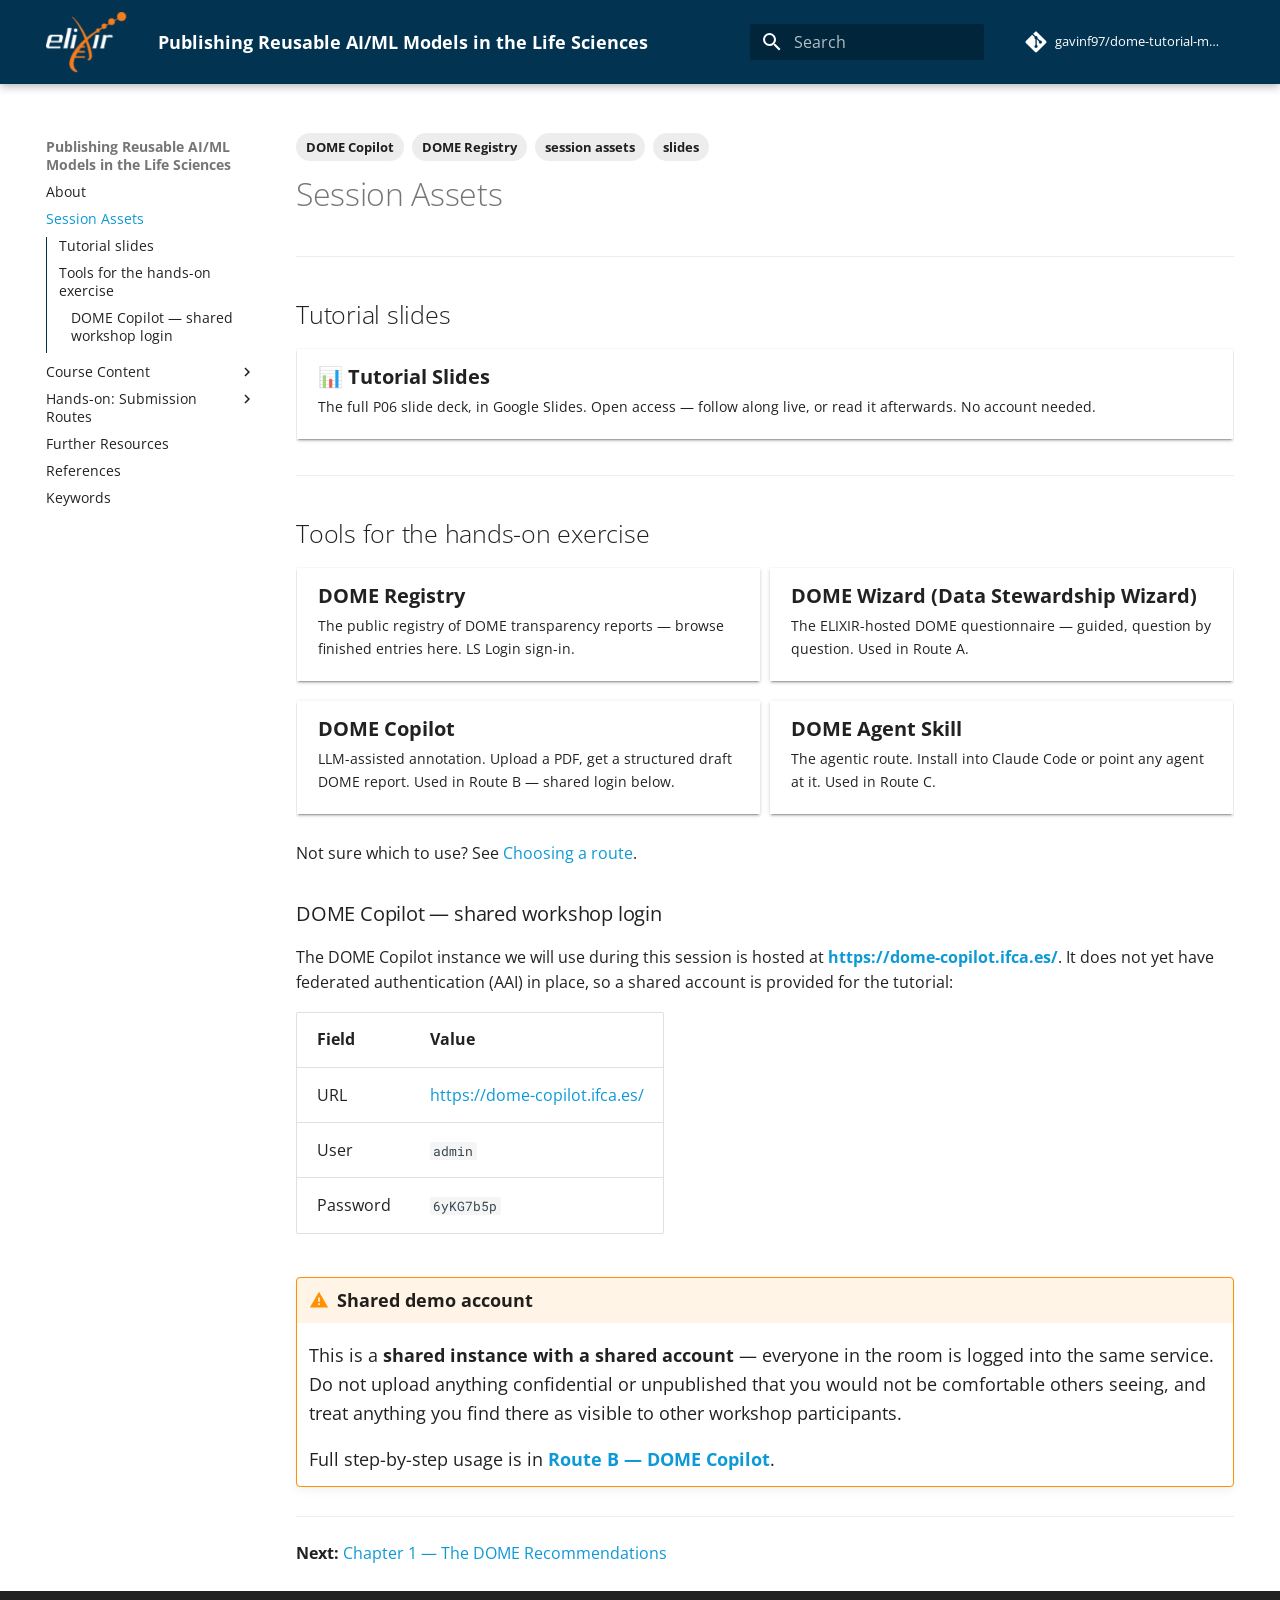
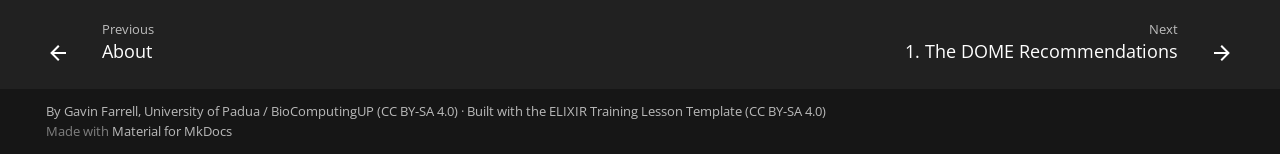
==== commit 9015797e: "Deployed 3624e8a with MkDocs version: 1.6.1" ====
--- a/assets/index.html
+++ b/assets/index.html
@@ -6,7 +6,7 @@
       <meta charset="utf-8">
       <meta name="viewport" content="width=device-width,initial-scale=1">
       
-        <meta name="description" content="MAQC2026 technical tutorial P06 — using the DOME and OSAI frameworks to report, publish and reuse AI/ML methods transparently in the life sciences.
+        <meta name="description" content="MAQC 2026 technical tutorial P06 — using the DOME and OSAI frameworks to report, publish and reuse AI/ML methods transparently in the life sciences.
 ">
       
       
@@ -316,10 +316,10 @@
     <ul class="md-nav__list" data-md-component="toc" data-md-scrollfix>
       
         <li class="md-nav__item">
-  <a href="#the-two-live-assets" class="md-nav__link">
+  <a href="#tutorial-slides" class="md-nav__link">
     <span class="md-ellipsis">
       
-        The two live assets
+        Tutorial slides
       
     </span>
   </a>
@@ -327,15 +327,15 @@
 </li>
       
         <li class="md-nav__item">
-  <a href="#tools-we-will-use-in-the-hands-on-segment" class="md-nav__link">
+  <a href="#tools-for-the-hands-on-exercise" class="md-nav__link">
     <span class="md-ellipsis">
       
-        Tools we will use in the hands-on segment
+        Tools for the hands-on exercise
       
     </span>
   </a>
   
-    <nav class="md-nav" aria-label="Tools we will use in the hands-on segment">
+    <nav class="md-nav" aria-label="Tools for the hands-on exercise">
       <ul class="md-nav__list">
         
           <li class="md-nav__item">
@@ -354,17 +354,6 @@
   
 </li>
       
-        <li class="md-nav__item">
-  <a href="#what-to-have-ready" class="md-nav__link">
-    <span class="md-ellipsis">
-      
-        What to have ready
-      
-    </span>
-  </a>
-  
-</li>
-      
     </ul>
   
 </nav>
@@ -434,7 +423,7 @@
   <span class="md-ellipsis">
     
   
-    1. The DOME Standard
+    1. The DOME Recommendations
   
 
     
@@ -547,118 +536,6 @@
     
   
     5. Agentic AI Skills for DOME
-  
-
-    
-  </span>
-  
-  
-
-      </a>
-    </li>
-  
-
-              
-            
-              
-                
-  
-  
-  
-  
-    <li class="md-nav__item">
-      <a href="../chapters/chapter_06_route_manual/" class="md-nav__link">
-        
-  
-  
-  <span class="md-ellipsis">
-    
-  
-    6. Route A — Manual via the DOME Registry
-  
-
-    
-  </span>
-  
-  
-
-      </a>
-    </li>
-  
-
-              
-            
-              
-                
-  
-  
-  
-  
-    <li class="md-nav__item">
-      <a href="../chapters/chapter_07_route_copilot/" class="md-nav__link">
-        
-  
-  
-  <span class="md-ellipsis">
-    
-  
-    7. Route B — DOME Copilot
-  
-
-    
-  </span>
-  
-  
-
-      </a>
-    </li>
-  
-
-              
-            
-              
-                
-  
-  
-  
-  
-    <li class="md-nav__item">
-      <a href="../chapters/chapter_08_route_agent/" class="md-nav__link">
-        
-  
-  
-  <span class="md-ellipsis">
-    
-  
-    8. Route C — Agent Skills
-  
-
-    
-  </span>
-  
-  
-
-      </a>
-    </li>
-  
-
-              
-            
-              
-                
-  
-  
-  
-  
-    <li class="md-nav__item">
-      <a href="../chapters/references/" class="md-nav__link">
-        
-  
-  
-  <span class="md-ellipsis">
-    
-  
-    References
   
 
     
@@ -685,6 +562,172 @@
   
   
   
+    
+    
+    
+    
+    
+    <li class="md-nav__item md-nav__item--nested">
+      
+        
+        
+        <input class="md-nav__toggle md-toggle " type="checkbox" id="__nav_4" >
+        
+          
+          <label class="md-nav__link" for="__nav_4" id="__nav_4_label" tabindex="0">
+            
+  
+  
+  <span class="md-ellipsis">
+    
+  
+    Hands-on: Submission Routes
+  
+
+    
+  </span>
+  
+  
+
+            <span class="md-nav__icon md-icon"></span>
+          </label>
+        
+        <nav class="md-nav" data-md-level="1" aria-labelledby="__nav_4_label" aria-expanded="false">
+          <label class="md-nav__title" for="__nav_4">
+            <span class="md-nav__icon md-icon"></span>
+            
+  
+    Hands-on: Submission Routes
+  
+
+          </label>
+          <ul class="md-nav__list" data-md-scrollfix>
+            
+              
+                
+  
+  
+  
+  
+    <li class="md-nav__item">
+      <a href="../routes/" class="md-nav__link">
+        
+  
+  
+  <span class="md-ellipsis">
+    
+  
+    Choosing a route
+  
+
+    
+  </span>
+  
+  
+
+      </a>
+    </li>
+  
+
+              
+            
+              
+                
+  
+  
+  
+  
+    <li class="md-nav__item">
+      <a href="../chapters/chapter_06_route_manual/" class="md-nav__link">
+        
+  
+  
+  <span class="md-ellipsis">
+    
+  
+    Route A — Manual via the DOME Wizard
+  
+
+    
+  </span>
+  
+  
+
+      </a>
+    </li>
+  
+
+              
+            
+              
+                
+  
+  
+  
+  
+    <li class="md-nav__item">
+      <a href="../chapters/chapter_07_route_copilot/" class="md-nav__link">
+        
+  
+  
+  <span class="md-ellipsis">
+    
+  
+    Route B — DOME Copilot
+  
+
+    
+  </span>
+  
+  
+
+      </a>
+    </li>
+  
+
+              
+            
+              
+                
+  
+  
+  
+  
+    <li class="md-nav__item">
+      <a href="../chapters/chapter_08_route_agent/" class="md-nav__link">
+        
+  
+  
+  <span class="md-ellipsis">
+    
+  
+    Route C — Agent Skills
+  
+
+    
+  </span>
+  
+  
+
+      </a>
+    </li>
+  
+
+              
+            
+          </ul>
+        </nav>
+      
+    </li>
+  
+
+    
+      
+      
+  
+  
+  
+  
     <li class="md-nav__item">
       <a href="../follow_up_training/" class="md-nav__link">
         
@@ -694,6 +737,33 @@
     
   
     Further Resources
+  
+
+    
+  </span>
+  
+  
+
+      </a>
+    </li>
+  
+
+    
+      
+      
+  
+  
+  
+  
+    <li class="md-nav__item">
+      <a href="../chapters/references/" class="md-nav__link">
+        
+  
+  
+  <span class="md-ellipsis">
+    
+  
+    References
   
 
     
@@ -754,7 +824,14 @@
       
       
       
-        <a href="../keywords/#tag:collaborative-notes" class="md-tag">collaborative notes</a>
+        <a href="../keywords/#tag:dome-copilot" class="md-tag">DOME Copilot</a>
+      
+    
+      
+      
+      
+      
+        <a href="../keywords/#tag:dome-registry" class="md-tag">DOME Registry</a>
       
     
       
@@ -779,61 +856,20 @@
 
 
 <div><h1 id="session-assets">Session Assets</h1>
-<p><strong>Everything you need during the live session, in one place.</strong></p>
 <hr>
-<div class="admonition overview">
-<p class="admonition-title">Overview</p>
-<p><strong>What is on this page:</strong></p>
-<ul>
-<li>The tutorial slide deck, open to everyone</li>
-<li>The shared collaborative document for notes, questions and activities</li>
-<li>Login details for the DOME Copilot instance we will use in the hands-on segment</li>
-<li>The tools you will need open in a browser tab</li>
-</ul>
-<p><strong>Time:</strong> 5 minutes at the start of the session</p>
+<h2 id="tutorial-slides">Tutorial slides</h2>
+<div class="nt-cards nt-grid cols-1">
+<div class="nt-card"><a href="https://docs.google.com/presentation/d/1YyIH6UaMAw16p5z5xwGjAdpWyqXuT1-GMjMfYWFtFnU/edit?slide=id.g3fbb5ca46c4_0_934#slide=id.g3fbb5ca46c4_0_934"><div><div class="nt-card-content"><p class="nt-card-title">📊 Tutorial Slides</p><p class="nt-card-text">The full P06 slide deck, in Google Slides. Open access — follow along live, or read it afterwards. No account needed.</p></div></div></a></div>
 </div>
 <hr>
-<h2 id="the-two-live-assets">The two live assets</h2>
+<h2 id="tools-for-the-hands-on-exercise">Tools for the hands-on exercise</h2>
 <div class="nt-cards nt-grid cols-2">
-<div class="nt-card"><a href="https://docs.google.com/presentation/d/1YyIH6UaMAw16p5z5xwGjAdpWyqXuT1-GMjMfYWFtFnU/edit?usp=sharing"><div><div class="nt-card-content"><p class="nt-card-title">📊 Tutorial Slides</p><p class="nt-card-text">The full P06 slide deck, in Google Slides. Open access — follow along live, or read it afterwards. No account needed.</p></div></div></a></div>
-<div class="nt-card"><a href="https://docs.google.com/document/d/1PB32nN9AhfMlwwNqnykVrBBlfbpfKRf8BaiUMBIz9g8/edit?usp=sharing"><div><div class="nt-card-content"><p class="nt-card-title">📝 Collaborative Notes &amp; Activities</p><p class="nt-card-text">The shared Google Doc we write in together — questions, the hands-on activity, and the notes that come out of the room. Open access.</p></div></div></a></div>
-</div>
-<table>
-<thead>
-<tr>
-<th>Asset</th>
-<th>Link</th>
-<th>How we use it</th>
-</tr>
-</thead>
-<tbody>
-<tr>
-<td><span class="twemoji"><svg xmlns="http://www.w3.org/2000/svg" viewbox="0 0 24 24"><path d="M2 3h8a2 2 0 0 1 2-2 2 2 0 0 1 2 2h8v2h-1v11h-5.75L17 22h-2l-1.75-6h-2.5L9 22H7l1.75-6H3V5H2zm3 2v9h14V5zm6.85 6.85a.5.5 0 0 1-.35.15.5.5 0 0 1-.5-.5v-4a.5.5 0 0 1 .5-.5c.14 0 .26.06.35.15l1.4 1.39c.32.32.64.64.64.96s-.32.64-.64.96z"></path></svg></span> <strong>Tutorial slides</strong></td>
-<td><a href="https://docs.google.com/presentation/d/1YyIH6UaMAw16p5z5xwGjAdpWyqXuT1-GMjMfYWFtFnU/edit?usp=sharing">Open in Google Slides</a></td>
-<td>Presented from the front; open it yourself if you want to move at your own pace or revisit a slide</td>
-</tr>
-<tr>
-<td><span class="twemoji"><svg xmlns="http://www.w3.org/2000/svg" viewbox="0 0 24 24"><path d="M6 2c-1.11 0-2 .89-2 2v16a2 2 0 0 0 2 2h4v-1.91L12.09 18H6v-2h8.09l2-2H6v-2h12.09L20 10.09V8l-6-6zm7 1.5L18.5 9H13zm7.15 9.5a.55.55 0 0 0-.4.16l-1.02 1.02 2.09 2.08 1.02-1.01c.21-.22.21-.58 0-.79l-1.3-1.3a.54.54 0 0 0-.39-.16m-2.01 1.77L12 20.92V23h2.08l6.15-6.15z"></path></svg></span> <strong>Collaborative notes</strong></td>
-<td><a href="https://docs.google.com/document/d/1PB32nN9AhfMlwwNqnykVrBBlfbpfKRf8BaiUMBIz9g8/edit?usp=sharing">Open in Google Docs</a></td>
-<td>Post questions as they occur to you, record your hands-on findings, and leave anything you want followed up after the conference</td>
-</tr>
-</tbody>
-</table>
-<div class="admonition tip">
-<p class="admonition-title">Put both in a tab now</p>
-<p>We will move between the slides, this site and the shared document
-throughout. Having all three open saves time later — particularly in the
-hands-on segment, where you will be pasting results into the shared
-document.</p>
-</div>
-<hr>
-<h2 id="tools-we-will-use-in-the-hands-on-segment">Tools we will use in the hands-on segment</h2>
-<div class="nt-cards nt-grid cols-2">
-<div class="nt-card"><a href="https://registry.dome-ml.org/"><div><div class="nt-card-content"><p class="nt-card-title">DOME Registry</p><p class="nt-card-text">The public registry of DOME transparency reports. Used in Route A. ORCID sign-in.</p></div></div></a></div>
-<div class="nt-card"><a href="https://dome.dsw.elixir-europe.org/wizard/"><div><div class="nt-card-content"><p class="nt-card-title">DOME Wizard (Data Stewardship Wizard)</p><p class="nt-card-text">The ELIXIR DSW-hosted DOME questionnaire — a guided, question-by-question alternative for Route A.</p></div></div></a></div>
+<div class="nt-card"><a href="https://registry.dome-ml.org/"><div><div class="nt-card-content"><p class="nt-card-title">DOME Registry</p><p class="nt-card-text">The public registry of DOME transparency reports — browse finished entries here. LS Login sign-in.</p></div></div></a></div>
+<div class="nt-card"><a href="https://dome.dsw.elixir-europe.org/wizard/"><div><div class="nt-card-content"><p class="nt-card-title">DOME Wizard (Data Stewardship Wizard)</p><p class="nt-card-text">The ELIXIR-hosted DOME questionnaire — guided, question by question. Used in Route A.</p></div></div></a></div>
 <div class="nt-card"><a href="https://dome-copilot.ifca.es/"><div><div class="nt-card-content"><p class="nt-card-title">DOME Copilot</p><p class="nt-card-text">LLM-assisted annotation. Upload a PDF, get a structured draft DOME report. Used in Route B — shared login below.</p></div></div></a></div>
 <div class="nt-card"><a href="https://github.com/gavinf97/dome-agent-skill"><div><div class="nt-card-content"><p class="nt-card-title">DOME Agent Skill</p><p class="nt-card-text">The agentic route. Install into Claude Code or point any agent at it. Used in Route C.</p></div></div></a></div>
 </div>
+<p>Not sure which to use? See <a href="../routes/">Choosing a route</a>.</p>
 <h3 id="dome-copilot-shared-workshop-login">DOME Copilot — shared workshop login</h3>
 <p>The DOME Copilot instance we will use during this session is hosted at
 <strong><a href="https://dome-copilot.ifca.es/">https://dome-copilot.ifca.es/</a></strong>. It does not yet have federated
@@ -868,50 +904,10 @@
 unpublished that you would not be comfortable others seeing, and treat
 anything you find there as visible to other workshop participants.</p>
 <p>Full step-by-step usage is in
-<strong><a href="../chapters/chapter_07_route_copilot/">Chapter 7 — Route B: DOME Copilot</a></strong>.</p>
-</div>
-<div class="admonition info">
-<p class="admonition-title">Something not working?</p>
-<p>Some browsers or networks may show a <strong>TLS certificate warning</strong> for the
-Copilot host — the server does not send its full certificate chain. The
-certificate is valid; see
-<a href="../chapters/chapter_07_route_copilot/">Chapter 7</a> for details and
-workarounds.</p>
-<p>Technical issues with DOME Copilot can be flagged to
-<strong><a href="mailto:contact@dome-ml.org">contact@dome-ml.org</a></strong>.</p>
+<strong><a href="../chapters/chapter_07_route_copilot/">Route B — DOME Copilot</a></strong>.</p>
 </div>
 <hr>
-<h2 id="what-to-have-ready">What to have ready</h2>
-<div class="tabbed-set tabbed-alternate" data-tabs="1:3"><input checked id="__tabbed_1_1" name="__tabbed_1" type="radio"><input id="__tabbed_1_2" name="__tabbed_1" type="radio"><input id="__tabbed_1_3" name="__tabbed_1" type="radio"><div class="tabbed-labels"><label for="__tabbed_1_1">If you plan to use Route A (manual)</label><label for="__tabbed_1_2">If you plan to use Route B (DOME Copilot)</label><label for="__tabbed_1_3">If you plan to use Route C (agent skill)</label></div>
-<div class="tabbed-content">
-<div class="tabbed-block">
-<ul>
-<li>An <a href="https://orcid.org/">ORCID iD</a> — you will sign in to the DOME Registry with it</li>
-<li>A paper to annotate: ideally <strong>your own</strong>, otherwise pick any supervised ML paper in biology</li>
-<li>Optionally, the <a href="https://dome.dsw.elixir-europe.org/wizard/">DOME Wizard</a> open as a guided alternative</li>
-</ul>
-</div>
-<div class="tabbed-block">
-<ul>
-<li>A browser, and the login details above</li>
-<li>The <strong>PDF</strong> of the paper you want to annotate, plus any supplementary PDFs</li>
-<li>The paper’s <strong>DOI</strong>, if you have it — Copilot can pull metadata in automatically</li>
-</ul>
-</div>
-<div class="tabbed-block">
-<ul>
-<li>Python 3.10 or newer (<code>python3 --version</code>)</li>
-<li>A terminal, and an agent platform — Claude Code is fastest, but any agentic
-  coding assistant works</li>
-<li>The paper’s <strong>DOI or URL</strong></li>
-<li>See <a href="../chapters/chapter_08_route_agent/">Chapter 8</a> for the full install steps —
-  doing this <strong>before</strong> the session starts will save you time</li>
-</ul>
-</div>
-</div>
-</div>
-<hr>
-<p><strong>Next:</strong> <a href="../chapters/chapter_01_dome/">Chapter 1 — The DOME Standard</a></p></div>
+<p><strong>Next:</strong> <a href="../chapters/chapter_01_dome/">Chapter 1 — The DOME Recommendations</a></p></div>
 
 
 
@@ -967,13 +963,13 @@
         
         
           
-          <a href="../chapters/chapter_01_dome/" class="md-footer__link md-footer__link--next" aria-label="Next: 1. The DOME Standard">
+          <a href="../chapters/chapter_01_dome/" class="md-footer__link md-footer__link--next" aria-label="Next: 1. The DOME Recommendations">
             <div class="md-footer__title">
               <span class="md-footer__direction">
                 Next
               </span>
               <div class="md-ellipsis">
-                1. The DOME Standard
+                1. The DOME Recommendations
               </div>
             </div>
             <div class="md-footer__button md-icon">
--- a/stylesheets/extra.css
+++ b/stylesheets/extra.css
@@ -52,7 +52,7 @@
   font-size: 14px;
 }
 
-/* --- MAQC2026 tutorial additions --- */
+/* --- MAQC 2026 tutorial additions --- */
 
 /* DOME field badges (REQUIREMENT / RECOMMENDATION) */
 .badge-req,
@@ -76,7 +76,7 @@
   color: #ffffff;
 }
 
-/* Run sheet + route-comparison tables read better full width */
+/* Compact tables: run sheet, route comparison, field tables */
 .md-typeset table:not([class]) {
   font-size: 0.78rem;
 }
